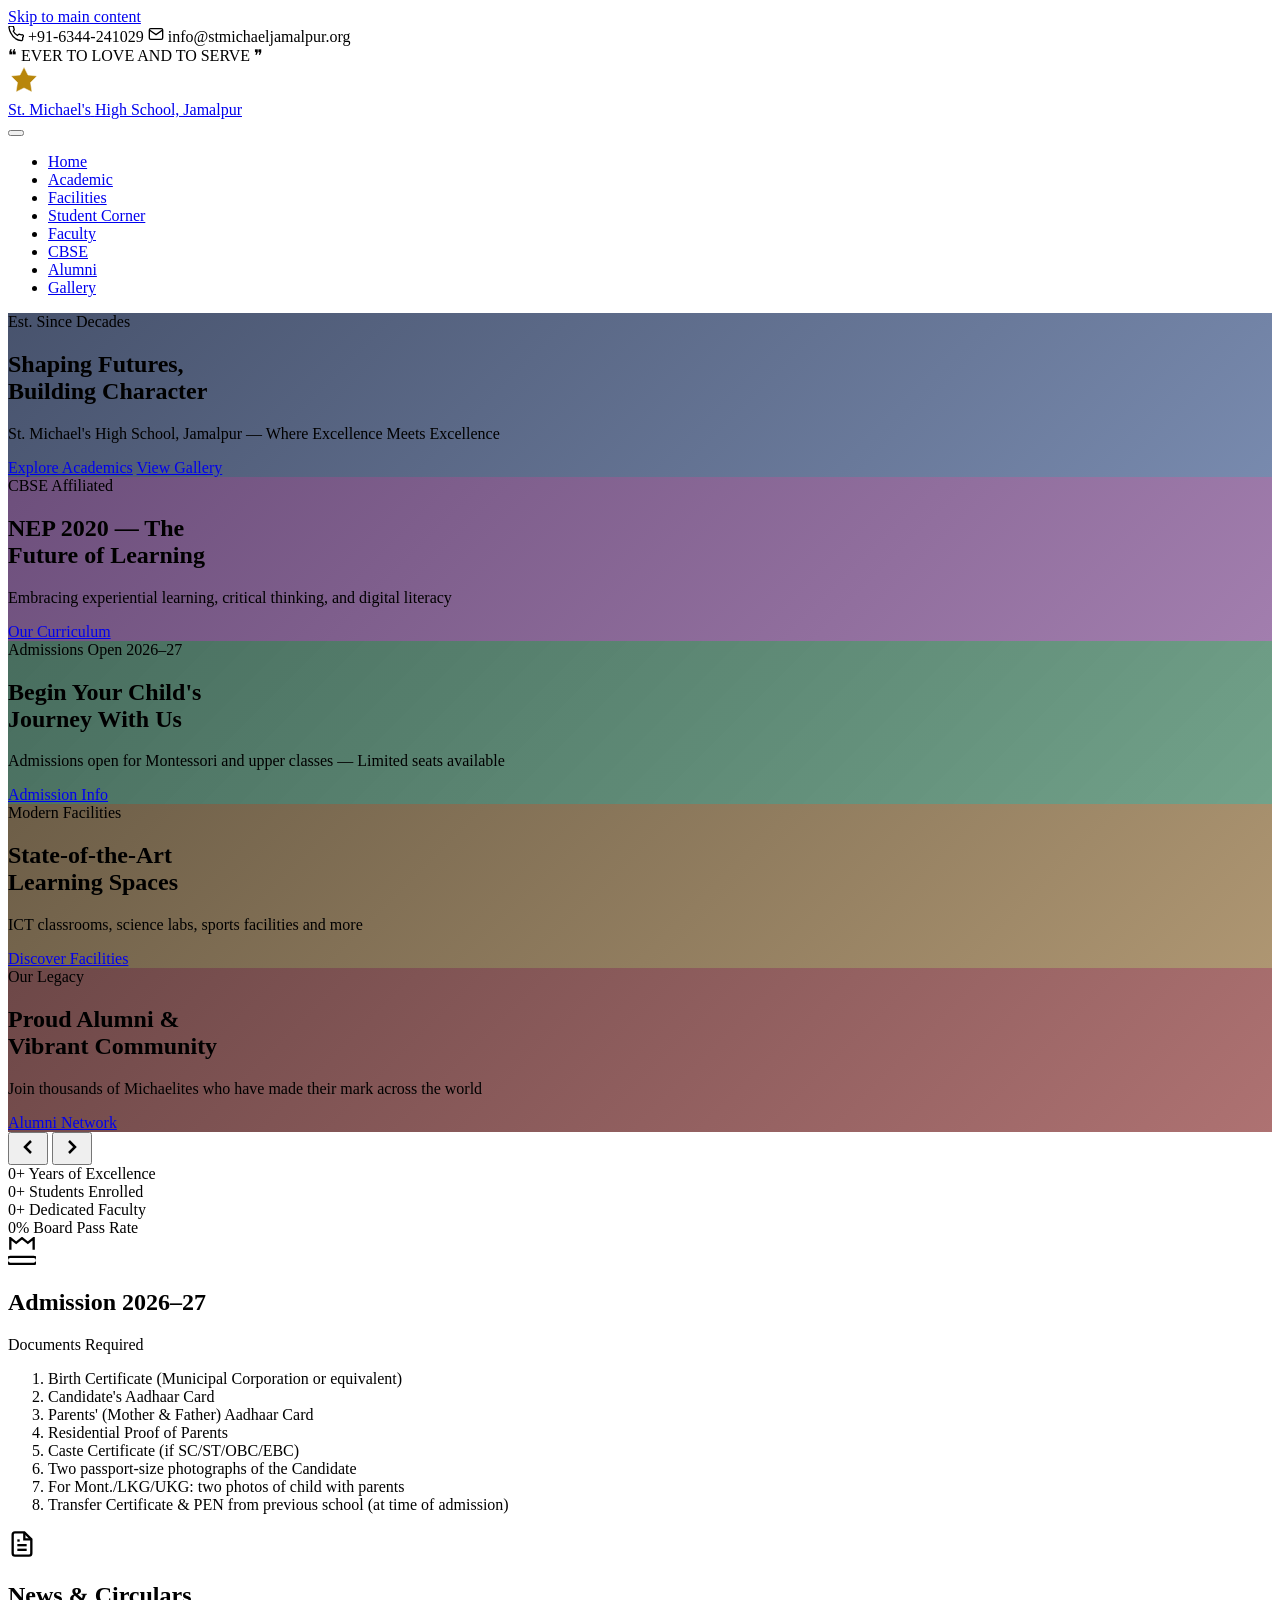
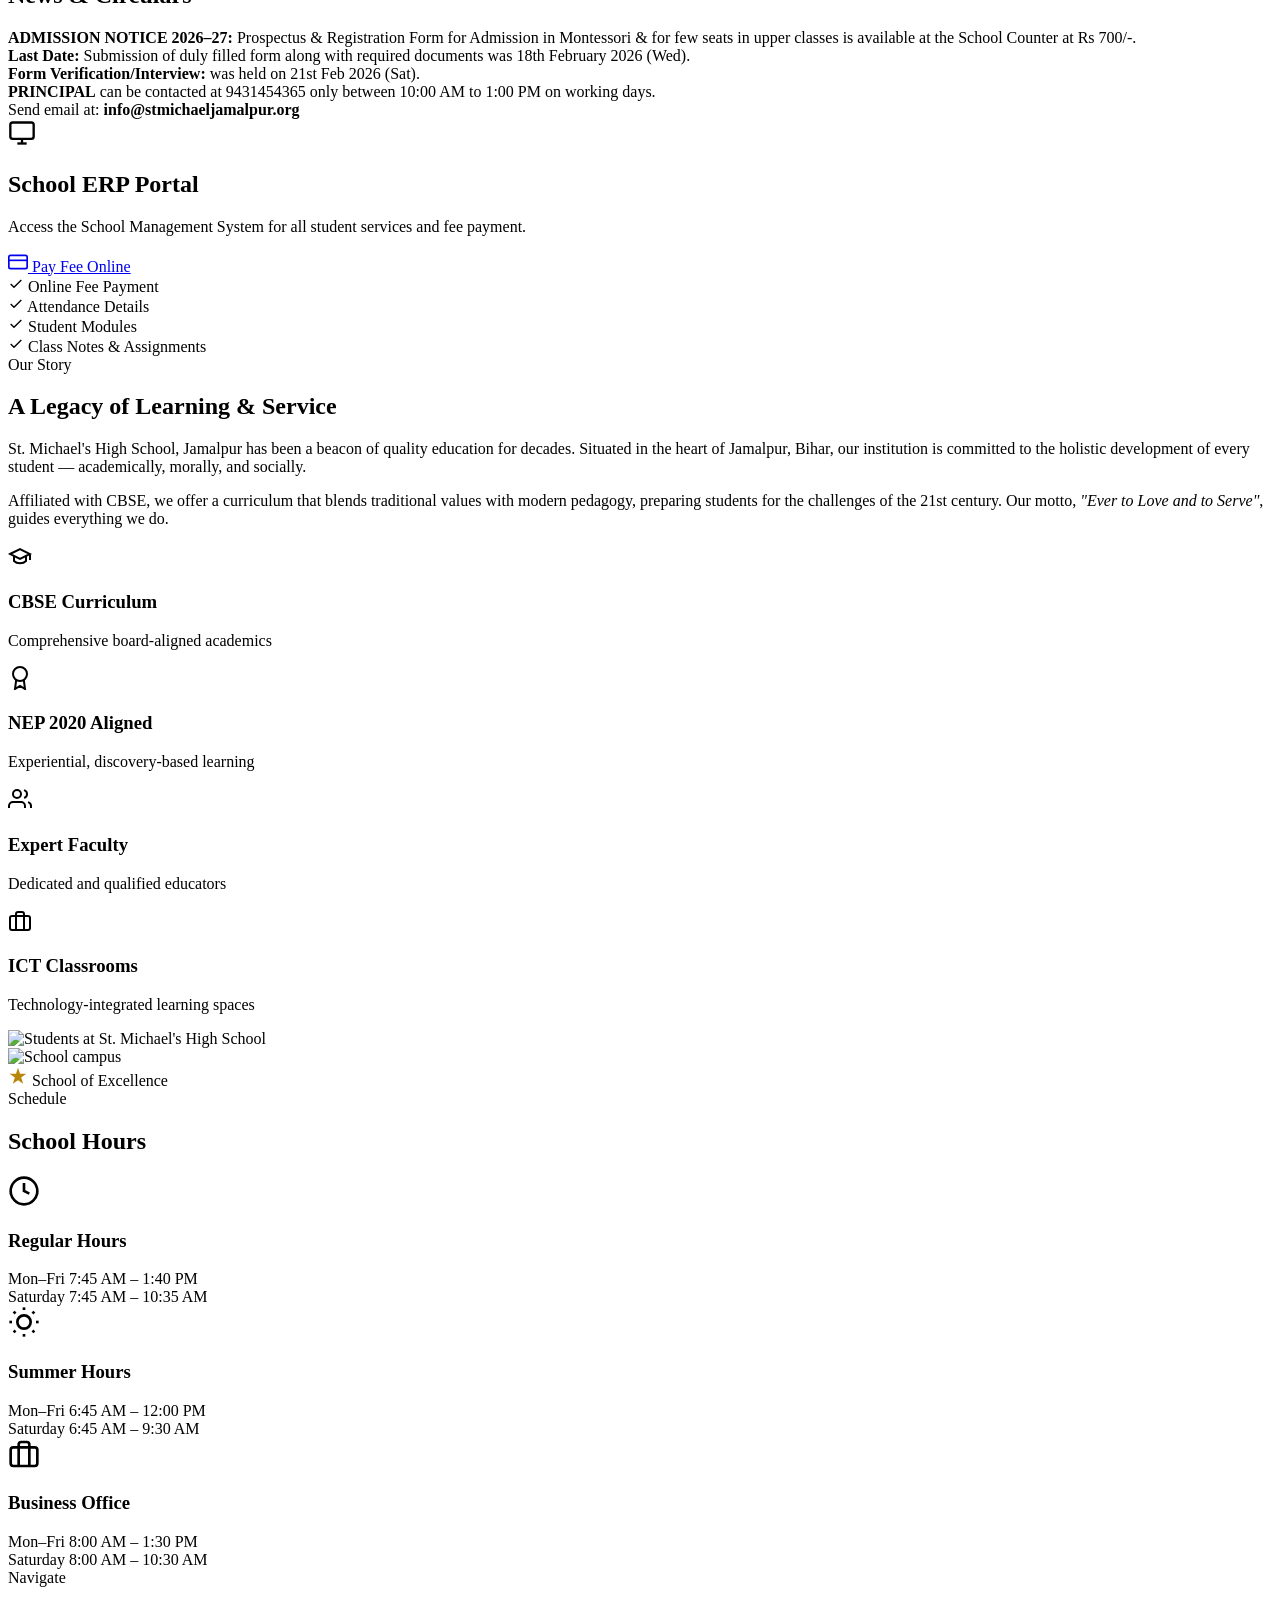
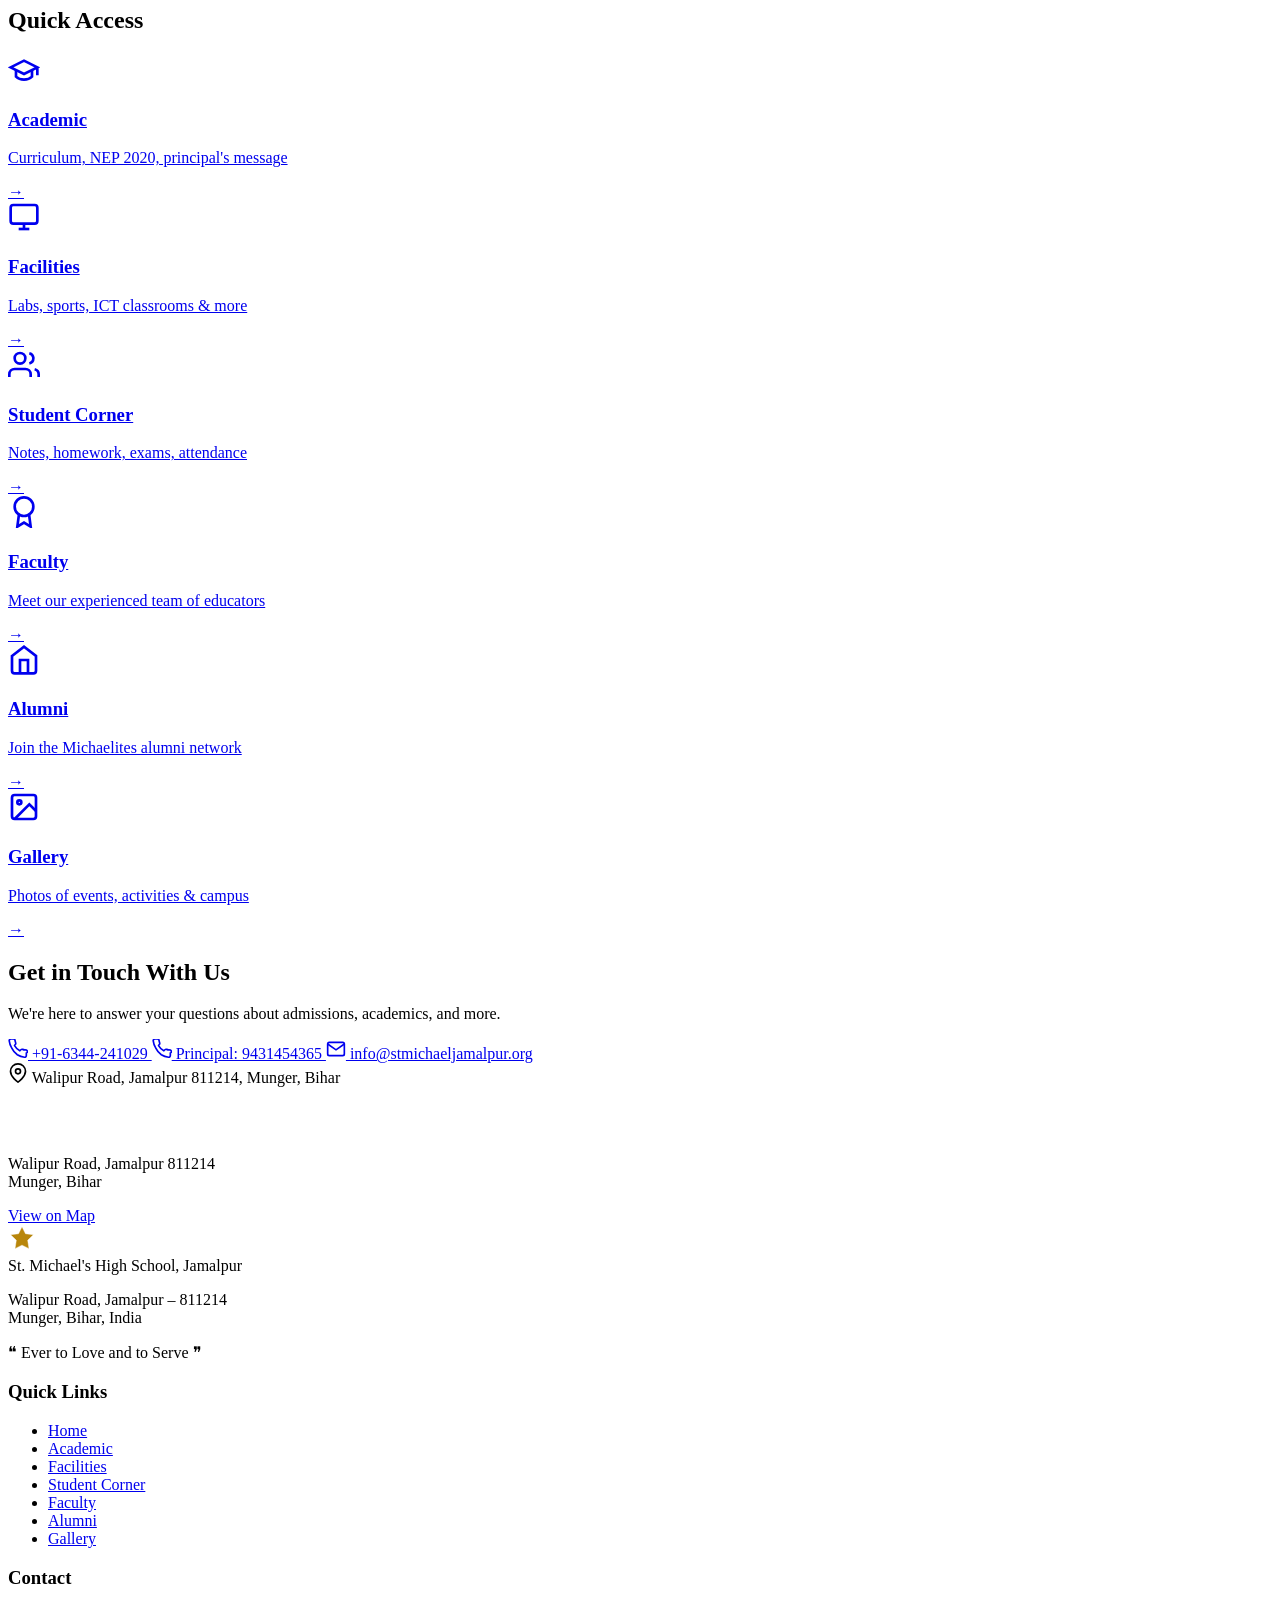
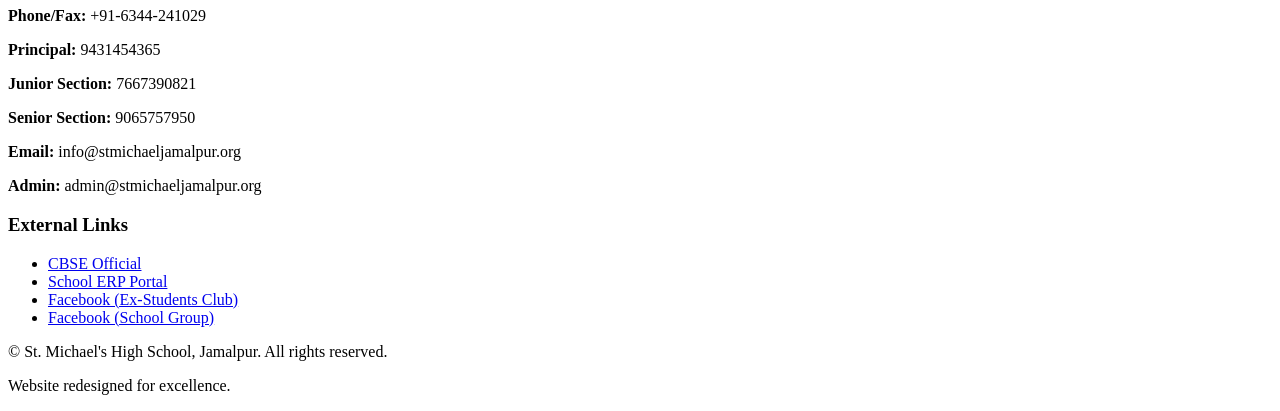
==== index.html @ cda29995 "Add files via upload" ====
<!DOCTYPE html>
<html lang="en">
<head>
  <meta charset="UTF-8">
  <meta name="viewport" content="width=device-width, initial-scale=1.0">
  <meta name="description" content="St. Michael's High School, Jamalpur - Walipur Road, Jamalpur 811214, Munger Bihar. CBSE affiliated school with motto 'Ever to Love and to Serve'.">
  <title>St. Michael's High School, Jamalpur</title>
  <link rel="preconnect" href="https://fonts.googleapis.com">
  <link rel="preconnect" href="https://fonts.gstatic.com" crossorigin>
  <link href="https://fonts.googleapis.com/css2?family=Inter:wght@300;400;500;600;700;800;900&family=Playfair+Display:wght@600;700;800&display=swap" rel="stylesheet">
  <link rel="stylesheet" href="css/style.css">
</head>
<body>
  <!-- Skip to content -->
  <a href="#main-content" class="skip-link">Skip to main content</a>

  <!-- Top Bar -->
  <div class="topbar">
    <div class="container">
      <div class="topbar-inner">
        <div class="topbar-contacts">
          <span class="topbar-item">
            <svg width="16" height="16" viewBox="0 0 24 24" fill="none" stroke="currentColor" stroke-width="2"><path d="M22 16.92v3a2 2 0 01-2.18 2 19.79 19.79 0 01-8.63-3.07A19.5 19.5 0 014.55 11a19.79 19.79 0 01-3.07-8.67A2 2 0 013.46 0h3a2 2 0 012 1.72c.127.96.361 1.903.7 2.81a2 2 0 01-.45 2.11L7.91 7.91a16 16 0 006.29 6.29l1.28-1.27a2 2 0 012.11-.45c.907.339 1.85.573 2.81.7A2 2 0 0122 16.92z"/></svg>
            +91-6344-241029
          </span>
          <span class="topbar-item">
            <svg width="16" height="16" viewBox="0 0 24 24" fill="none" stroke="currentColor" stroke-width="2"><path d="M4 4h16c1.1 0 2 .9 2 2v12c0 1.1-.9 2-2 2H4c-1.1 0-2-.9-2-2V6c0-1.1.9-2 2-2z"/><polyline points="22,6 12,13 2,6"/></svg>
            info@stmichaeljamalpur.org
          </span>
        </div>
        <div class="topbar-motto">
          <span class="motto-badge">❝ EVER TO LOVE AND TO SERVE ❞</span>
        </div>
      </div>
    </div>
  </div>

  <!-- Navigation -->
  <header class="navbar" id="navbar">
    <div class="container">
      <div class="nav-inner">
        <a href="index.html" class="nav-brand" aria-label="St. Michael's High School Home">
          <div class="logo-circle">
            <svg width="32" height="32" viewBox="0 0 32 32" fill="none">
              <path d="M16 2L20 10L29 11L22.5 17.5L24 27L16 23L8 27L9.5 17.5L3 11L12 10L16 2Z" fill="#B8860B" stroke="#fff" stroke-width="0.5"/>
            </svg>
          </div>
          <div class="logo-text">
            <span class="logo-title">St. Michael's</span>
            <span class="logo-subtitle">High School, Jamalpur</span>
          </div>
        </a>
        <button class="menu-toggle" id="menuToggle" aria-label="Toggle navigation" aria-expanded="false">
          <span></span><span></span><span></span>
        </button>
        <nav class="nav-menu" id="navMenu" role="navigation" aria-label="Main navigation">
          <ul class="nav-list">
            <li><a href="index.html" class="nav-link active">Home</a></li>
            <li><a href="academic.html" class="nav-link">Academic</a></li>
            <li><a href="facilities.html" class="nav-link">Facilities</a></li>
            <li><a href="student-corner.html" class="nav-link">Student Corner</a></li>
            <li><a href="faculty.html" class="nav-link">Faculty</a></li>
            <li><a href="https://cbseacademic.nic.in/" target="_blank" rel="noopener noreferrer" class="nav-link">CBSE</a></li>
            <li><a href="alumni.html" class="nav-link">Alumni</a></li>
            <li><a href="gallery.html" class="nav-link">Gallery</a></li>
          </ul>
        </nav>
      </div>
    </div>
  </header>

  <main id="main-content">
    <!-- Hero Slider -->
    <section class="hero" aria-label="Hero slideshow">
      <div class="hero-slider" id="heroSlider">
        <div class="hero-slide active" style="background-image: linear-gradient(135deg, rgba(10,25,60,0.75) 0%, rgba(30,60,120,0.6) 100%), url('https://stmichaeljamalpur.org/images/bg_1.jpg')">
          <div class="hero-content">
            <div class="hero-badge">Est. Since Decades</div>
            <h1 class="hero-title">Shaping Futures,<br><span class="hero-highlight">Building Character</span></h1>
            <p class="hero-subtitle">St. Michael's High School, Jamalpur — Where Excellence Meets Excellence</p>
            <div class="hero-cta">
              <a href="academic.html" class="btn btn-primary btn-lg" id="hero-explore-btn">Explore Academics</a>
              <a href="gallery.html" class="btn btn-outline btn-lg" id="hero-gallery-btn">View Gallery</a>
            </div>
          </div>
        </div>
        <div class="hero-slide" style="background-image: linear-gradient(135deg, rgba(60,20,80,0.75) 0%, rgba(100,40,120,0.6) 100%), url('https://stmichaeljamalpur.org/images/bg_2.jpg')">
          <div class="hero-content">
            <div class="hero-badge">CBSE Affiliated</div>
            <h1 class="hero-title">NEP 2020 — The<br><span class="hero-highlight">Future of Learning</span></h1>
            <p class="hero-subtitle">Embracing experiential learning, critical thinking, and digital literacy</p>
            <div class="hero-cta">
              <a href="academic.html" class="btn btn-primary btn-lg" id="hero-academic-btn">Our Curriculum</a>
            </div>
          </div>
        </div>
        <div class="hero-slide" style="background-image: linear-gradient(135deg, rgba(10,60,40,0.75) 0%, rgba(20,100,60,0.6) 100%), url('https://stmichaeljamalpur.org/images/bg_3.jpg')">
          <div class="hero-content">
            <div class="hero-badge">Admissions Open 2026–27</div>
            <h1 class="hero-title">Begin Your Child's<br><span class="hero-highlight">Journey With Us</span></h1>
            <p class="hero-subtitle">Admissions open for Montessori and upper classes — Limited seats available</p>
            <div class="hero-cta">
              <a href="student-corner.html" class="btn btn-primary btn-lg" id="hero-admission-btn">Admission Info</a>
            </div>
          </div>
        </div>
        <div class="hero-slide" style="background-image: linear-gradient(135deg, rgba(60,40,10,0.75) 0%, rgba(120,80,20,0.6) 100%), url('https://stmichaeljamalpur.org/images/bg_4.jpg')">
          <div class="hero-content">
            <div class="hero-badge">Modern Facilities</div>
            <h1 class="hero-title">State-of-the-Art<br><span class="hero-highlight">Learning Spaces</span></h1>
            <p class="hero-subtitle">ICT classrooms, science labs, sports facilities and more</p>
            <div class="hero-cta">
              <a href="facilities.html" class="btn btn-primary btn-lg" id="hero-facilities-btn">Discover Facilities</a>
            </div>
          </div>
        </div>
        <div class="hero-slide" style="background-image: linear-gradient(135deg, rgba(60,10,10,0.75) 0%, rgba(120,20,20,0.6) 100%), url('https://stmichaeljamalpur.org/images/bg_5.jpg')">
          <div class="hero-content">
            <div class="hero-badge">Our Legacy</div>
            <h1 class="hero-title">Proud Alumni &<br><span class="hero-highlight">Vibrant Community</span></h1>
            <p class="hero-subtitle">Join thousands of Michaelites who have made their mark across the world</p>
            <div class="hero-cta">
              <a href="alumni.html" class="btn btn-primary btn-lg" id="hero-alumni-btn">Alumni Network</a>
            </div>
          </div>
        </div>
      </div>
      <!-- Slider Controls -->
      <div class="slider-dots" id="sliderDots" aria-label="Slideshow navigation"></div>
      <button class="slider-btn slider-prev" id="sliderPrev" aria-label="Previous slide">
        <svg width="24" height="24" viewBox="0 0 24 24" fill="none" stroke="currentColor" stroke-width="2.5"><polyline points="15 18 9 12 15 6"/></svg>
      </button>
      <button class="slider-btn slider-next" id="sliderNext" aria-label="Next slide">
        <svg width="24" height="24" viewBox="0 0 24 24" fill="none" stroke="currentColor" stroke-width="2.5"><polyline points="9 18 15 12 9 6"/></svg>
      </button>
    </section>

    <!-- Stats Bar -->
    <section class="stats-bar" aria-label="School statistics">
      <div class="container">
        <div class="stats-grid">
          <div class="stat-item">
            <span class="stat-num" data-target="60">0</span><span class="stat-suffix">+</span>
            <span class="stat-label">Years of Excellence</span>
          </div>
          <div class="stat-item">
            <span class="stat-num" data-target="2500">0</span><span class="stat-suffix">+</span>
            <span class="stat-label">Students Enrolled</span>
          </div>
          <div class="stat-item">
            <span class="stat-num" data-target="100">0</span><span class="stat-suffix">+</span>
            <span class="stat-label">Dedicated Faculty</span>
          </div>
          <div class="stat-item">
            <span class="stat-num" data-target="95">0</span><span class="stat-suffix">%</span>
            <span class="stat-label">Board Pass Rate</span>
          </div>
        </div>
      </div>
    </section>

    <!-- Info Cards: Announcements / News / ERP -->
    <section class="info-cards" aria-label="Announcements and news">
      <div class="container">
        <div class="cards-grid-3">
          <!-- Announcements -->
          <div class="info-card card-blue" data-aos="fadeUp">
            <div class="info-card-header">
              <div class="info-card-icon">
                <svg width="28" height="28" viewBox="0 0 24 24" fill="none" stroke="currentColor" stroke-width="2"><path d="M22 17H2a3 3 0 000 6h20a3 3 0 000-6zM22 11V1l-5 4-5-4-5 4-5-4v10"/></svg>
              </div>
              <h2 class="info-card-title">Admission 2026–27</h2>
            </div>
            <div class="info-card-body">
              <p class="admission-label">Documents Required</p>
              <ol class="doc-list">
                <li>Birth Certificate (Municipal Corporation or equivalent)</li>
                <li>Candidate's Aadhaar Card</li>
                <li>Parents' (Mother &amp; Father) Aadhaar Card</li>
                <li>Residential Proof of Parents</li>
                <li>Caste Certificate (if SC/ST/OBC/EBC)</li>
                <li>Two passport-size photographs of the Candidate</li>
                <li>For Mont./LKG/UKG: two photos of child with parents</li>
                <li>Transfer Certificate &amp; PEN from previous school (at time of admission)</li>
              </ol>
            </div>
          </div>

          <!-- News & Circulars -->
          <div class="info-card card-purple" data-aos="fadeUp" data-aos-delay="100">
            <div class="info-card-header">
              <div class="info-card-icon">
                <svg width="28" height="28" viewBox="0 0 24 24" fill="none" stroke="currentColor" stroke-width="2"><path d="M14 2H6a2 2 0 00-2 2v16a2 2 0 002 2h12a2 2 0 002-2V8z"/><polyline points="14 2 14 8 20 8"/><line x1="16" y1="13" x2="8" y2="13"/><line x1="16" y1="17" x2="8" y2="17"/><polyline points="10 9 9 9 8 9"/></svg>
              </div>
              <h2 class="info-card-title">News &amp; Circulars</h2>
            </div>
            <div class="info-card-body">
              <div class="news-ticker" id="newsTicker">
                <div class="news-item active">
                  <span class="news-dot"></span>
                  <span><strong>ADMISSION NOTICE 2026–27:</strong> Prospectus &amp; Registration Form for Admission in Montessori &amp; for few seats in upper classes is available at the School Counter at Rs 700/-.</span>
                </div>
                <div class="news-item">
                  <span class="news-dot"></span>
                  <span><strong>Last Date:</strong> Submission of duly filled form along with required documents was 18th February 2026 (Wed).</span>
                </div>
                <div class="news-item">
                  <span class="news-dot"></span>
                  <span><strong>Form Verification/Interview:</strong> was held on 21st Feb 2026 (Sat).</span>
                </div>
                <div class="news-item">
                  <span class="news-dot"></span>
                  <span><strong>PRINCIPAL</strong> can be contacted at 9431454365 only between 10:00 AM to 1:00 PM on working days.</span>
                </div>
                <div class="news-item">
                  <span class="news-dot"></span>
                  <span>Send email at: <strong>info@stmichaeljamalpur.org</strong></span>
                </div>
              </div>
            </div>
          </div>

          <!-- School ERP -->
          <div class="info-card card-gold" data-aos="fadeUp" data-aos-delay="200">
            <div class="info-card-header">
              <div class="info-card-icon">
                <svg width="28" height="28" viewBox="0 0 24 24" fill="none" stroke="currentColor" stroke-width="2"><rect x="2" y="3" width="20" height="14" rx="2" ry="2"/><line x1="8" y1="21" x2="16" y2="21"/><line x1="12" y1="17" x2="12" y2="21"/></svg>
              </div>
              <h2 class="info-card-title">School ERP Portal</h2>
            </div>
            <div class="info-card-body erp-body">
              <p>Access the School Management System for all student services and fee payment.</p>
              <a href="https://stmichael.nexterp.in/nlp/nlp/v1/fee/collect-fee?urlgroup=Fee#/" 
                 target="_blank" rel="noopener noreferrer" 
                 class="btn btn-erp" id="erp-link">
                <svg width="20" height="20" viewBox="0 0 24 24" fill="none" stroke="currentColor" stroke-width="2"><rect x="1" y="4" width="22" height="16" rx="2" ry="2"/><line x1="1" y1="10" x2="23" y2="10"/></svg>
                Pay Fee Online
              </a>
              <div class="erp-features">
                <div class="erp-feature">
                  <svg width="16" height="16" viewBox="0 0 24 24" fill="none" stroke="currentColor" stroke-width="2"><polyline points="20 6 9 17 4 12"/></svg>
                  Online Fee Payment
                </div>
                <div class="erp-feature">
                  <svg width="16" height="16" viewBox="0 0 24 24" fill="none" stroke="currentColor" stroke-width="2"><polyline points="20 6 9 17 4 12"/></svg>
                  Attendance Details
                </div>
                <div class="erp-feature">
                  <svg width="16" height="16" viewBox="0 0 24 24" fill="none" stroke="currentColor" stroke-width="2"><polyline points="20 6 9 17 4 12"/></svg>
                  Student Modules
                </div>
                <div class="erp-feature">
                  <svg width="16" height="16" viewBox="0 0 24 24" fill="none" stroke="currentColor" stroke-width="2"><polyline points="20 6 9 17 4 12"/></svg>
                  Class Notes &amp; Assignments
                </div>
              </div>
            </div>
          </div>
        </div>
      </div>
    </section>

    <!-- About Section -->
    <section class="about-section" aria-labelledby="about-heading">
      <div class="container">
        <div class="about-grid">
          <div class="about-content" data-aos="fadeRight">
            <span class="section-badge">Our Story</span>
            <h2 id="about-heading" class="section-title">A Legacy of Learning &amp; Service</h2>
            <p class="about-text">St. Michael's High School, Jamalpur has been a beacon of quality education for decades. Situated in the heart of Jamalpur, Bihar, our institution is committed to the holistic development of every student — academically, morally, and socially.</p>
            <p class="about-text">Affiliated with CBSE, we offer a curriculum that blends traditional values with modern pedagogy, preparing students for the challenges of the 21st century. Our motto, <em>"Ever to Love and to Serve"</em>, guides everything we do.</p>
            <div class="about-features">
              <div class="about-feature">
                <div class="feature-icon">
                  <svg width="24" height="24" viewBox="0 0 24 24" fill="none" stroke="currentColor" stroke-width="2"><path d="M22 10v6M2 10l10-5 10 5-10 5z"/><path d="M6 12v5c3 3 9 3 12 0v-5"/></svg>
                </div>
                <div>
                  <h3>CBSE Curriculum</h3>
                  <p>Comprehensive board-aligned academics</p>
                </div>
              </div>
              <div class="about-feature">
                <div class="feature-icon">
                  <svg width="24" height="24" viewBox="0 0 24 24" fill="none" stroke="currentColor" stroke-width="2"><circle cx="12" cy="8" r="7"/><polyline points="8.21 13.89 7 23 12 20 17 23 15.79 13.88"/></svg>
                </div>
                <div>
                  <h3>NEP 2020 Aligned</h3>
                  <p>Experiential, discovery-based learning</p>
                </div>
              </div>
              <div class="about-feature">
                <div class="feature-icon">
                  <svg width="24" height="24" viewBox="0 0 24 24" fill="none" stroke="currentColor" stroke-width="2"><path d="M17 21v-2a4 4 0 00-4-4H5a4 4 0 00-4 4v2"/><circle cx="9" cy="7" r="4"/><path d="M23 21v-2a4 4 0 00-3-3.87"/><path d="M16 3.13a4 4 0 010 7.75"/></svg>
                </div>
                <div>
                  <h3>Expert Faculty</h3>
                  <p>Dedicated and qualified educators</p>
                </div>
              </div>
              <div class="about-feature">
                <div class="feature-icon">
                  <svg width="24" height="24" viewBox="0 0 24 24" fill="none" stroke="currentColor" stroke-width="2"><rect x="2" y="7" width="20" height="14" rx="2" ry="2"/><path d="M16 21V5a2 2 0 00-2-2h-4a2 2 0 00-2 2v16"/></svg>
                </div>
                <div>
                  <h3>ICT Classrooms</h3>
                  <p>Technology-integrated learning spaces</p>
                </div>
              </div>
            </div>
          </div>
          <div class="about-visual" data-aos="fadeLeft">
            <div class="visual-card-stack">
              <div class="visual-card vc-1">
                <img src="https://stmichaeljamalpur.org/images/bg_2.jpg" alt="Students at St. Michael's High School" loading="lazy">
              </div>
              <div class="visual-card vc-2">
                <img src="https://stmichaeljamalpur.org/images/bg_3.jpg" alt="School campus" loading="lazy">
              </div>
              <div class="visual-badge">
                <svg width="20" height="20" viewBox="0 0 24 24" fill="#B8860B"><path d="M12 2l2.4 7.4H22l-6.2 4.5 2.4 7.4L12 17l-6.2 4.3 2.4-7.4L2 9.4h7.6z"/></svg>
                <span>School of Excellence</span>
              </div>
            </div>
          </div>
        </div>
      </div>
    </section>

    <!-- School Hours -->
    <section class="hours-section" aria-labelledby="hours-heading">
      <div class="container">
        <div class="section-header center">
          <span class="section-badge">Schedule</span>
          <h2 id="hours-heading" class="section-title">School Hours</h2>
        </div>
        <div class="hours-grid">
          <div class="hours-card" data-aos="fadeUp">
            <div class="hours-icon">
              <svg width="32" height="32" viewBox="0 0 24 24" fill="none" stroke="currentColor" stroke-width="2"><circle cx="12" cy="12" r="10"/><polyline points="12 6 12 12 16 14"/></svg>
            </div>
            <h3>Regular Hours</h3>
            <div class="hours-list">
              <div class="hours-row">
                <span>Mon–Fri</span>
                <span>7:45 AM – 1:40 PM</span>
              </div>
              <div class="hours-row">
                <span>Saturday</span>
                <span>7:45 AM – 10:35 AM</span>
              </div>
            </div>
          </div>
          <div class="hours-card" data-aos="fadeUp" data-aos-delay="100">
            <div class="hours-icon hours-summer">
              <svg width="32" height="32" viewBox="0 0 24 24" fill="none" stroke="currentColor" stroke-width="2"><circle cx="12" cy="12" r="5"/><line x1="12" y1="1" x2="12" y2="3"/><line x1="12" y1="21" x2="12" y2="23"/><line x1="4.22" y1="4.22" x2="5.64" y2="5.64"/><line x1="18.36" y1="18.36" x2="19.78" y2="19.78"/><line x1="1" y1="12" x2="3" y2="12"/><line x1="21" y1="12" x2="23" y2="12"/><line x1="4.22" y1="19.78" x2="5.64" y2="18.36"/><line x1="18.36" y1="5.64" x2="19.78" y2="4.22"/></svg>
            </div>
            <h3>Summer Hours</h3>
            <div class="hours-list">
              <div class="hours-row">
                <span>Mon–Fri</span>
                <span>6:45 AM – 12:00 PM</span>
              </div>
              <div class="hours-row">
                <span>Saturday</span>
                <span>6:45 AM – 9:30 AM</span>
              </div>
            </div>
          </div>
          <div class="hours-card" data-aos="fadeUp" data-aos-delay="200">
            <div class="hours-icon hours-office">
              <svg width="32" height="32" viewBox="0 0 24 24" fill="none" stroke="currentColor" stroke-width="2"><rect x="2" y="7" width="20" height="14" rx="2" ry="2"/><path d="M16 21V5a2 2 0 00-2-2h-4a2 2 0 00-2 2v16"/></svg>
            </div>
            <h3>Business Office</h3>
            <div class="hours-list">
              <div class="hours-row">
                <span>Mon–Fri</span>
                <span>8:00 AM – 1:30 PM</span>
              </div>
              <div class="hours-row">
                <span>Saturday</span>
                <span>8:00 AM – 10:30 AM</span>
              </div>
            </div>
          </div>
        </div>
      </div>
    </section>

    <!-- Quick Links -->
    <section class="quick-links" aria-labelledby="quicklinks-heading">
      <div class="container">
        <div class="section-header center">
          <span class="section-badge">Navigate</span>
          <h2 id="quicklinks-heading" class="section-title">Quick Access</h2>
        </div>
        <div class="quick-grid">
          <a href="academic.html" class="quick-card" id="qlink-academic">
            <div class="quick-icon">
              <svg width="32" height="32" viewBox="0 0 24 24" fill="none" stroke="currentColor" stroke-width="2"><path d="M22 10v6M2 10l10-5 10 5-10 5z"/><path d="M6 12v5c3 3 9 3 12 0v-5"/></svg>
            </div>
            <h3>Academic</h3>
            <p>Curriculum, NEP 2020, principal's message</p>
            <span class="quick-arrow">→</span>
          </a>
          <a href="facilities.html" class="quick-card" id="qlink-facilities">
            <div class="quick-icon">
              <svg width="32" height="32" viewBox="0 0 24 24" fill="none" stroke="currentColor" stroke-width="2"><rect x="2" y="3" width="20" height="14" rx="2" ry="2"/><line x1="8" y1="21" x2="16" y2="21"/><line x1="12" y1="17" x2="12" y2="21"/></svg>
            </div>
            <h3>Facilities</h3>
            <p>Labs, sports, ICT classrooms &amp; more</p>
            <span class="quick-arrow">→</span>
          </a>
          <a href="student-corner.html" class="quick-card" id="qlink-student">
            <div class="quick-icon">
              <svg width="32" height="32" viewBox="0 0 24 24" fill="none" stroke="currentColor" stroke-width="2"><path d="M17 21v-2a4 4 0 00-4-4H5a4 4 0 00-4 4v2"/><circle cx="9" cy="7" r="4"/><path d="M23 21v-2a4 4 0 00-3-3.87"/><path d="M16 3.13a4 4 0 010 7.75"/></svg>
            </div>
            <h3>Student Corner</h3>
            <p>Notes, homework, exams, attendance</p>
            <span class="quick-arrow">→</span>
          </a>
          <a href="faculty.html" class="quick-card" id="qlink-faculty">
            <div class="quick-icon">
              <svg width="32" height="32" viewBox="0 0 24 24" fill="none" stroke="currentColor" stroke-width="2"><circle cx="12" cy="8" r="7"/><polyline points="8.21 13.89 7 23 12 20 17 23 15.79 13.88"/></svg>
            </div>
            <h3>Faculty</h3>
            <p>Meet our experienced team of educators</p>
            <span class="quick-arrow">→</span>
          </a>
          <a href="alumni.html" class="quick-card" id="qlink-alumni">
            <div class="quick-icon">
              <svg width="32" height="32" viewBox="0 0 24 24" fill="none" stroke="currentColor" stroke-width="2"><path d="M3 9l9-7 9 7v11a2 2 0 01-2 2H5a2 2 0 01-2-2z"/><polyline points="9 22 9 12 15 12 15 22"/></svg>
            </div>
            <h3>Alumni</h3>
            <p>Join the Michaelites alumni network</p>
            <span class="quick-arrow">→</span>
          </a>
          <a href="gallery.html" class="quick-card" id="qlink-gallery">
            <div class="quick-icon">
              <svg width="32" height="32" viewBox="0 0 24 24" fill="none" stroke="currentColor" stroke-width="2"><rect x="3" y="3" width="18" height="18" rx="2" ry="2"/><circle cx="8.5" cy="8.5" r="1.5"/><polyline points="21 15 16 10 5 21"/></svg>
            </div>
            <h3>Gallery</h3>
            <p>Photos of events, activities &amp; campus</p>
            <span class="quick-arrow">→</span>
          </a>
        </div>
      </div>
    </section>

    <!-- Contact CTA -->
    <section class="contact-cta" aria-labelledby="contact-heading">
      <div class="container">
        <div class="cta-card">
          <div class="cta-content">
            <h2 id="contact-heading">Get in Touch With Us</h2>
            <p>We're here to answer your questions about admissions, academics, and more.</p>
            <div class="cta-contacts">
              <a href="tel:+916344241029" class="cta-contact-item" id="contact-phone">
                <svg width="20" height="20" viewBox="0 0 24 24" fill="none" stroke="currentColor" stroke-width="2"><path d="M22 16.92v3a2 2 0 01-2.18 2 19.79 19.79 0 01-8.63-3.07A19.5 19.5 0 014.55 11a19.79 19.79 0 01-3.07-8.67A2 2 0 013.46 0h3a2 2 0 012 1.72c.127.96.361 1.903.7 2.81a2 2 0 01-.45 2.11L7.91 7.91a16 16 0 006.29 6.29l1.28-1.27a2 2 0 012.11-.45c.907.339 1.85.573 2.81.7A2 2 0 0122 16.92z"/></svg>
                +91-6344-241029
              </a>
              <a href="tel:9431454365" class="cta-contact-item" id="contact-principal">
                <svg width="20" height="20" viewBox="0 0 24 24" fill="none" stroke="currentColor" stroke-width="2"><path d="M22 16.92v3a2 2 0 01-2.18 2 19.79 19.79 0 01-8.63-3.07A19.5 19.5 0 014.55 11a19.79 19.79 0 01-3.07-8.67A2 2 0 013.46 0h3a2 2 0 012 1.72c.127.96.361 1.903.7 2.81a2 2 0 01-.45 2.11L7.91 7.91a16 16 0 006.29 6.29l1.28-1.27a2 2 0 012.11-.45c.907.339 1.85.573 2.81.7A2 2 0 0122 16.92z"/></svg>
                Principal: 9431454365
              </a>
              <a href="mailto:info@stmichaeljamalpur.org" class="cta-contact-item" id="contact-email">
                <svg width="20" height="20" viewBox="0 0 24 24" fill="none" stroke="currentColor" stroke-width="2"><path d="M4 4h16c1.1 0 2 .9 2 2v12c0 1.1-.9 2-2 2H4c-1.1 0-2-.9-2-2V6c0-1.1.9-2 2-2z"/><polyline points="22,6 12,13 2,6"/></svg>
                info@stmichaeljamalpur.org
              </a>
              <div class="cta-contact-item">
                <svg width="20" height="20" viewBox="0 0 24 24" fill="none" stroke="currentColor" stroke-width="2"><path d="M21 10c0 7-9 13-9 13s-9-6-9-13a9 9 0 0118 0z"/><circle cx="12" cy="10" r="3"/></svg>
                Walipur Road, Jamalpur 811214, Munger, Bihar
              </div>
            </div>
          </div>
          <div class="cta-visual">
            <div class="cta-map-placeholder">
              <svg width="48" height="48" viewBox="0 0 24 24" fill="none" stroke="white" stroke-width="1.5"><path d="M21 10c0 7-9 13-9 13s-9-6-9-13a9 9 0 0118 0z"/><circle cx="12" cy="10" r="3"/></svg>
              <p>Walipur Road, Jamalpur 811214<br>Munger, Bihar</p>
              <a href="https://maps.google.com/?q=Jamalpur+Bihar" target="_blank" rel="noopener noreferrer" class="btn btn-outline-white" id="map-link">View on Map</a>
            </div>
          </div>
        </div>
      </div>
    </section>
  </main>

  <!-- Footer -->
  <footer class="footer" role="contentinfo">
    <div class="container">
      <div class="footer-grid">
        <div class="footer-col">
          <div class="footer-brand">
            <div class="logo-circle">
              <svg width="28" height="28" viewBox="0 0 32 32" fill="none">
                <path d="M16 2L20 10L29 11L22.5 17.5L24 27L16 23L8 27L9.5 17.5L3 11L12 10L16 2Z" fill="#B8860B" stroke="#fff" stroke-width="0.5"/>
              </svg>
            </div>
            <div class="logo-text">
              <span class="logo-title">St. Michael's</span>
              <span class="logo-subtitle">High School, Jamalpur</span>
            </div>
          </div>
          <p class="footer-desc">Walipur Road, Jamalpur – 811214<br>Munger, Bihar, India</p>
          <p class="footer-motto">❝ Ever to Love and to Serve ❞</p>
        </div>
        <div class="footer-col">
          <h3 class="footer-heading">Quick Links</h3>
          <ul class="footer-links">
            <li><a href="index.html">Home</a></li>
            <li><a href="academic.html">Academic</a></li>
            <li><a href="facilities.html">Facilities</a></li>
            <li><a href="student-corner.html">Student Corner</a></li>
            <li><a href="faculty.html">Faculty</a></li>
            <li><a href="alumni.html">Alumni</a></li>
            <li><a href="gallery.html">Gallery</a></li>
          </ul>
        </div>
        <div class="footer-col">
          <h3 class="footer-heading">Contact</h3>
          <div class="footer-contact">
            <p><strong>Phone/Fax:</strong> +91-6344-241029</p>
            <p><strong>Principal:</strong> 9431454365</p>
            <p><strong>Junior Section:</strong> 7667390821</p>
            <p><strong>Senior Section:</strong> 9065757950</p>
            <p><strong>Email:</strong> info@stmichaeljamalpur.org</p>
            <p><strong>Admin:</strong> admin@stmichaeljamalpur.org</p>
          </div>
        </div>
        <div class="footer-col">
          <h3 class="footer-heading">External Links</h3>
          <ul class="footer-links">
            <li><a href="https://cbseacademic.nic.in/" target="_blank" rel="noopener noreferrer">CBSE Official</a></li>
            <li><a href="https://stmichael.nexterp.in/nlp/nlp/v1/fee/collect-fee?urlgroup=Fee#/" target="_blank" rel="noopener noreferrer">School ERP Portal</a></li>
            <li><a href="https://www.facebook.com/groups/188422531208414" target="_blank" rel="noopener noreferrer">Facebook (Ex-Students Club)</a></li>
            <li><a href="https://www.facebook.com/groups/315313955250865" target="_blank" rel="noopener noreferrer">Facebook (School Group)</a></li>
          </ul>
        </div>
      </div>
      <div class="footer-bottom">
        <p>&copy; <span id="currentYear"></span> St. Michael's High School, Jamalpur. All rights reserved.</p>
        <p class="footer-credit">Website redesigned for excellence.</p>
      </div>
    </div>
  </footer>

  <script src="js/main.js"></script>
</body>
</html>
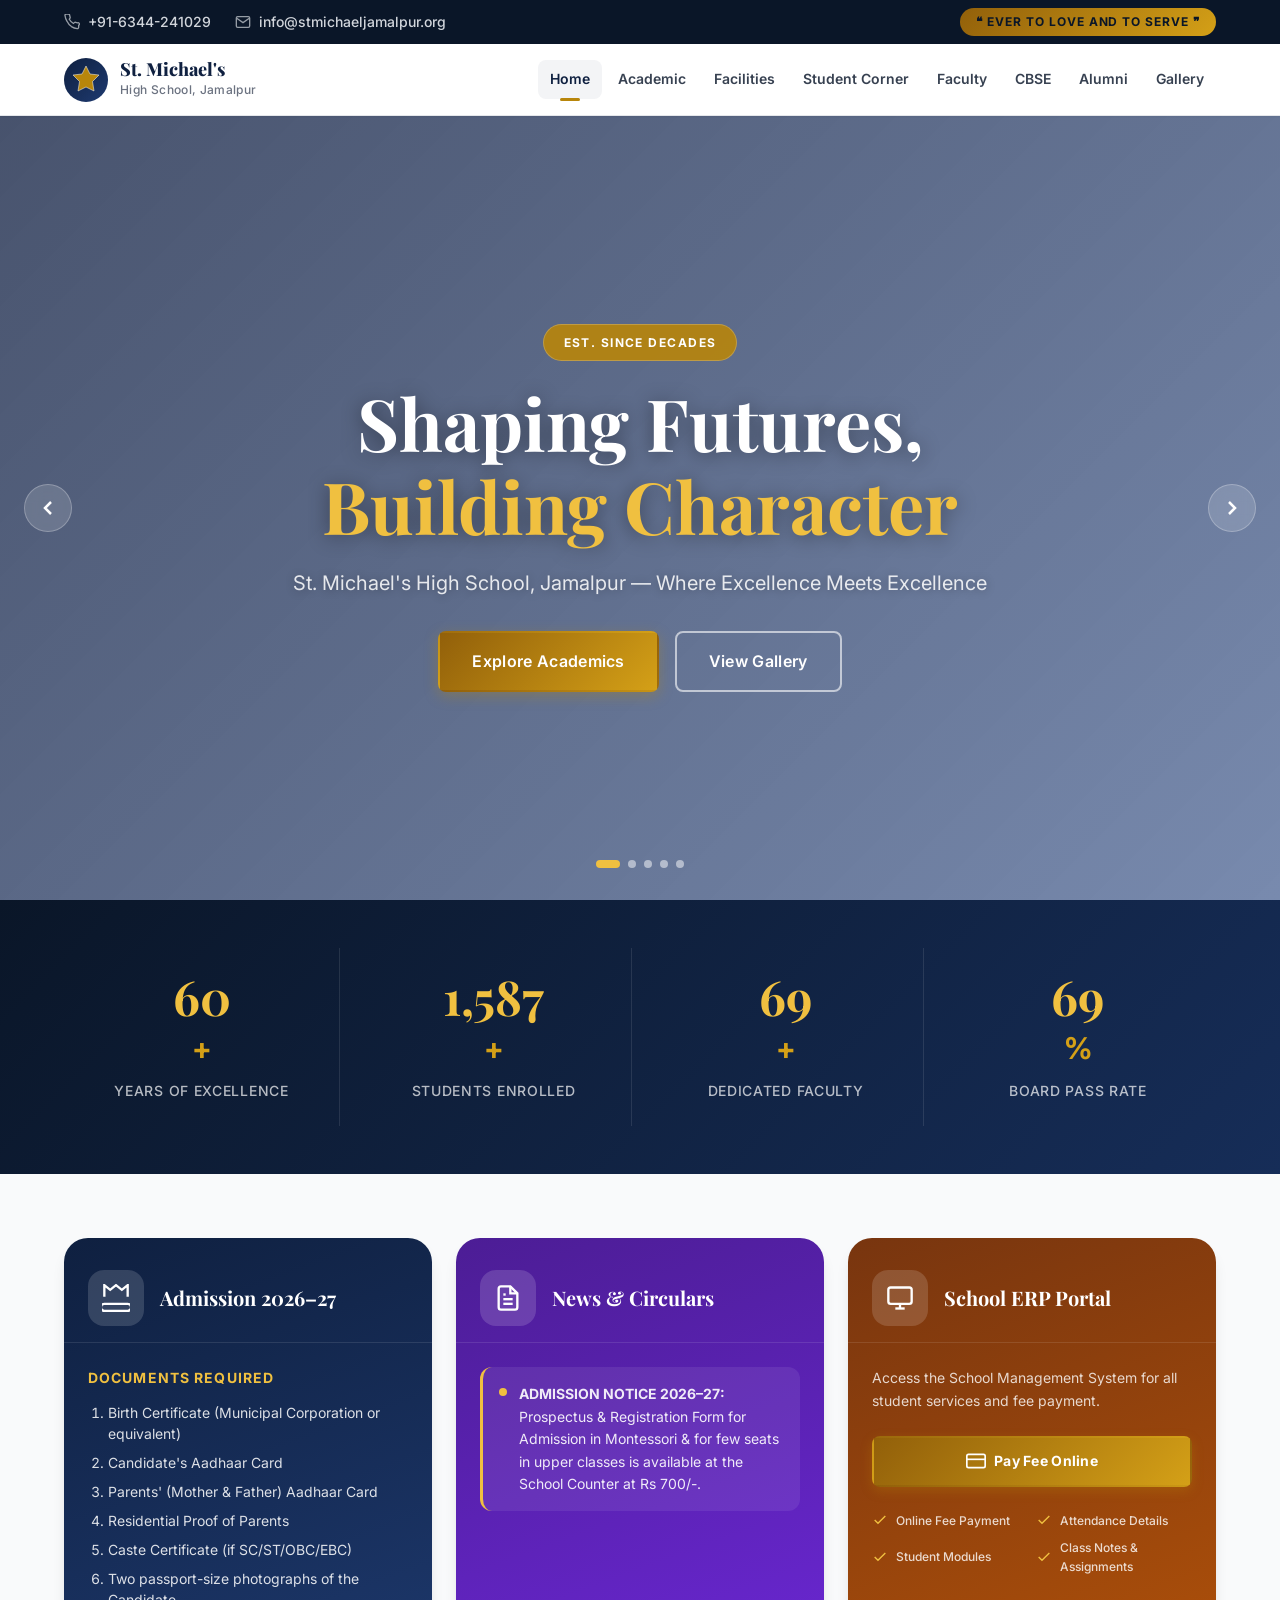
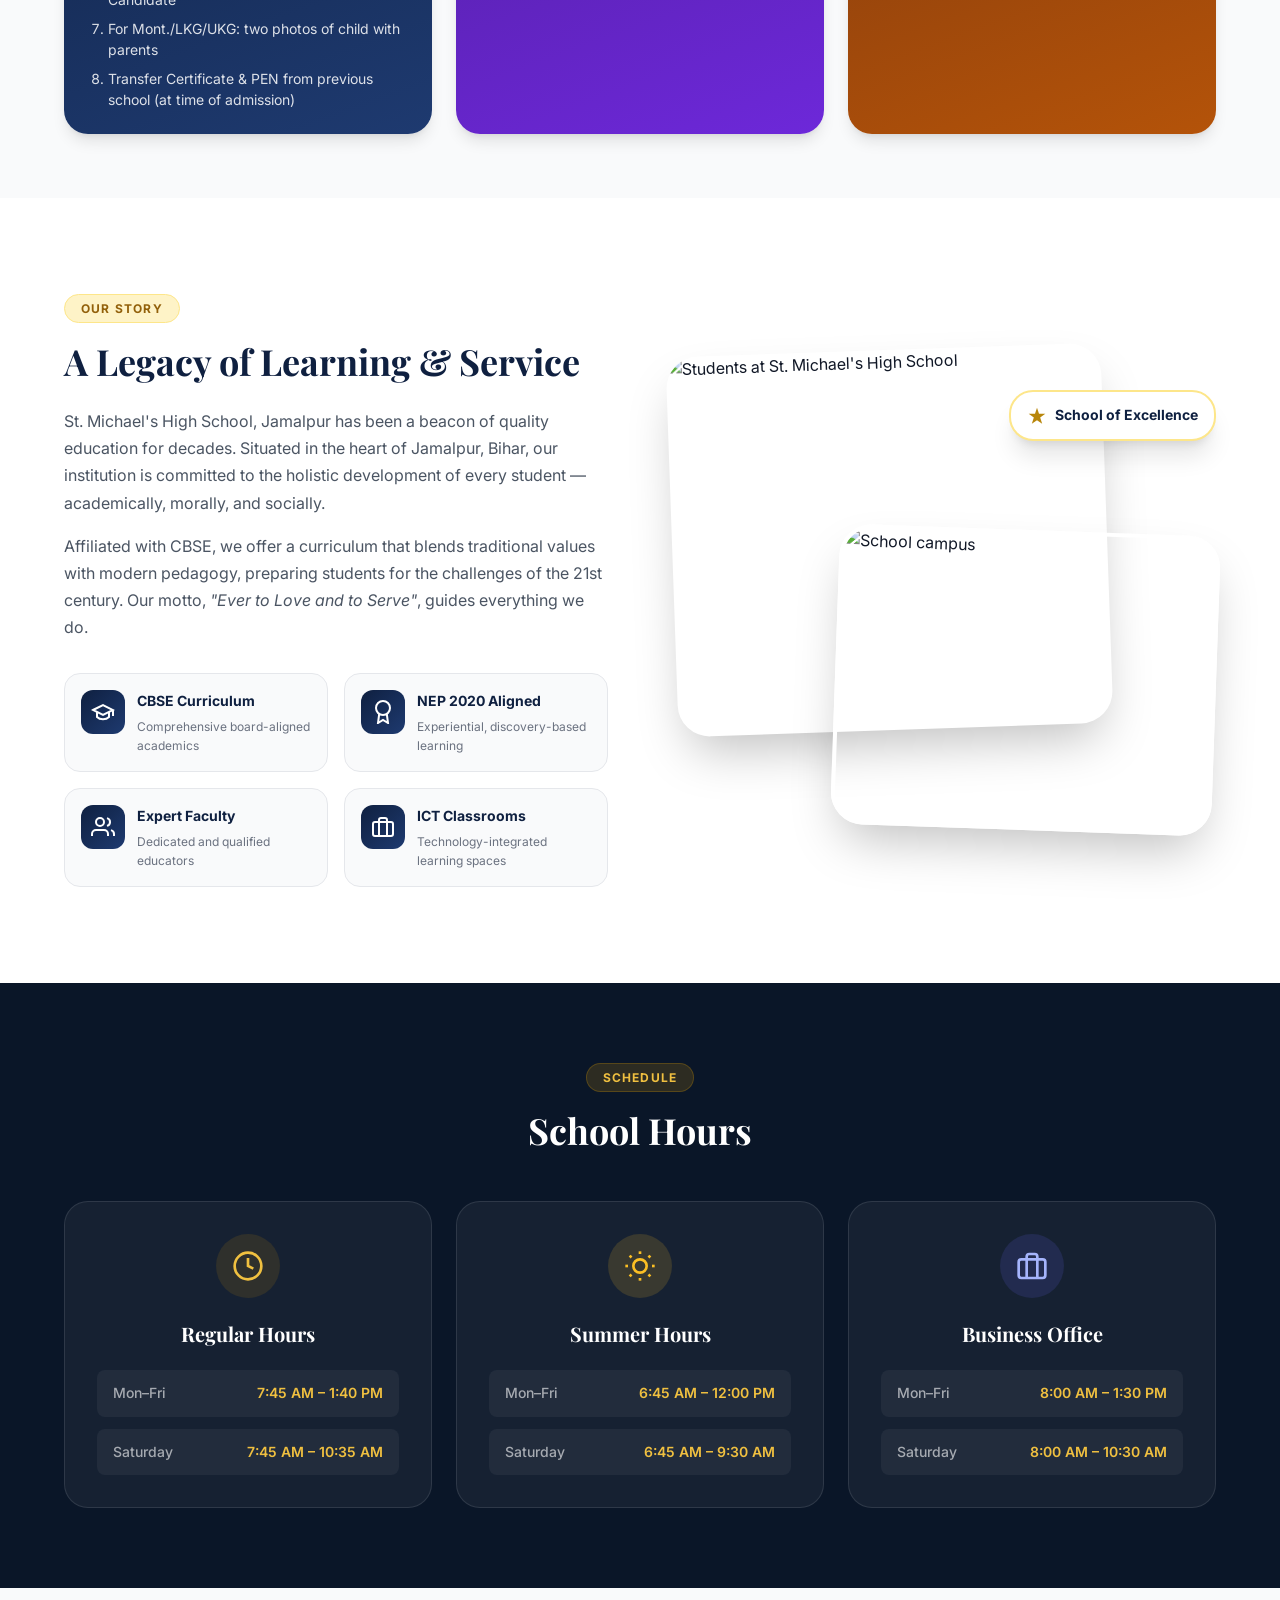
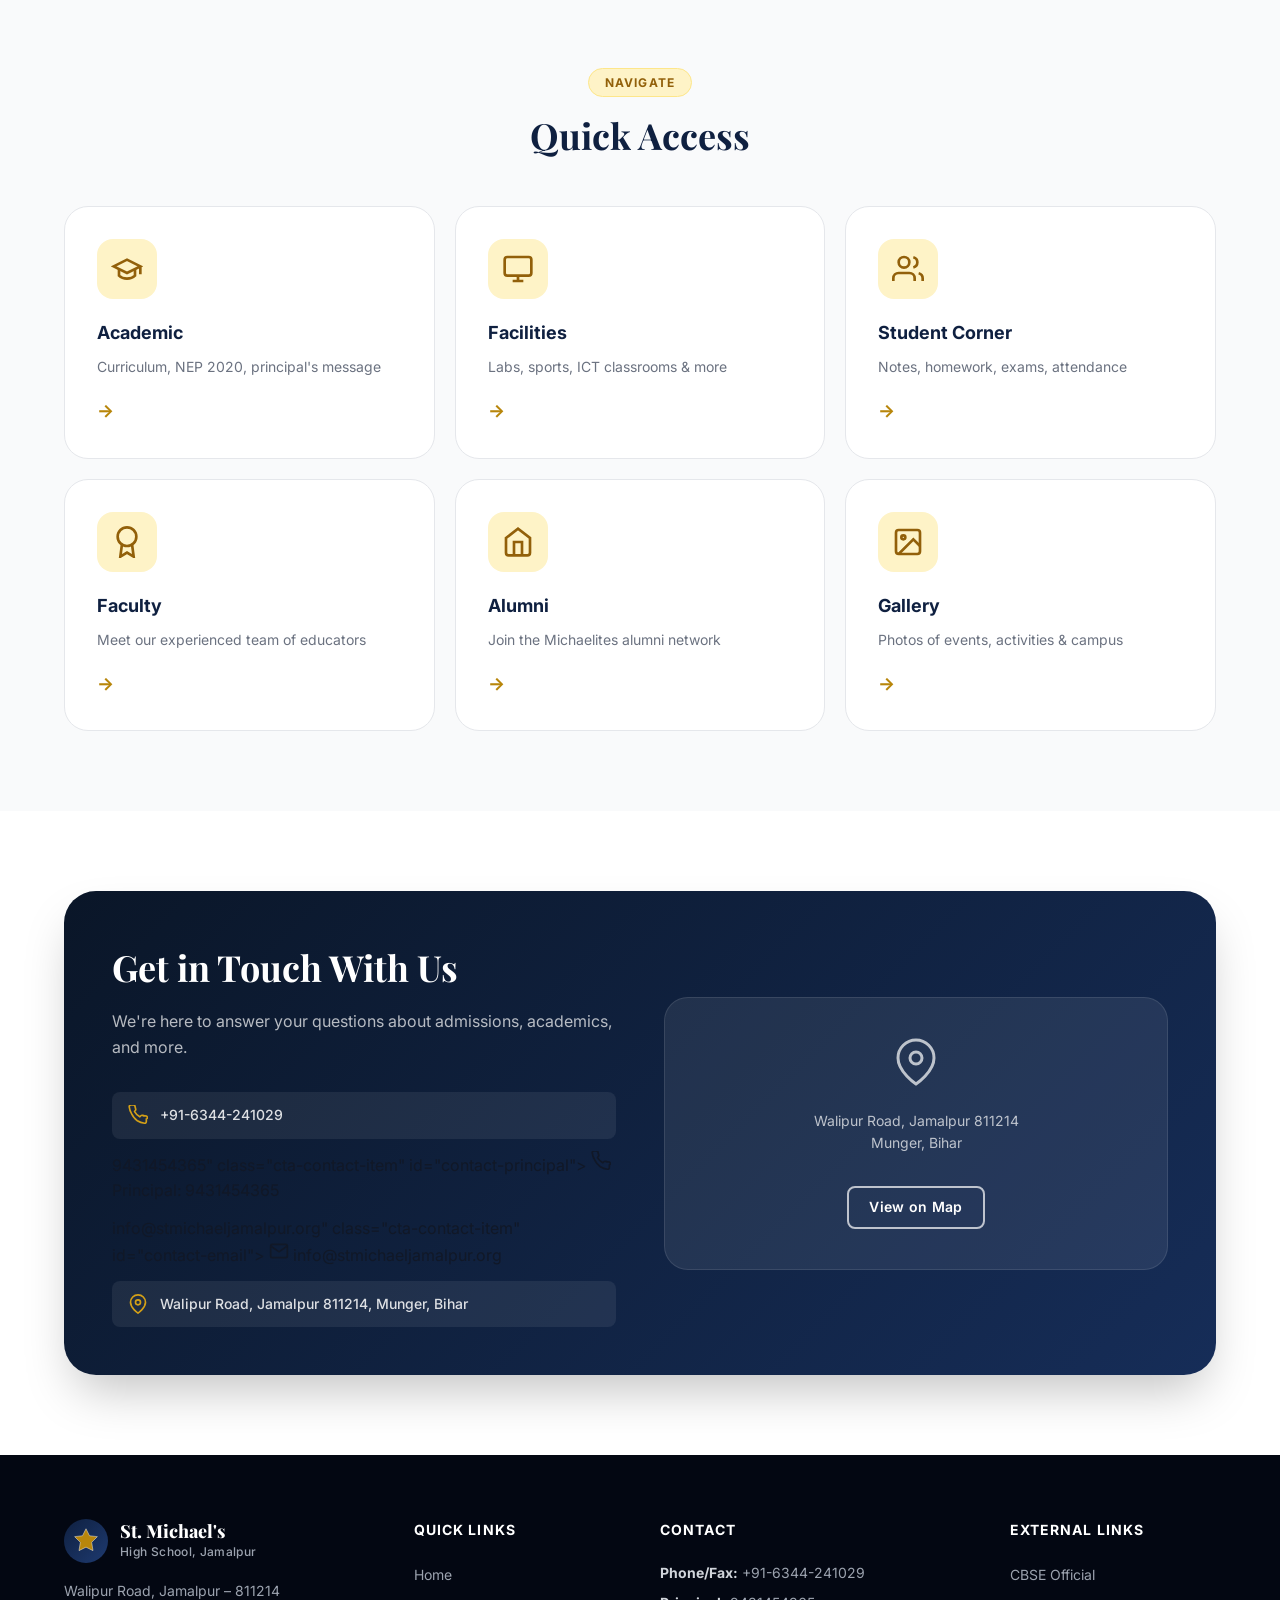
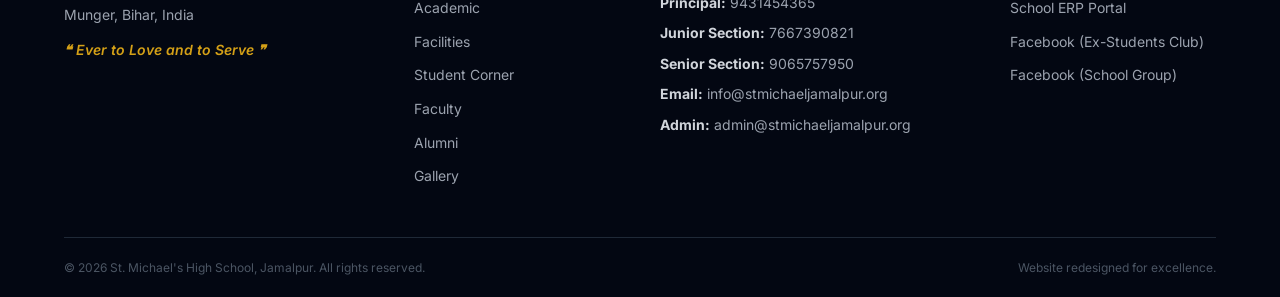
==== commit e3bc709f: "Add files via upload" ====
--- a/index.html
+++ b/index.html
@@ -1,4 +1,4 @@
-<!DOCTYPE html>
+﻿<!DOCTYPE html>
 <html lang="en">
 <head>
   <meta charset="UTF-8">
@@ -21,11 +21,11 @@
         <div class="topbar-contacts">
           <span class="topbar-item">
             <svg width="16" height="16" viewBox="0 0 24 24" fill="none" stroke="currentColor" stroke-width="2"><path d="M22 16.92v3a2 2 0 01-2.18 2 19.79 19.79 0 01-8.63-3.07A19.5 19.5 0 014.55 11a19.79 19.79 0 01-3.07-8.67A2 2 0 013.46 0h3a2 2 0 012 1.72c.127.96.361 1.903.7 2.81a2 2 0 01-.45 2.11L7.91 7.91a16 16 0 006.29 6.29l1.28-1.27a2 2 0 012.11-.45c.907.339 1.85.573 2.81.7A2 2 0 0122 16.92z"/></svg>
-            +91-6344-241029
+            <span data-contact="phone">+91-6344-241029</span>
           </span>
           <span class="topbar-item">
             <svg width="16" height="16" viewBox="0 0 24 24" fill="none" stroke="currentColor" stroke-width="2"><path d="M4 4h16c1.1 0 2 .9 2 2v12c0 1.1-.9 2-2 2H4c-1.1 0-2-.9-2-2V6c0-1.1.9-2 2-2z"/><polyline points="22,6 12,13 2,6"/></svg>
-            info@stmichaeljamalpur.org
+            <span data-contact="email">info@stmichaeljamalpur.org</span>
           </span>
         </div>
         <div class="topbar-motto">
@@ -169,9 +169,9 @@
               <div class="info-card-icon">
                 <svg width="28" height="28" viewBox="0 0 24 24" fill="none" stroke="currentColor" stroke-width="2"><path d="M22 17H2a3 3 0 000 6h20a3 3 0 000-6zM22 11V1l-5 4-5-4-5 4-5-4v10"/></svg>
               </div>
-              <h2 class="info-card-title">Admission 2026–27</h2>
-            </div>
-            <div class="info-card-body">
+              <h2 class="info-card-title" id="admissionCard-title">Admission 2026–27</h2>
+            </div>
+            <div class="info-card-body" id="admissionCard">
               <p class="admission-label">Documents Required</p>
               <ol class="doc-list">
                 <li>Birth Certificate (Municipal Corporation or equivalent)</li>
@@ -186,6 +186,7 @@
             </div>
           </div>
 
+
           <!-- News & Circulars -->
           <div class="info-card card-purple" data-aos="fadeUp" data-aos-delay="100">
             <div class="info-card-header">
@@ -210,11 +211,11 @@
                 </div>
                 <div class="news-item">
                   <span class="news-dot"></span>
-                  <span><strong>PRINCIPAL</strong> can be contacted at 9431454365 only between 10:00 AM to 1:00 PM on working days.</span>
+                  <span><strong>PRINCIPAL</strong> can be contacted at <span data-contact="principal">9431454365</span> only between 10:00 AM to 1:00 PM on working days.</span>
                 </div>
                 <div class="news-item">
                   <span class="news-dot"></span>
-                  <span>Send email at: <strong>info@stmichaeljamalpur.org</strong></span>
+                  <span>Send email at: <strong><span data-contact="email">info@stmichaeljamalpur.org</span></strong></span>
                 </div>
               </div>
             </div>
@@ -342,11 +343,11 @@
             <div class="hours-list">
               <div class="hours-row">
                 <span>Mon–Fri</span>
-                <span>7:45 AM – 1:40 PM</span>
+                <span data-hours="regularWeekday">7:45 AM – 1:40 PM</span>
               </div>
               <div class="hours-row">
                 <span>Saturday</span>
-                <span>7:45 AM – 10:35 AM</span>
+                <span data-hours="regularSaturday">7:45 AM – 10:35 AM</span>
               </div>
             </div>
           </div>
@@ -358,11 +359,11 @@
             <div class="hours-list">
               <div class="hours-row">
                 <span>Mon–Fri</span>
-                <span>6:45 AM – 12:00 PM</span>
+                <span data-hours="summerWeekday">6:45 AM – 12:00 PM</span>
               </div>
               <div class="hours-row">
                 <span>Saturday</span>
-                <span>6:45 AM – 9:30 AM</span>
+                <span data-hours="summerSaturday">6:45 AM – 9:30 AM</span>
               </div>
             </div>
           </div>
@@ -374,11 +375,11 @@
             <div class="hours-list">
               <div class="hours-row">
                 <span>Mon–Fri</span>
-                <span>8:00 AM – 1:30 PM</span>
+                <span data-hours="officeWeekday">8:00 AM – 1:30 PM</span>
               </div>
               <div class="hours-row">
                 <span>Saturday</span>
-                <span>8:00 AM – 10:30 AM</span>
+                <span data-hours="officeSaturday">8:00 AM – 10:30 AM</span>
               </div>
             </div>
           </div>
@@ -456,15 +457,15 @@
             <div class="cta-contacts">
               <a href="tel:+916344241029" class="cta-contact-item" id="contact-phone">
                 <svg width="20" height="20" viewBox="0 0 24 24" fill="none" stroke="currentColor" stroke-width="2"><path d="M22 16.92v3a2 2 0 01-2.18 2 19.79 19.79 0 01-8.63-3.07A19.5 19.5 0 014.55 11a19.79 19.79 0 01-3.07-8.67A2 2 0 013.46 0h3a2 2 0 012 1.72c.127.96.361 1.903.7 2.81a2 2 0 01-.45 2.11L7.91 7.91a16 16 0 006.29 6.29l1.28-1.27a2 2 0 012.11-.45c.907.339 1.85.573 2.81.7A2 2 0 0122 16.92z"/></svg>
-                +91-6344-241029
+                <span data-contact="phone">+91-6344-241029</span>
               </a>
-              <a href="tel:9431454365" class="cta-contact-item" id="contact-principal">
+              <a href="tel:<span data-contact="principal">9431454365</span>" class="cta-contact-item" id="contact-principal">
                 <svg width="20" height="20" viewBox="0 0 24 24" fill="none" stroke="currentColor" stroke-width="2"><path d="M22 16.92v3a2 2 0 01-2.18 2 19.79 19.79 0 01-8.63-3.07A19.5 19.5 0 014.55 11a19.79 19.79 0 01-3.07-8.67A2 2 0 013.46 0h3a2 2 0 012 1.72c.127.96.361 1.903.7 2.81a2 2 0 01-.45 2.11L7.91 7.91a16 16 0 006.29 6.29l1.28-1.27a2 2 0 012.11-.45c.907.339 1.85.573 2.81.7A2 2 0 0122 16.92z"/></svg>
-                Principal: 9431454365
+                Principal: <span data-contact="principal">9431454365</span>
               </a>
-              <a href="mailto:info@stmichaeljamalpur.org" class="cta-contact-item" id="contact-email">
+              <a href="mailto:<span data-contact="email">info@stmichaeljamalpur.org</span>" class="cta-contact-item" id="contact-email">
                 <svg width="20" height="20" viewBox="0 0 24 24" fill="none" stroke="currentColor" stroke-width="2"><path d="M4 4h16c1.1 0 2 .9 2 2v12c0 1.1-.9 2-2 2H4c-1.1 0-2-.9-2-2V6c0-1.1.9-2 2-2z"/><polyline points="22,6 12,13 2,6"/></svg>
-                info@stmichaeljamalpur.org
+                <span data-contact="email">info@stmichaeljamalpur.org</span>
               </a>
               <div class="cta-contact-item">
                 <svg width="20" height="20" viewBox="0 0 24 24" fill="none" stroke="currentColor" stroke-width="2"><path d="M21 10c0 7-9 13-9 13s-9-6-9-13a9 9 0 0118 0z"/><circle cx="12" cy="10" r="3"/></svg>
@@ -518,12 +519,12 @@
         <div class="footer-col">
           <h3 class="footer-heading">Contact</h3>
           <div class="footer-contact">
-            <p><strong>Phone/Fax:</strong> +91-6344-241029</p>
-            <p><strong>Principal:</strong> 9431454365</p>
-            <p><strong>Junior Section:</strong> 7667390821</p>
-            <p><strong>Senior Section:</strong> 9065757950</p>
-            <p><strong>Email:</strong> info@stmichaeljamalpur.org</p>
-            <p><strong>Admin:</strong> admin@stmichaeljamalpur.org</p>
+            <p><strong>Phone/Fax:</strong> <span data-contact="phone">+91-6344-241029</span></p>
+            <p><strong>Principal:</strong> <span data-contact="principal">9431454365</span></p>
+            <p><strong>Junior Section:</strong> <span data-contact="juniorSection">7667390821</span></p>
+            <p><strong>Senior Section:</strong> <span data-contact="seniorSection">9065757950</span></p>
+            <p><strong>Email:</strong> <span data-contact="email">info@stmichaeljamalpur.org</span></p>
+            <p><strong>Admin:</strong> <span data-contact="adminEmail">admin@stmichaeljamalpur.org</span></p>
           </div>
         </div>
         <div class="footer-col">
@@ -543,6 +544,9 @@
     </div>
   </footer>
 
-  <script src="js/main.js"></script>
+  <script src="https://www.gstatic.com/firebasejs/10.8.0/firebase-app-compat.js"></script>
+<script src="https://www.gstatic.com/firebasejs/10.8.0/firebase-firestore-compat.js"></script>
+<script src="js/firebase-config.js"></script>
+<script src="js/main.js"></script>
 </body>
 </html>
--- a/css/style.css
+++ b/css/style.css
@@ -0,0 +1,1707 @@
+/* ============================================================
+   ST. MICHAEL'S HIGH SCHOOL — DESIGN SYSTEM
+   Premium Navy & Gold Theme — UI/UX Pro Max
+   ============================================================ */
+
+/* ── CSS Variables ─────────────────────────────────────────── */
+:root {
+  /* Primary Palette */
+  --navy-900: #0a1628;
+  --navy-800: #0f2040;
+  --navy-700: #162d58;
+  --navy-600: #1e3a70;
+  --navy-500: #1d4ed8;
+
+  /* Gold Palette */
+  --gold-600: #92600a;
+  --gold-500: #b8860b;
+  --gold-400: #d4a017;
+  --gold-300: #f0c040;
+  --gold-200: #fde68a;
+  --gold-100: #fef3c7;
+
+  /* Accent */
+  --purple-600: #7c3aed;
+  --purple-500: #8b5cf6;
+  --teal-600: #0d9488;
+  --teal-500: #14b8a6;
+  --rose-600: #e11d48;
+
+  /* Neutral */
+  --gray-950: #030712;
+  --gray-900: #111827;
+  --gray-800: #1f2937;
+  --gray-700: #374151;
+  --gray-600: #4b5563;
+  --gray-500: #6b7280;
+  --gray-400: #9ca3af;
+  --gray-300: #d1d5db;
+  --gray-200: #e5e7eb;
+  --gray-100: #f3f4f6;
+  --gray-50:  #f9fafb;
+  --white:    #ffffff;
+
+  /* Semantic */
+  --color-primary: var(--navy-800);
+  --color-accent: var(--gold-500);
+  --color-bg: var(--white);
+  --color-surface: var(--gray-50);
+  --color-border: var(--gray-200);
+  --color-text: var(--gray-900);
+  --color-muted: var(--gray-500);
+
+  /* Spacing */
+  --space-1: 0.25rem;
+  --space-2: 0.5rem;
+  --space-3: 0.75rem;
+  --space-4: 1rem;
+  --space-5: 1.25rem;
+  --space-6: 1.5rem;
+  --space-8: 2rem;
+  --space-10: 2.5rem;
+  --space-12: 3rem;
+  --space-16: 4rem;
+  --space-20: 5rem;
+  --space-24: 6rem;
+
+  /* Typography */
+  --font-sans: 'Inter', -apple-system, BlinkMacSystemFont, 'Segoe UI', sans-serif;
+  --font-display: 'Playfair Display', Georgia, serif;
+  --text-xs: 0.75rem;
+  --text-sm: 0.875rem;
+  --text-base: 1rem;
+  --text-lg: 1.125rem;
+  --text-xl: 1.25rem;
+  --text-2xl: 1.5rem;
+  --text-3xl: 1.875rem;
+  --text-4xl: 2.25rem;
+  --text-5xl: 3rem;
+  --text-6xl: 3.75rem;
+
+  /* Radius */
+  --radius-sm: 0.375rem;
+  --radius: 0.5rem;
+  --radius-md: 0.75rem;
+  --radius-lg: 1rem;
+  --radius-xl: 1.5rem;
+  --radius-2xl: 2rem;
+  --radius-full: 9999px;
+
+  /* Shadows */
+  --shadow-sm: 0 1px 2px 0 rgb(0 0 0 / 0.05);
+  --shadow: 0 1px 3px 0 rgb(0 0 0 / 0.1), 0 1px 2px -1px rgb(0 0 0 / 0.1);
+  --shadow-md: 0 4px 6px -1px rgb(0 0 0 / 0.1), 0 2px 4px -2px rgb(0 0 0 / 0.1);
+  --shadow-lg: 0 10px 15px -3px rgb(0 0 0 / 0.1), 0 4px 6px -4px rgb(0 0 0 / 0.1);
+  --shadow-xl: 0 20px 25px -5px rgb(0 0 0 / 0.1), 0 8px 10px -6px rgb(0 0 0 / 0.1);
+  --shadow-2xl: 0 25px 50px -12px rgb(0 0 0 / 0.25);
+
+  /* Transitions */
+  --transition-fast: 150ms ease;
+  --transition: 250ms ease;
+  --transition-slow: 400ms ease;
+
+  /* Nav height */
+  --topbar-h: 44px;
+  --navbar-h: 72px;
+}
+
+/* ── Reset & Base ───────────────────────────────────────────── */
+*, *::before, *::after { box-sizing: border-box; margin: 0; padding: 0; }
+
+html {
+  scroll-behavior: smooth;
+  font-size: 16px;
+  -webkit-text-size-adjust: 100%;
+}
+
+body {
+  font-family: var(--font-sans);
+  font-size: var(--text-base);
+  color: var(--color-text);
+  background-color: var(--color-bg);
+  line-height: 1.6;
+  -webkit-font-smoothing: antialiased;
+  overflow-x: hidden;
+}
+
+img { max-width: 100%; height: auto; display: block; }
+a { text-decoration: none; color: inherit; }
+ul, ol { list-style: none; }
+button { cursor: pointer; border: none; background: none; font-family: inherit; }
+input, textarea, select { font-family: inherit; }
+
+/* ── Skip Link ──────────────────────────────────────────────── */
+.skip-link {
+  position: absolute;
+  top: -100%;
+  left: var(--space-4);
+  z-index: 10000;
+  padding: var(--space-3) var(--space-6);
+  background: var(--navy-800);
+  color: var(--white);
+  border-radius: var(--radius);
+  font-weight: 600;
+  transition: top var(--transition-fast);
+}
+.skip-link:focus { top: var(--space-4); }
+
+/* ── Container ──────────────────────────────────────────────── */
+.container {
+  width: 100%;
+  max-width: 1200px;
+  margin: 0 auto;
+  padding: 0 var(--space-6);
+}
+
+/* ── Top Bar ────────────────────────────────────────────────── */
+.topbar {
+  background: var(--navy-900);
+  height: var(--topbar-h);
+  display: flex;
+  align-items: center;
+  position: relative;
+  z-index: 100;
+}
+.topbar-inner {
+  display: flex;
+  align-items: center;
+  justify-content: space-between;
+  width: 100%;
+}
+.topbar-contacts {
+  display: flex;
+  gap: var(--space-6);
+  align-items: center;
+}
+.topbar-item {
+  display: flex;
+  align-items: center;
+  gap: var(--space-2);
+  color: var(--gray-300);
+  font-size: var(--text-sm);
+  font-weight: 500;
+  transition: color var(--transition-fast);
+}
+.topbar-item:hover { color: var(--gold-300); }
+.topbar-item svg { flex-shrink: 0; opacity: 0.7; }
+.topbar-motto { }
+.motto-badge {
+  display: inline-block;
+  background: linear-gradient(135deg, var(--gold-600), var(--gold-400));
+  color: var(--navy-900);
+  font-size: var(--text-xs);
+  font-weight: 700;
+  letter-spacing: 0.08em;
+  padding: var(--space-1) var(--space-4);
+  border-radius: var(--radius-full);
+}
+
+/* ── Navigation ─────────────────────────────────────────────── */
+.navbar {
+  position: sticky;
+  top: 0;
+  z-index: 99;
+  background: var(--white);
+  border-bottom: 1px solid var(--color-border);
+  box-shadow: var(--shadow-sm);
+  height: var(--navbar-h);
+  display: flex;
+  align-items: center;
+  transition: box-shadow var(--transition);
+}
+.navbar.scrolled {
+  box-shadow: var(--shadow-md);
+}
+.nav-inner {
+  display: flex;
+  align-items: center;
+  justify-content: space-between;
+  width: 100%;
+}
+.nav-brand {
+  display: flex;
+  align-items: center;
+  gap: var(--space-3);
+  flex-shrink: 0;
+}
+.logo-circle {
+  width: 44px;
+  height: 44px;
+  background: linear-gradient(135deg, var(--navy-800), var(--navy-600));
+  border-radius: var(--radius-full);
+  display: flex;
+  align-items: center;
+  justify-content: center;
+  flex-shrink: 0;
+}
+.logo-text { display: flex; flex-direction: column; }
+.logo-title {
+  font-size: var(--text-lg);
+  font-weight: 800;
+  color: var(--navy-800);
+  line-height: 1.1;
+  font-family: var(--font-display);
+}
+.logo-subtitle {
+  font-size: var(--text-xs);
+  color: var(--gray-500);
+  font-weight: 500;
+  letter-spacing: 0.03em;
+}
+.nav-menu { }
+.nav-list {
+  display: flex;
+  align-items: center;
+  gap: var(--space-1);
+}
+.nav-link {
+  display: block;
+  padding: var(--space-2) var(--space-3);
+  font-size: var(--text-sm);
+  font-weight: 600;
+  color: var(--gray-700);
+  border-radius: var(--radius);
+  transition: color var(--transition-fast), background var(--transition-fast);
+  position: relative;
+  white-space: nowrap;
+}
+.nav-link:hover,
+.nav-link.active {
+  color: var(--navy-800);
+  background: var(--gray-100);
+}
+.nav-link.active::after {
+  content: '';
+  position: absolute;
+  bottom: -2px;
+  left: 50%;
+  transform: translateX(-50%);
+  width: 20px;
+  height: 3px;
+  background: var(--gold-500);
+  border-radius: var(--radius-full);
+}
+.menu-toggle {
+  display: none;
+  flex-direction: column;
+  gap: 5px;
+  padding: var(--space-2);
+  border-radius: var(--radius);
+  transition: background var(--transition-fast);
+}
+.menu-toggle:hover { background: var(--gray-100); }
+.menu-toggle span {
+  display: block;
+  width: 22px;
+  height: 2px;
+  background: var(--gray-700);
+  border-radius: var(--radius-full);
+  transition: transform var(--transition), opacity var(--transition);
+}
+.menu-toggle.open span:nth-child(1) { transform: translateY(7px) rotate(45deg); }
+.menu-toggle.open span:nth-child(2) { opacity: 0; }
+.menu-toggle.open span:nth-child(3) { transform: translateY(-7px) rotate(-45deg); }
+
+/* ── Hero Slider ─────────────────────────────────────────────── */
+.hero {
+  position: relative;
+  height: calc(100vh - var(--topbar-h) - var(--navbar-h));
+  min-height: 560px;
+  max-height: 800px;
+  overflow: hidden;
+}
+.hero-slider { width: 100%; height: 100%; position: relative; }
+.hero-slide {
+  position: absolute;
+  inset: 0;
+  background-size: cover;
+  background-position: center;
+  display: flex;
+  align-items: center;
+  justify-content: center;
+  opacity: 0;
+  transition: opacity 0.8s ease;
+}
+.hero-slide.active { opacity: 1; z-index: 1; }
+.hero-content {
+  text-align: center;
+  color: var(--white);
+  padding: var(--space-6);
+  max-width: 760px;
+  animation: heroIn 0.8s ease forwards;
+}
+@keyframes heroIn {
+  from { opacity: 0; transform: translateY(30px); }
+  to   { opacity: 1; transform: translateY(0); }
+}
+.hero-badge {
+  display: inline-block;
+  background: rgba(184, 134, 11, 0.9);
+  backdrop-filter: blur(10px);
+  color: var(--white);
+  font-size: var(--text-xs);
+  font-weight: 700;
+  letter-spacing: 0.12em;
+  text-transform: uppercase;
+  padding: var(--space-2) var(--space-5);
+  border-radius: var(--radius-full);
+  margin-bottom: var(--space-5);
+  border: 1px solid rgba(255,255,255,0.2);
+}
+.hero-title {
+  font-family: var(--font-display);
+  font-size: clamp(2.2rem, 6vw, 4.5rem);
+  font-weight: 700;
+  line-height: 1.15;
+  margin-bottom: var(--space-5);
+  text-shadow: 0 2px 20px rgba(0,0,0,0.4);
+}
+.hero-highlight { color: var(--gold-300); }
+.hero-subtitle {
+  font-size: clamp(1rem, 2.5vw, 1.25rem);
+  color: rgba(255,255,255,0.85);
+  margin-bottom: var(--space-8);
+  text-shadow: 0 1px 10px rgba(0,0,0,0.3);
+}
+.hero-cta { display: flex; gap: var(--space-4); justify-content: center; flex-wrap: wrap; }
+
+/* Slider Controls */
+.slider-btn {
+  position: absolute;
+  top: 50%;
+  transform: translateY(-50%);
+  z-index: 10;
+  width: 48px;
+  height: 48px;
+  background: rgba(255,255,255,0.15);
+  backdrop-filter: blur(8px);
+  border: 1px solid rgba(255,255,255,0.25);
+  border-radius: var(--radius-full);
+  display: flex;
+  align-items: center;
+  justify-content: center;
+  color: white;
+  transition: background var(--transition), transform var(--transition-fast);
+}
+.slider-btn:hover {
+  background: rgba(255,255,255,0.3);
+  transform: translateY(-50%) scale(1.05);
+}
+.slider-prev { left: var(--space-6); }
+.slider-next { right: var(--space-6); }
+.slider-dots {
+  position: absolute;
+  bottom: var(--space-8);
+  left: 50%;
+  transform: translateX(-50%);
+  z-index: 10;
+  display: flex;
+  gap: var(--space-2);
+}
+.slider-dot {
+  width: 8px;
+  height: 8px;
+  border-radius: var(--radius-full);
+  background: rgba(255,255,255,0.5);
+  cursor: pointer;
+  transition: background var(--transition), width var(--transition);
+  border: none;
+}
+.slider-dot.active {
+  background: var(--gold-300);
+  width: 24px;
+}
+
+/* ── Buttons ─────────────────────────────────────────────────── */
+.btn {
+  display: inline-flex;
+  align-items: center;
+  gap: var(--space-2);
+  padding: var(--space-3) var(--space-6);
+  border-radius: var(--radius);
+  font-size: var(--text-sm);
+  font-weight: 600;
+  font-family: var(--font-sans);
+  cursor: pointer;
+  transition: all var(--transition-fast);
+  border: 2px solid transparent;
+  white-space: nowrap;
+  letter-spacing: 0.02em;
+  text-decoration: none;
+}
+.btn:focus-visible {
+  outline: 3px solid var(--gold-300);
+  outline-offset: 2px;
+}
+.btn-primary {
+  background: linear-gradient(135deg, var(--gold-600), var(--gold-400));
+  color: var(--white);
+  box-shadow: 0 4px 14px rgba(184,134,11,0.35);
+}
+.btn-primary:hover {
+  background: linear-gradient(135deg, var(--gold-500), var(--gold-300));
+  box-shadow: 0 6px 20px rgba(184,134,11,0.45);
+  transform: translateY(-1px);
+  color: var(--white);
+}
+.btn-secondary {
+  background: var(--navy-800);
+  color: var(--white);
+  box-shadow: var(--shadow-md);
+}
+.btn-secondary:hover {
+  background: var(--navy-700);
+  transform: translateY(-1px);
+  color: var(--white);
+}
+.btn-outline {
+  background: transparent;
+  color: var(--white);
+  border-color: rgba(255,255,255,0.6);
+  backdrop-filter: blur(4px);
+}
+.btn-outline:hover {
+  background: rgba(255,255,255,0.15);
+  border-color: white;
+  color: white;
+}
+.btn-outline-white {
+  background: transparent;
+  color: var(--white);
+  border: 2px solid rgba(255,255,255,0.7);
+  padding: var(--space-2) var(--space-5);
+  border-radius: var(--radius);
+  font-weight: 600;
+  font-size: var(--text-sm);
+  cursor: pointer;
+  transition: all var(--transition-fast);
+  display: inline-block;
+  margin-top: var(--space-4);
+}
+.btn-outline-white:hover {
+  background: rgba(255,255,255,0.2);
+  color: white;
+}
+.btn-lg {
+  padding: var(--space-4) var(--space-8);
+  font-size: var(--text-base);
+}
+.btn-erp {
+  display: inline-flex;
+  align-items: center;
+  gap: var(--space-2);
+  background: linear-gradient(135deg, var(--gold-600), var(--gold-400));
+  color: var(--white);
+  padding: var(--space-3) var(--space-5);
+  border-radius: var(--radius);
+  font-weight: 700;
+  font-size: var(--text-sm);
+  transition: all var(--transition-fast);
+  box-shadow: 0 4px 12px rgba(184,134,11,0.3);
+  cursor: pointer;
+  width: 100%;
+  justify-content: center;
+  margin: var(--space-4) 0;
+}
+.btn-erp:hover {
+  transform: translateY(-2px);
+  box-shadow: 0 8px 20px rgba(184,134,11,0.4);
+  color: white;
+}
+
+/* ── Stats Bar ───────────────────────────────────────────────── */
+.stats-bar {
+  background: linear-gradient(135deg, var(--navy-900) 0%, var(--navy-700) 100%);
+  padding: var(--space-12) 0;
+}
+.stats-grid {
+  display: grid;
+  grid-template-columns: repeat(4, 1fr);
+  gap: var(--space-4);
+}
+.stat-item {
+  text-align: center;
+  padding: var(--space-6);
+  border-right: 1px solid rgba(255,255,255,0.1);
+  display: flex;
+  flex-direction: column;
+  align-items: center;
+}
+.stat-item:last-child { border-right: none; }
+.stat-num {
+  font-family: var(--font-display);
+  font-size: var(--text-5xl);
+  font-weight: 700;
+  color: var(--gold-300);
+  line-height: 1;
+}
+.stat-suffix {
+  font-size: var(--text-3xl);
+  font-weight: 700;
+  color: var(--gold-400);
+  vertical-align: top;
+  margin-top: 4px;
+}
+.stat-label {
+  margin-top: var(--space-2);
+  color: rgba(255,255,255,0.7);
+  font-size: var(--text-sm);
+  font-weight: 500;
+  text-transform: uppercase;
+  letter-spacing: 0.05em;
+}
+
+/* ── Info Cards ──────────────────────────────────────────────── */
+.info-cards {
+  padding: var(--space-16) 0;
+  background: var(--gray-50);
+}
+.cards-grid-3 {
+  display: grid;
+  grid-template-columns: repeat(3, 1fr);
+  gap: var(--space-6);
+}
+.info-card {
+  border-radius: var(--radius-xl);
+  overflow: hidden;
+  box-shadow: var(--shadow-lg);
+  transition: transform var(--transition), box-shadow var(--transition);
+  display: flex;
+  flex-direction: column;
+}
+.info-card:hover {
+  transform: translateY(-4px);
+  box-shadow: var(--shadow-2xl);
+}
+.card-blue { background: linear-gradient(160deg, var(--navy-800) 0%, #1e3a70 100%); color: white; }
+.card-purple { background: linear-gradient(160deg, #4c1d95 0%, #6d28d9 100%); color: white; }
+.card-gold { background: linear-gradient(160deg, #78350f 0%, #b45309 100%); color: white; }
+
+.info-card-header {
+  padding: var(--space-8) var(--space-6) var(--space-4);
+  display: flex;
+  align-items: center;
+  gap: var(--space-4);
+  border-bottom: 1px solid rgba(255,255,255,0.1);
+}
+.info-card-icon {
+  width: 56px;
+  height: 56px;
+  background: rgba(255,255,255,0.15);
+  border-radius: var(--radius-lg);
+  display: flex;
+  align-items: center;
+  justify-content: center;
+  flex-shrink: 0;
+}
+.info-card-title {
+  font-family: var(--font-display);
+  font-size: var(--text-xl);
+  font-weight: 700;
+  color: white;
+}
+.info-card-body {
+  padding: var(--space-6);
+  flex: 1;
+}
+
+/* Admission card */
+.admission-label {
+  font-size: var(--text-sm);
+  font-weight: 700;
+  text-transform: uppercase;
+  letter-spacing: 0.08em;
+  color: var(--gold-300);
+  margin-bottom: var(--space-3);
+}
+.doc-list {
+  list-style: decimal;
+  padding-left: var(--space-5);
+  display: flex;
+  flex-direction: column;
+  gap: var(--space-2);
+}
+.doc-list li {
+  font-size: var(--text-sm);
+  color: rgba(255,255,255,0.85);
+  line-height: 1.5;
+}
+
+/* News ticker */
+.news-ticker { position: relative; min-height: 200px; }
+.news-item {
+  display: none;
+  gap: var(--space-3);
+  align-items: flex-start;
+  padding: var(--space-4);
+  background: rgba(255,255,255,0.08);
+  border-radius: var(--radius-md);
+  margin-bottom: var(--space-3);
+  border-left: 3px solid var(--gold-300);
+  font-size: var(--text-sm);
+  color: rgba(255,255,255,0.9);
+  line-height: 1.6;
+  animation: tickerFade 0.5s ease;
+}
+.news-item.active { display: flex; }
+@keyframes tickerFade {
+  from { opacity: 0; transform: translateY(8px); }
+  to { opacity: 1; transform: translateY(0); }
+}
+.news-dot {
+  width: 8px;
+  height: 8px;
+  background: var(--gold-300);
+  border-radius: var(--radius-full);
+  flex-shrink: 0;
+  margin-top: 5px;
+}
+
+/* ERP body */
+.erp-body { display: flex; flex-direction: column; }
+.erp-body > p {
+  font-size: var(--text-sm);
+  color: rgba(255,255,255,0.8);
+  margin-bottom: var(--space-2);
+}
+.erp-features {
+  display: grid;
+  grid-template-columns: 1fr 1fr;
+  gap: var(--space-2);
+  margin-top: var(--space-2);
+}
+.erp-feature {
+  display: flex;
+  align-items: center;
+  gap: var(--space-2);
+  font-size: var(--text-xs);
+  color: rgba(255,255,255,0.8);
+  font-weight: 500;
+}
+.erp-feature svg { color: var(--gold-300); flex-shrink: 0; }
+
+/* ── About Section ──────────────────────────────────────────── */
+.about-section {
+  padding: var(--space-24) 0;
+  background: var(--white);
+}
+.about-grid {
+  display: grid;
+  grid-template-columns: 1fr 1fr;
+  gap: var(--space-16);
+  align-items: center;
+}
+.section-badge {
+  display: inline-block;
+  background: var(--gold-100);
+  color: var(--gold-600);
+  font-size: var(--text-xs);
+  font-weight: 700;
+  letter-spacing: 0.1em;
+  text-transform: uppercase;
+  padding: var(--space-1) var(--space-4);
+  border-radius: var(--radius-full);
+  margin-bottom: var(--space-4);
+  border: 1px solid var(--gold-200);
+}
+.section-title {
+  font-family: var(--font-display);
+  font-size: clamp(var(--text-2xl), 4vw, var(--text-4xl));
+  font-weight: 700;
+  color: var(--navy-800);
+  line-height: 1.25;
+  margin-bottom: var(--space-6);
+}
+.section-header.center {
+  text-align: center;
+  margin-bottom: var(--space-12);
+}
+.about-text {
+  color: var(--gray-600);
+  margin-bottom: var(--space-4);
+  line-height: 1.7;
+}
+.about-features {
+  display: grid;
+  grid-template-columns: 1fr 1fr;
+  gap: var(--space-4);
+  margin-top: var(--space-8);
+}
+.about-feature {
+  display: flex;
+  gap: var(--space-3);
+  align-items: flex-start;
+  padding: var(--space-4);
+  background: var(--gray-50);
+  border-radius: var(--radius-lg);
+  border: 1px solid var(--color-border);
+  transition: border-color var(--transition-fast), box-shadow var(--transition-fast);
+}
+.about-feature:hover {
+  border-color: var(--gold-400);
+  box-shadow: var(--shadow-md);
+}
+.feature-icon {
+  width: 44px;
+  height: 44px;
+  background: linear-gradient(135deg, var(--navy-800), var(--navy-600));
+  border-radius: var(--radius-md);
+  display: flex;
+  align-items: center;
+  justify-content: center;
+  flex-shrink: 0;
+  color: white;
+}
+.about-feature h3 {
+  font-size: var(--text-sm);
+  font-weight: 700;
+  color: var(--navy-800);
+  margin-bottom: var(--space-1);
+}
+.about-feature p {
+  font-size: var(--text-xs);
+  color: var(--gray-500);
+}
+
+/* Visual stack */
+.about-visual { position: relative; }
+.visual-card-stack {
+  position: relative;
+  height: 480px;
+}
+.visual-card {
+  position: absolute;
+  border-radius: var(--radius-2xl);
+  overflow: hidden;
+  box-shadow: var(--shadow-2xl);
+}
+.visual-card img {
+  width: 100%;
+  height: 100%;
+  object-fit: cover;
+}
+.vc-1 {
+  width: 80%;
+  height: 380px;
+  top: 0;
+  left: 0;
+  transform: rotate(-2deg);
+  z-index: 1;
+}
+.vc-2 {
+  width: 70%;
+  height: 300px;
+  bottom: 0;
+  right: 0;
+  transform: rotate(2deg);
+  z-index: 2;
+  border: 4px solid white;
+}
+.visual-badge {
+  position: absolute;
+  top: 40px;
+  right: 0;
+  background: var(--white);
+  border-radius: var(--radius-xl);
+  padding: var(--space-3) var(--space-4);
+  box-shadow: var(--shadow-xl);
+  display: flex;
+  align-items: center;
+  gap: var(--space-2);
+  z-index: 10;
+  font-size: var(--text-sm);
+  font-weight: 700;
+  color: var(--navy-800);
+  white-space: nowrap;
+  border: 2px solid var(--gold-200);
+}
+
+/* ── Hours Section ───────────────────────────────────────────── */
+.hours-section {
+  padding: var(--space-20) 0;
+  background: var(--navy-900);
+}
+.hours-section .section-badge {
+  background: rgba(184,134,11,0.2);
+  color: var(--gold-300);
+  border-color: rgba(184,134,11,0.3);
+}
+.hours-section .section-title { color: var(--white); }
+.hours-grid {
+  display: grid;
+  grid-template-columns: repeat(3, 1fr);
+  gap: var(--space-6);
+}
+.hours-card {
+  background: rgba(255,255,255,0.05);
+  border: 1px solid rgba(255,255,255,0.1);
+  border-radius: var(--radius-xl);
+  padding: var(--space-8);
+  text-align: center;
+  transition: background var(--transition), border-color var(--transition);
+}
+.hours-card:hover {
+  background: rgba(255,255,255,0.08);
+  border-color: rgba(184,134,11,0.4);
+}
+.hours-icon {
+  width: 64px;
+  height: 64px;
+  background: rgba(184,134,11,0.15);
+  border-radius: var(--radius-full);
+  display: flex;
+  align-items: center;
+  justify-content: center;
+  margin: 0 auto var(--space-5);
+  color: var(--gold-300);
+}
+.hours-summer { background: rgba(251,191,36,0.15); color: #fbbf24; }
+.hours-office { background: rgba(99,102,241,0.15); color: #a5b4fc; }
+.hours-card h3 {
+  font-family: var(--font-display);
+  font-size: var(--text-xl);
+  font-weight: 700;
+  color: var(--white);
+  margin-bottom: var(--space-5);
+}
+.hours-list { display: flex; flex-direction: column; gap: var(--space-3); }
+.hours-row {
+  display: flex;
+  justify-content: space-between;
+  align-items: center;
+  padding: var(--space-3) var(--space-4);
+  background: rgba(255,255,255,0.05);
+  border-radius: var(--radius);
+  font-size: var(--text-sm);
+}
+.hours-row span:first-child { color: rgba(255,255,255,0.6); font-weight: 500; }
+.hours-row span:last-child { color: var(--gold-300); font-weight: 600; }
+
+/* ── Quick Links ─────────────────────────────────────────────── */
+.quick-links {
+  padding: var(--space-20) 0;
+  background: var(--gray-50);
+}
+.quick-grid {
+  display: grid;
+  grid-template-columns: repeat(3, 1fr);
+  gap: var(--space-5);
+}
+.quick-card {
+  background: var(--white);
+  border: 1px solid var(--color-border);
+  border-radius: var(--radius-xl);
+  padding: var(--space-8);
+  display: flex;
+  flex-direction: column;
+  transition: all var(--transition);
+  cursor: pointer;
+  position: relative;
+  overflow: hidden;
+}
+.quick-card::before {
+  content: '';
+  position: absolute;
+  inset: 0;
+  background: linear-gradient(135deg, var(--navy-800), var(--navy-600));
+  opacity: 0;
+  transition: opacity var(--transition);
+  border-radius: inherit;
+}
+.quick-card:hover {
+  transform: translateY(-4px);
+  box-shadow: var(--shadow-xl);
+  border-color: transparent;
+}
+.quick-card:hover::before { opacity: 1; }
+.quick-card:hover .quick-icon,
+.quick-card:hover h3,
+.quick-card:hover p { position: relative; z-index: 1; }
+.quick-icon {
+  width: 60px;
+  height: 60px;
+  background: var(--gold-100);
+  border-radius: var(--radius-lg);
+  display: flex;
+  align-items: center;
+  justify-content: center;
+  color: var(--gold-600);
+  margin-bottom: var(--space-5);
+  transition: background var(--transition), color var(--transition);
+}
+.quick-card:hover .quick-icon {
+  background: rgba(255,255,255,0.15);
+  color: var(--gold-300);
+}
+.quick-card h3 {
+  font-size: var(--text-lg);
+  font-weight: 700;
+  color: var(--navy-800);
+  margin-bottom: var(--space-2);
+  transition: color var(--transition);
+}
+.quick-card:hover h3 { color: white; }
+.quick-card p {
+  font-size: var(--text-sm);
+  color: var(--gray-500);
+  flex: 1;
+  line-height: 1.5;
+  transition: color var(--transition);
+}
+.quick-card:hover p { color: rgba(255,255,255,0.7); }
+.quick-arrow {
+  margin-top: var(--space-5);
+  font-size: var(--text-lg);
+  color: var(--gold-500);
+  font-weight: 700;
+  transition: transform var(--transition), color var(--transition);
+  display: block;
+}
+.quick-card:hover .quick-arrow {
+  transform: translateX(4px);
+  color: var(--gold-300);
+}
+
+/* ── Contact CTA ─────────────────────────────────────────────── */
+.contact-cta {
+  padding: var(--space-20) 0;
+  background: var(--white);
+}
+.cta-card {
+  background: linear-gradient(135deg, var(--navy-900) 0%, var(--navy-700) 100%);
+  border-radius: var(--radius-2xl);
+  padding: var(--space-12);
+  display: grid;
+  grid-template-columns: 1fr 1fr;
+  gap: var(--space-12);
+  align-items: center;
+  box-shadow: var(--shadow-2xl);
+}
+.cta-content h2 {
+  font-family: var(--font-display);
+  font-size: clamp(var(--text-2xl), 3vw, var(--text-4xl));
+  font-weight: 700;
+  color: var(--white);
+  margin-bottom: var(--space-3);
+}
+.cta-content > p {
+  color: rgba(255,255,255,0.7);
+  margin-bottom: var(--space-8);
+}
+.cta-contacts {
+  display: flex;
+  flex-direction: column;
+  gap: var(--space-3);
+}
+.cta-contact-item {
+  display: flex;
+  align-items: center;
+  gap: var(--space-3);
+  color: rgba(255,255,255,0.85);
+  font-size: var(--text-sm);
+  font-weight: 500;
+  padding: var(--space-3) var(--space-4);
+  background: rgba(255,255,255,0.07);
+  border-radius: var(--radius);
+  transition: background var(--transition-fast), color var(--transition-fast);
+  cursor: pointer;
+}
+.cta-contact-item:hover {
+  background: rgba(255,255,255,0.12);
+  color: var(--gold-300);
+}
+.cta-contact-item svg { color: var(--gold-400); flex-shrink: 0; }
+
+.cta-visual { }
+.cta-map-placeholder {
+  background: rgba(255,255,255,0.08);
+  border: 1px solid rgba(255,255,255,0.1);
+  border-radius: var(--radius-xl);
+  padding: var(--space-10);
+  text-align: center;
+  color: white;
+}
+.cta-map-placeholder svg { margin: 0 auto var(--space-4); opacity: 0.7; }
+.cta-map-placeholder p {
+  font-size: var(--text-sm);
+  color: rgba(255,255,255,0.7);
+  line-height: 1.6;
+  margin-bottom: var(--space-4);
+}
+
+/* ── Footer ──────────────────────────────────────────────────── */
+.footer {
+  background: var(--gray-950);
+  padding: var(--space-16) 0 0;
+  color: var(--gray-400);
+}
+.footer-grid {
+  display: grid;
+  grid-template-columns: 1.5fr 1fr 1.5fr 1fr;
+  gap: var(--space-10);
+  padding-bottom: var(--space-12);
+  border-bottom: 1px solid var(--gray-800);
+}
+.footer-brand {
+  display: flex;
+  align-items: center;
+  gap: var(--space-3);
+  margin-bottom: var(--space-4);
+}
+.footer-brand .logo-title { color: var(--white); }
+.footer-brand .logo-subtitle { color: var(--gray-400); }
+.footer-desc {
+  font-size: var(--text-sm);
+  line-height: 1.7;
+  margin-bottom: var(--space-3);
+}
+.footer-motto {
+  font-size: var(--text-sm);
+  color: var(--gold-400);
+  font-style: italic;
+  font-weight: 600;
+}
+.footer-heading {
+  font-size: var(--text-sm);
+  font-weight: 700;
+  color: var(--white);
+  letter-spacing: 0.08em;
+  text-transform: uppercase;
+  margin-bottom: var(--space-5);
+}
+.footer-links {
+  display: flex;
+  flex-direction: column;
+  gap: var(--space-2);
+}
+.footer-links a {
+  font-size: var(--text-sm);
+  color: var(--gray-400);
+  transition: color var(--transition-fast);
+  padding: var(--space-1) 0;
+}
+.footer-links a:hover { color: var(--gold-300); }
+.footer-contact p {
+  font-size: var(--text-sm);
+  margin-bottom: var(--space-2);
+  color: var(--gray-400);
+}
+.footer-contact strong { color: var(--gray-300); }
+.footer-bottom {
+  padding: var(--space-5) 0;
+  display: flex;
+  justify-content: space-between;
+  align-items: center;
+  font-size: var(--text-xs);
+  color: var(--gray-600);
+}
+
+/* ── Page Hero (Inner Pages) ─────────────────────────────────── */
+.page-hero {
+  background: linear-gradient(135deg, var(--navy-900) 0%, var(--navy-700) 100%);
+  padding: var(--space-20) 0;
+  text-align: center;
+  color: white;
+  position: relative;
+  overflow: hidden;
+}
+.page-hero::before {
+  content: '';
+  position: absolute;
+  top: -50%;
+  left: -20%;
+  width: 60%;
+  height: 200%;
+  background: radial-gradient(ellipse, rgba(184,134,11,0.15) 0%, transparent 70%);
+  pointer-events: none;
+}
+.page-hero-content { position: relative; z-index: 1; }
+.page-hero .section-badge {
+  background: rgba(184,134,11,0.2);
+  color: var(--gold-300);
+  border-color: rgba(184,134,11,0.3);
+}
+.page-hero h1 {
+  font-family: var(--font-display);
+  font-size: clamp(var(--text-3xl), 5vw, var(--text-5xl));
+  font-weight: 700;
+  color: white;
+  margin-bottom: var(--space-4);
+}
+.page-hero p {
+  font-size: var(--text-lg);
+  color: rgba(255,255,255,0.75);
+  max-width: 600px;
+  margin: 0 auto;
+}
+
+/* ── Content Sections ────────────────────────────────────────── */
+.content-section {
+  padding: var(--space-20) 0;
+}
+.content-section.alt-bg { background: var(--gray-50); }
+.content-grid-2 {
+  display: grid;
+  grid-template-columns: 1fr 1fr;
+  gap: var(--space-12);
+  align-items: start;
+}
+.content-card {
+  background: var(--white);
+  border: 1px solid var(--color-border);
+  border-radius: var(--radius-xl);
+  padding: var(--space-8);
+  box-shadow: var(--shadow);
+  transition: box-shadow var(--transition);
+}
+.content-card:hover { box-shadow: var(--shadow-lg); }
+.content-card h3 {
+  font-family: var(--font-display);
+  font-size: var(--text-xl);
+  font-weight: 700;
+  color: var(--navy-800);
+  margin-bottom: var(--space-4);
+  display: flex;
+  align-items: center;
+  gap: var(--space-3);
+}
+.card-icon-sm {
+  width: 40px;
+  height: 40px;
+  background: linear-gradient(135deg, var(--navy-800), var(--navy-600));
+  border-radius: var(--radius-md);
+  display: flex;
+  align-items: center;
+  justify-content: center;
+  color: white;
+  flex-shrink: 0;
+}
+.content-card p, .content-card li {
+  font-size: var(--text-sm);
+  color: var(--gray-600);
+  line-height: 1.7;
+  margin-bottom: var(--space-2);
+}
+.content-card ul {
+  list-style: disc;
+  padding-left: var(--space-5);
+  display: flex;
+  flex-direction: column;
+  gap: var(--space-2);
+}
+
+/* ── Principal Message ───────────────────────────────────────── */
+.principal-section {
+  padding: var(--space-20) 0;
+  background: var(--gray-50);
+}
+.principal-grid {
+  display: grid;
+  grid-template-columns: 1fr 2fr;
+  gap: var(--space-12);
+  align-items: start;
+}
+.principal-card {
+  background: var(--white);
+  border-radius: var(--radius-2xl);
+  padding: var(--space-8);
+  text-align: center;
+  box-shadow: var(--shadow-xl);
+  border: 1px solid var(--color-border);
+  position: sticky;
+  top: 100px;
+}
+.principal-photo {
+  width: 140px;
+  height: 140px;
+  border-radius: var(--radius-full);
+  object-fit: cover;
+  margin: 0 auto var(--space-5);
+  border: 4px solid var(--gold-400);
+  box-shadow: 0 0 0 4px var(--gold-100);
+}
+.principal-name {
+  font-family: var(--font-display);
+  font-size: var(--text-xl);
+  font-weight: 700;
+  color: var(--navy-800);
+  margin-bottom: var(--space-1);
+}
+.principal-title {
+  font-size: var(--text-sm);
+  color: var(--gray-500);
+  font-weight: 500;
+}
+.principal-message {
+  background: var(--white);
+  border-radius: var(--radius-2xl);
+  padding: var(--space-10);
+  box-shadow: var(--shadow);
+  border: 1px solid var(--color-border);
+}
+.principal-message h2 {
+  font-family: var(--font-display);
+  font-size: var(--text-3xl);
+  font-weight: 700;
+  color: var(--navy-800);
+  margin-bottom: var(--space-3);
+}
+.message-subtitle {
+  color: var(--gold-600);
+  font-weight: 600;
+  margin-bottom: var(--space-6);
+  font-size: var(--text-lg);
+}
+.principal-message p {
+  color: var(--gray-600);
+  line-height: 1.8;
+  margin-bottom: var(--space-5);
+  font-size: var(--text-base);
+  text-align: justify;
+}
+.message-sign {
+  margin-top: var(--space-8);
+  padding-top: var(--space-6);
+  border-top: 1px solid var(--color-border);
+  color: var(--navy-800);
+  font-weight: 700;
+  font-style: italic;
+  font-size: var(--text-lg);
+}
+
+/* ── Facilities Grid ─────────────────────────────────────────── */
+.facilities-grid {
+  display: grid;
+  grid-template-columns: repeat(3, 1fr);
+  gap: var(--space-6);
+}
+.facility-card {
+  background: var(--white);
+  border-radius: var(--radius-xl);
+  padding: var(--space-8);
+  border: 1px solid var(--color-border);
+  box-shadow: var(--shadow);
+  transition: all var(--transition);
+  text-align: center;
+}
+.facility-card:hover {
+  transform: translateY(-4px);
+  box-shadow: var(--shadow-xl);
+  border-color: var(--gold-300);
+}
+.facility-icon {
+  width: 70px;
+  height: 70px;
+  background: linear-gradient(135deg, var(--navy-800), var(--navy-600));
+  border-radius: var(--radius-full);
+  display: flex;
+  align-items: center;
+  justify-content: center;
+  margin: 0 auto var(--space-5);
+  color: white;
+}
+.facility-card h3 {
+  font-size: var(--text-lg);
+  font-weight: 700;
+  color: var(--navy-800);
+  margin-bottom: var(--space-3);
+  font-family: var(--font-display);
+}
+.facility-card p {
+  font-size: var(--text-sm);
+  color: var(--gray-500);
+  line-height: 1.6;
+}
+
+/* ── Faculty Section ─────────────────────────────────────────── */
+.faculty-grid {
+  display: grid;
+  grid-template-columns: repeat(4, 1fr);
+  gap: var(--space-6);
+}
+.faculty-card {
+  background: var(--white);
+  border-radius: var(--radius-xl);
+  padding: var(--space-6);
+  border: 1px solid var(--color-border);
+  box-shadow: var(--shadow);
+  text-align: center;
+  transition: all var(--transition);
+}
+.faculty-card:hover {
+  transform: translateY(-4px);
+  box-shadow: var(--shadow-xl);
+}
+.faculty-photo {
+  width: 90px;
+  height: 90px;
+  border-radius: var(--radius-full);
+  background: linear-gradient(135deg, var(--navy-800), var(--navy-600));
+  display: flex;
+  align-items: center;
+  justify-content: center;
+  margin: 0 auto var(--space-4);
+  color: white;
+  font-size: var(--text-2xl);
+  font-weight: 700;
+  font-family: var(--font-display);
+}
+.faculty-card h3 {
+  font-size: var(--text-base);
+  font-weight: 700;
+  color: var(--navy-800);
+  margin-bottom: var(--space-1);
+}
+.faculty-dept {
+  font-size: var(--text-xs);
+  color: var(--gold-600);
+  font-weight: 600;
+  text-transform: uppercase;
+  letter-spacing: 0.05em;
+}
+
+/* ── Student Corner ──────────────────────────────────────────── */
+.student-features {
+  display: grid;
+  grid-template-columns: repeat(3, 1fr);
+  gap: var(--space-5);
+  margin-bottom: var(--space-12);
+}
+.student-feature-card {
+  background: var(--white);
+  border: 1px solid var(--color-border);
+  border-radius: var(--radius-xl);
+  padding: var(--space-8);
+  text-align: center;
+  transition: all var(--transition);
+  cursor: pointer;
+  text-decoration: none;
+}
+.student-feature-card:hover {
+  transform: translateY(-4px);
+  box-shadow: var(--shadow-xl);
+  border-color: var(--navy-600);
+}
+.student-feature-card .feature-icon {
+  margin: 0 auto var(--space-5);
+}
+.student-feature-card h3 {
+  font-size: var(--text-lg);
+  font-weight: 700;
+  color: var(--navy-800);
+  margin-bottom: var(--space-3);
+}
+.student-feature-card p {
+  font-size: var(--text-sm);
+  color: var(--gray-500);
+  line-height: 1.5;
+}
+
+/* Login Card */
+.login-card {
+  max-width: 480px;
+  margin: 0 auto;
+  background: var(--white);
+  border-radius: var(--radius-2xl);
+  padding: var(--space-10);
+  box-shadow: var(--shadow-2xl);
+  border: 1px solid var(--color-border);
+}
+.login-card h3 {
+  font-family: var(--font-display);
+  font-size: var(--text-2xl);
+  font-weight: 700;
+  color: var(--navy-800);
+  text-align: center;
+  margin-bottom: var(--space-8);
+}
+.form-group {
+  margin-bottom: var(--space-5);
+}
+.form-group label {
+  display: block;
+  font-size: var(--text-sm);
+  font-weight: 600;
+  color: var(--gray-700);
+  margin-bottom: var(--space-2);
+}
+.form-group input,
+.form-group select,
+.form-group textarea {
+  width: 100%;
+  padding: var(--space-3) var(--space-4);
+  border: 1.5px solid var(--color-border);
+  border-radius: var(--radius);
+  font-size: var(--text-sm);
+  color: var(--color-text);
+  background: var(--white);
+  transition: border-color var(--transition-fast), box-shadow var(--transition-fast);
+}
+.form-group input:focus,
+.form-group select:focus,
+.form-group textarea:focus {
+  outline: none;
+  border-color: var(--navy-600);
+  box-shadow: 0 0 0 3px rgba(30,58,112,0.1);
+}
+
+/* ── Alumni Section ──────────────────────────────────────────── */
+.alumni-grid {
+  display: grid;
+  grid-template-columns: 1fr 1fr;
+  gap: var(--space-12);
+  align-items: start;
+}
+.social-links {
+  display: flex;
+  flex-direction: column;
+  gap: var(--space-4);
+}
+.social-link {
+  display: flex;
+  align-items: center;
+  gap: var(--space-4);
+  padding: var(--space-5) var(--space-6);
+  background: var(--white);
+  border: 1px solid var(--color-border);
+  border-radius: var(--radius-xl);
+  transition: all var(--transition);
+  cursor: pointer;
+  text-decoration: none;
+  color: inherit;
+}
+.social-link:hover {
+  transform: translateX(4px);
+  border-color: var(--navy-600);
+  box-shadow: var(--shadow-md);
+  color: inherit;
+}
+.social-icon {
+  width: 50px;
+  height: 50px;
+  background: #1877F2;
+  border-radius: var(--radius-lg);
+  display: flex;
+  align-items: center;
+  justify-content: center;
+  color: white;
+  flex-shrink: 0;
+}
+.social-link-content h3 {
+  font-size: var(--text-base);
+  font-weight: 700;
+  color: var(--navy-800);
+}
+.social-link-content p {
+  font-size: var(--text-xs);
+  color: var(--gray-500);
+}
+
+/* Alumni form */
+.alumni-form {
+  background: var(--white);
+  border-radius: var(--radius-2xl);
+  padding: var(--space-10);
+  box-shadow: var(--shadow-xl);
+  border: 1px solid var(--color-border);
+}
+.alumni-form h2 {
+  font-family: var(--font-display);
+  font-size: var(--text-2xl);
+  font-weight: 700;
+  color: var(--navy-800);
+  margin-bottom: var(--space-2);
+}
+.alumni-form > p {
+  color: var(--gray-500);
+  font-size: var(--text-sm);
+  margin-bottom: var(--space-8);
+}
+
+/* ── Gallery ─────────────────────────────────────────────────── */
+.gallery-grid {
+  columns: 3;
+  column-gap: var(--space-4);
+}
+.gallery-item {
+  break-inside: avoid;
+  margin-bottom: var(--space-4);
+  border-radius: var(--radius-lg);
+  overflow: hidden;
+  cursor: pointer;
+  position: relative;
+}
+.gallery-item img {
+  width: 100%;
+  display: block;
+  transition: transform var(--transition-slow);
+}
+.gallery-item:hover img { transform: scale(1.03); }
+.gallery-overlay {
+  position: absolute;
+  inset: 0;
+  background: rgba(10,22,40,0.6);
+  display: flex;
+  align-items: center;
+  justify-content: center;
+  opacity: 0;
+  transition: opacity var(--transition);
+}
+.gallery-item:hover .gallery-overlay { opacity: 1; }
+.gallery-overlay svg { color: white; }
+
+/* ── Toppers ─────────────────────────────────────────────────── */
+.toppers-grid {
+  display: grid;
+  grid-template-columns: repeat(5, 1fr);
+  gap: var(--space-5);
+}
+.topper-card {
+  background: var(--white);
+  border: 1px solid var(--color-border);
+  border-radius: var(--radius-xl);
+  padding: var(--space-6);
+  text-align: center;
+  box-shadow: var(--shadow);
+  position: relative;
+  overflow: hidden;
+}
+.topper-card::before {
+  content: '';
+  position: absolute;
+  top: 0; left: 0; right: 0;
+  height: 4px;
+  background: linear-gradient(90deg, var(--gold-600), var(--gold-300));
+}
+.topper-rank {
+  font-size: var(--text-2xl);
+  font-weight: 800;
+  color: var(--gold-500);
+  font-family: var(--font-display);
+}
+.topper-name {
+  font-size: var(--text-sm);
+  font-weight: 700;
+  color: var(--navy-800);
+  margin: var(--space-2) 0 var(--space-1);
+}
+.topper-score {
+  font-size: var(--text-xs);
+  color: var(--gray-500);
+}
+
+/* ── Breadcrumb ──────────────────────────────────────────────── */
+.breadcrumb {
+  display: flex;
+  align-items: center;
+  gap: var(--space-2);
+  font-size: var(--text-sm);
+  color: rgba(255,255,255,0.6);
+  margin-bottom: var(--space-4);
+  justify-content: center;
+}
+.breadcrumb a { color: rgba(255,255,255,0.6); transition: color var(--transition-fast); }
+.breadcrumb a:hover { color: var(--gold-300); }
+.breadcrumb span { color: var(--gold-300); }
+
+/* ── Animations ──────────────────────────────────────────────── */
+[data-aos] {
+  opacity: 0;
+  transform: translateY(20px);
+  transition: opacity var(--transition-slow), transform var(--transition-slow);
+}
+[data-aos].aos-animate {
+  opacity: 1;
+  transform: translateY(0);
+}
+[data-aos-delay="100"] { transition-delay: 0.1s; }
+[data-aos-delay="200"] { transition-delay: 0.2s; }
+[data-aos-delay="300"] { transition-delay: 0.3s; }
+
+/* ── Responsive ──────────────────────────────────────────────── */
+@media (max-width: 1024px) {
+  .stats-grid { grid-template-columns: repeat(2, 1fr); }
+  .stats-grid .stat-item:nth-child(2) { border-right: none; }
+  .cards-grid-3 { grid-template-columns: 1fr; }
+  .about-grid { grid-template-columns: 1fr; }
+  .visual-card-stack { height: 320px; }
+  .about-visual { display: none; }
+  .hours-grid { grid-template-columns: 1fr; }
+  .quick-grid { grid-template-columns: repeat(2, 1fr); }
+  .cta-card { grid-template-columns: 1fr; }
+  .footer-grid { grid-template-columns: 1fr 1fr; gap: var(--space-8); }
+  .principal-grid { grid-template-columns: 1fr; }
+  .principal-card { position: relative; top: auto; max-width: 300px; }
+  .facilities-grid { grid-template-columns: repeat(2, 1fr); }
+  .faculty-grid { grid-template-columns: repeat(2, 1fr); }
+  .alumni-grid { grid-template-columns: 1fr; }
+  .gallery-grid { columns: 2; }
+  .toppers-grid { grid-template-columns: repeat(3, 1fr); }
+  .student-features { grid-template-columns: 1fr 1fr; }
+}
+
+@media (max-width: 768px) {
+  :root { --navbar-h: 64px; }
+  .topbar-contacts { display: none; }
+  .menu-toggle { display: flex; }
+  .nav-menu {
+    position: fixed;
+    top: calc(var(--topbar-h) + var(--navbar-h));
+    left: 0;
+    right: 0;
+    background: var(--white);
+    border-bottom: 1px solid var(--color-border);
+    box-shadow: var(--shadow-xl);
+    transform: translateY(-100%);
+    opacity: 0;
+    pointer-events: none;
+    transition: transform var(--transition), opacity var(--transition);
+    z-index: 98;
+  }
+  .nav-menu.open {
+    transform: translateY(0);
+    opacity: 1;
+    pointer-events: all;
+  }
+  .nav-list {
+    flex-direction: column;
+    padding: var(--space-4);
+    gap: var(--space-1);
+  }
+  .nav-link { display: block; width: 100%; padding: var(--space-3) var(--space-4); }
+  .nav-link.active::after { display: none; }
+  .stats-grid { grid-template-columns: repeat(2, 1fr); }
+  .quick-grid { grid-template-columns: 1fr; }
+  .footer-grid { grid-template-columns: 1fr; }
+  .footer-bottom { flex-direction: column; gap: var(--space-2); text-align: center; }
+  .hero { min-height: 480px; }
+  .slider-btn { display: none; }
+  .cta-card { padding: var(--space-8); }
+  .facilities-grid { grid-template-columns: 1fr; }
+  .faculty-grid { grid-template-columns: repeat(2, 1fr); }
+  .gallery-grid { columns: 2; }
+  .toppers-grid { grid-template-columns: repeat(2, 1fr); }
+  .student-features { grid-template-columns: 1fr; }
+  .content-grid-2 { grid-template-columns: 1fr; }
+}
+
+@media (max-width: 480px) {
+  .stats-grid { grid-template-columns: 1fr; }
+  .stat-item { border-right: none; border-bottom: 1px solid rgba(255,255,255,0.1); }
+  .gallery-grid { columns: 1; }
+  .toppers-grid { grid-template-columns: 1fr 1fr; }
+  .faculty-grid { grid-template-columns: 1fr; }
+}
+
+/* ── Reduced motion ──────────────────────────────────────────── */
+@media (prefers-reduced-motion: reduce) {
+  *, *::before, *::after { transition-duration: 0.01ms !important; animation-duration: 0.01ms !important; }
+  [data-aos] { opacity: 1; transform: none; }
+}
+
+/* ── Focus styles ────────────────────────────────────────────── */
+:focus-visible {
+  outline: 3px solid var(--gold-400);
+  outline-offset: 2px;
+  border-radius: var(--radius-sm);
+}
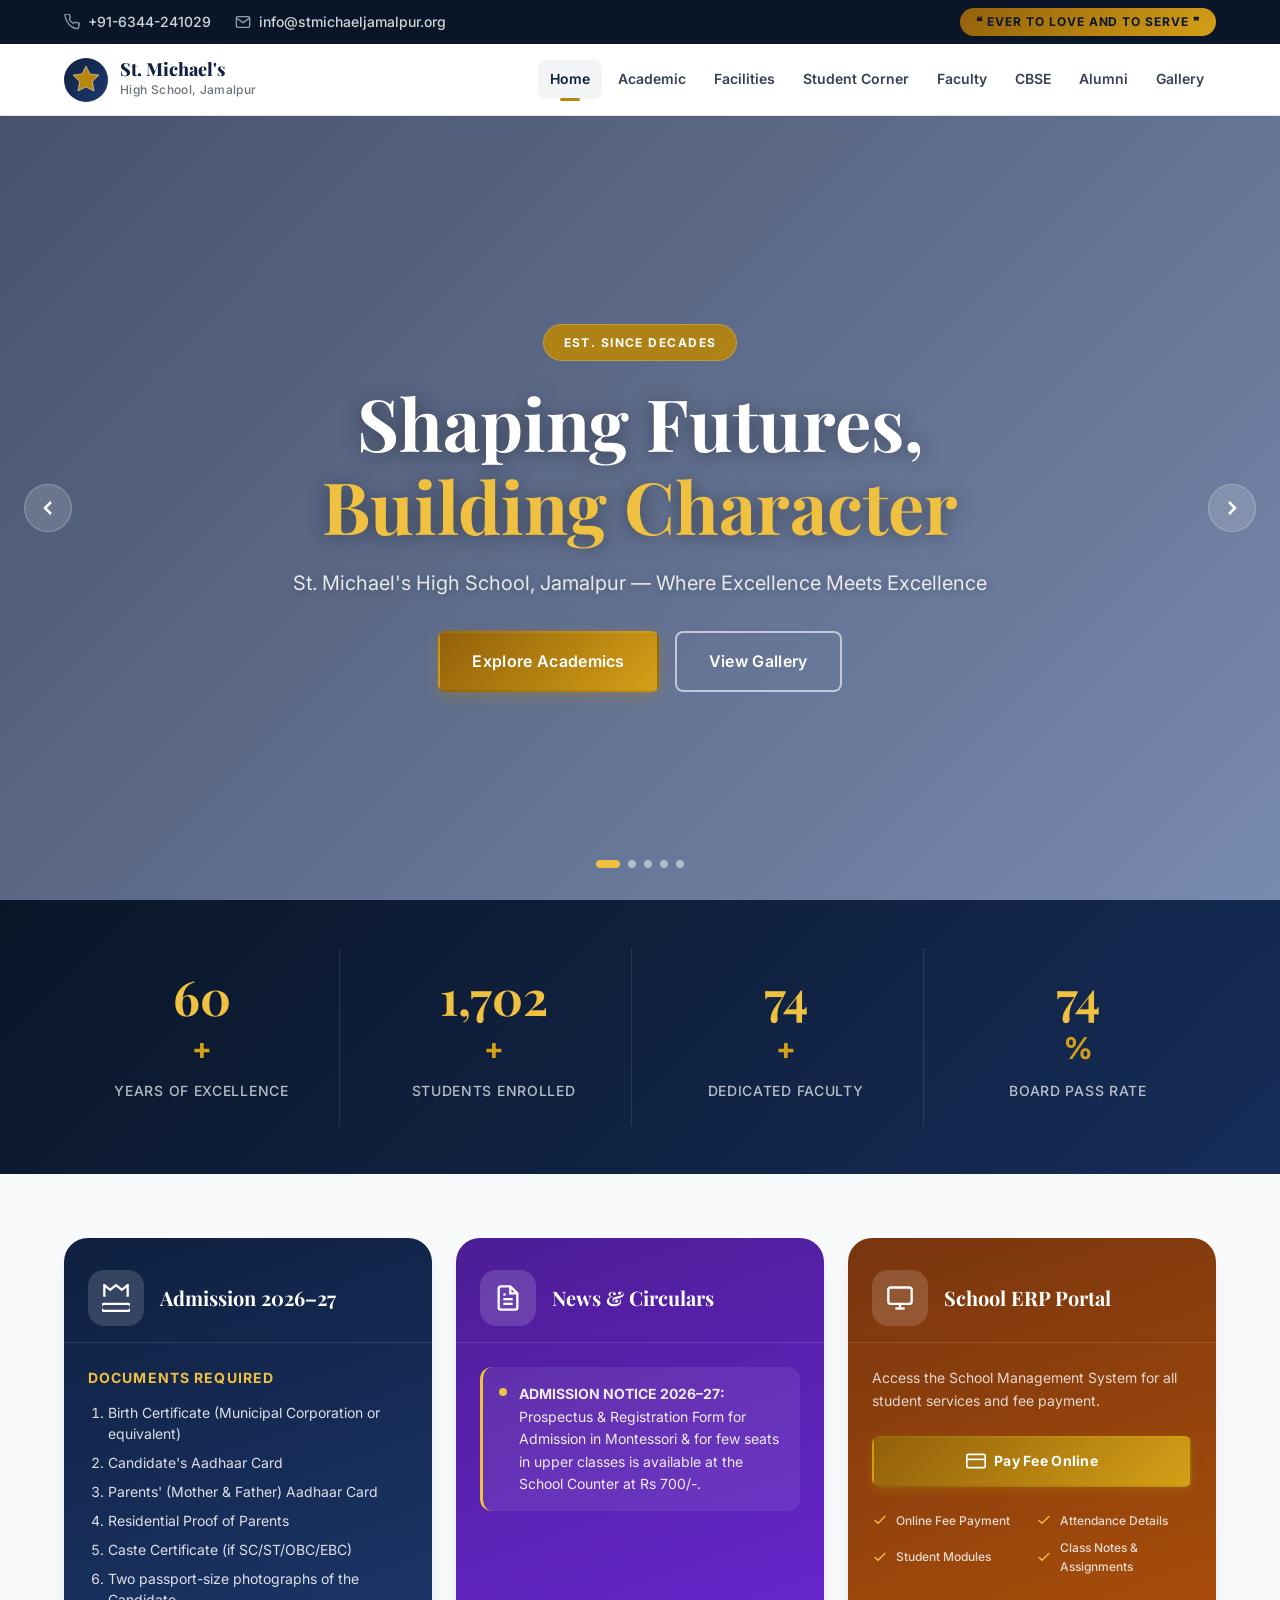
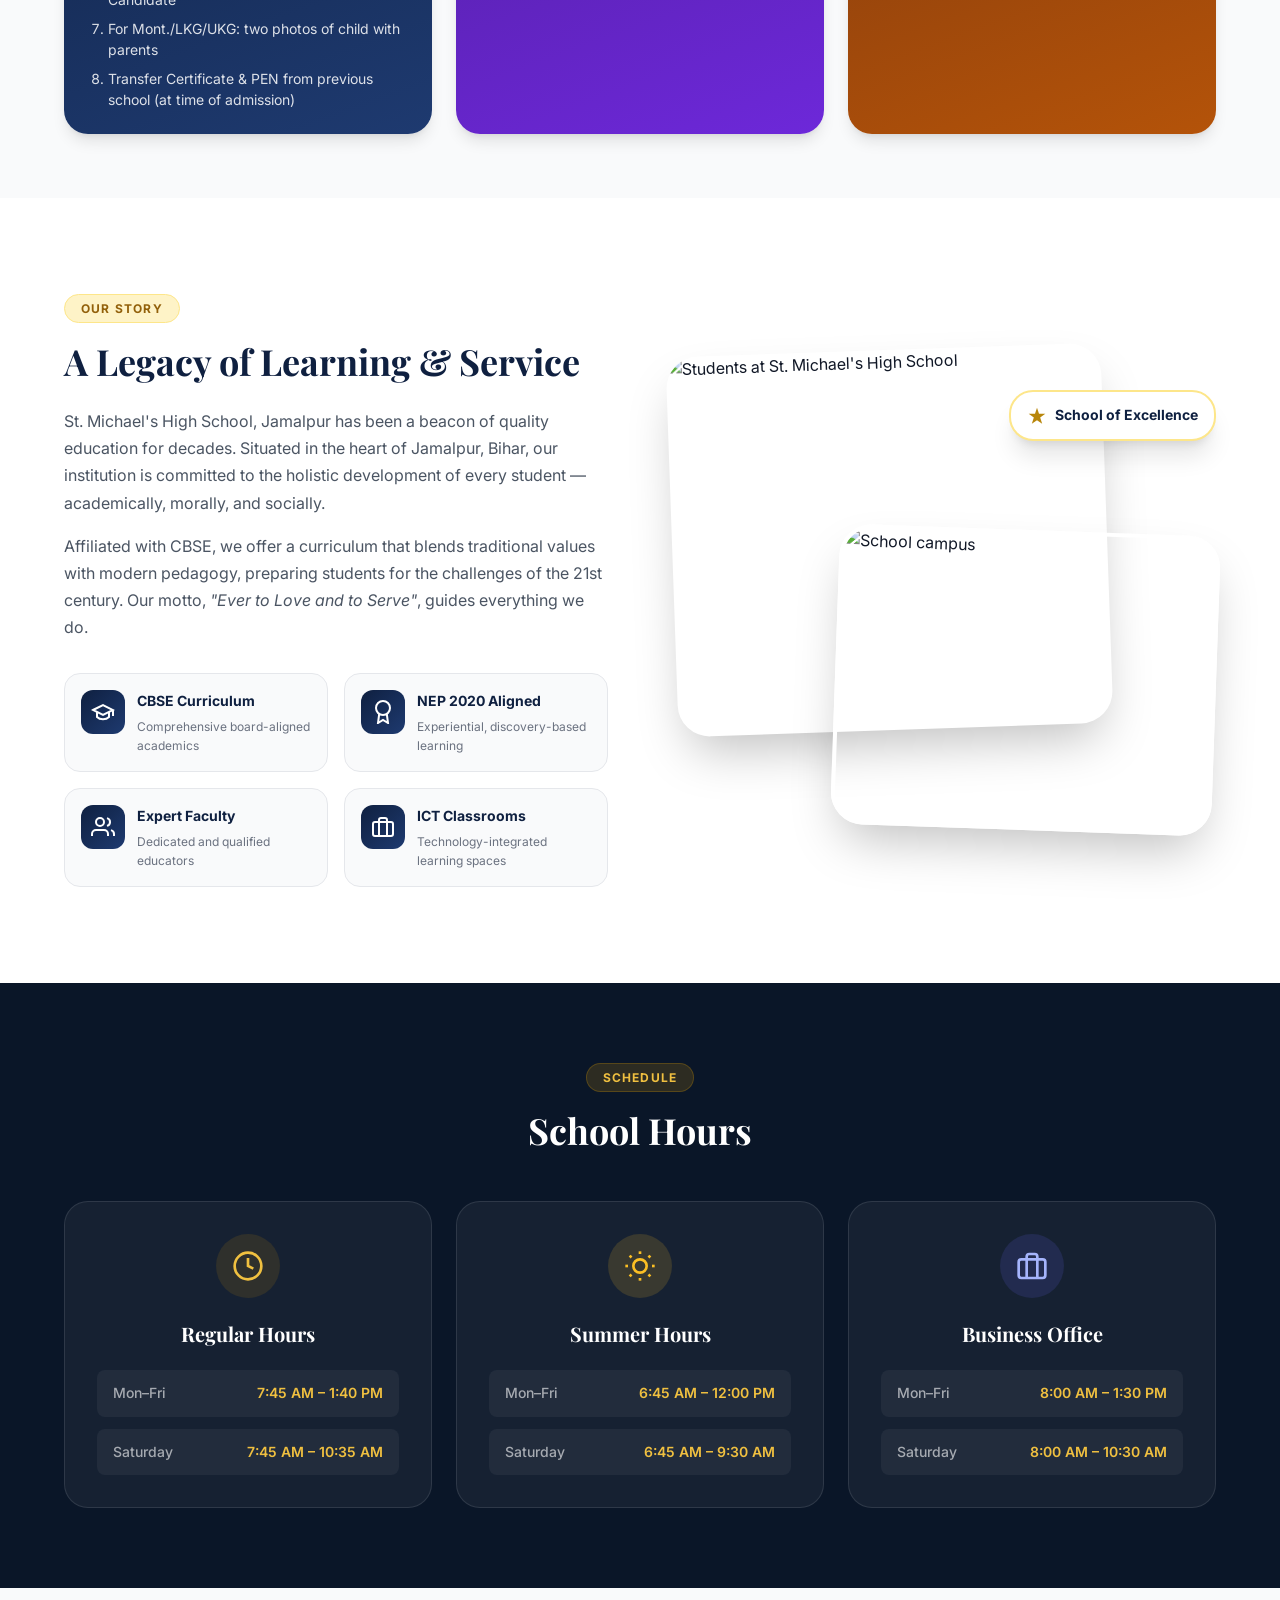
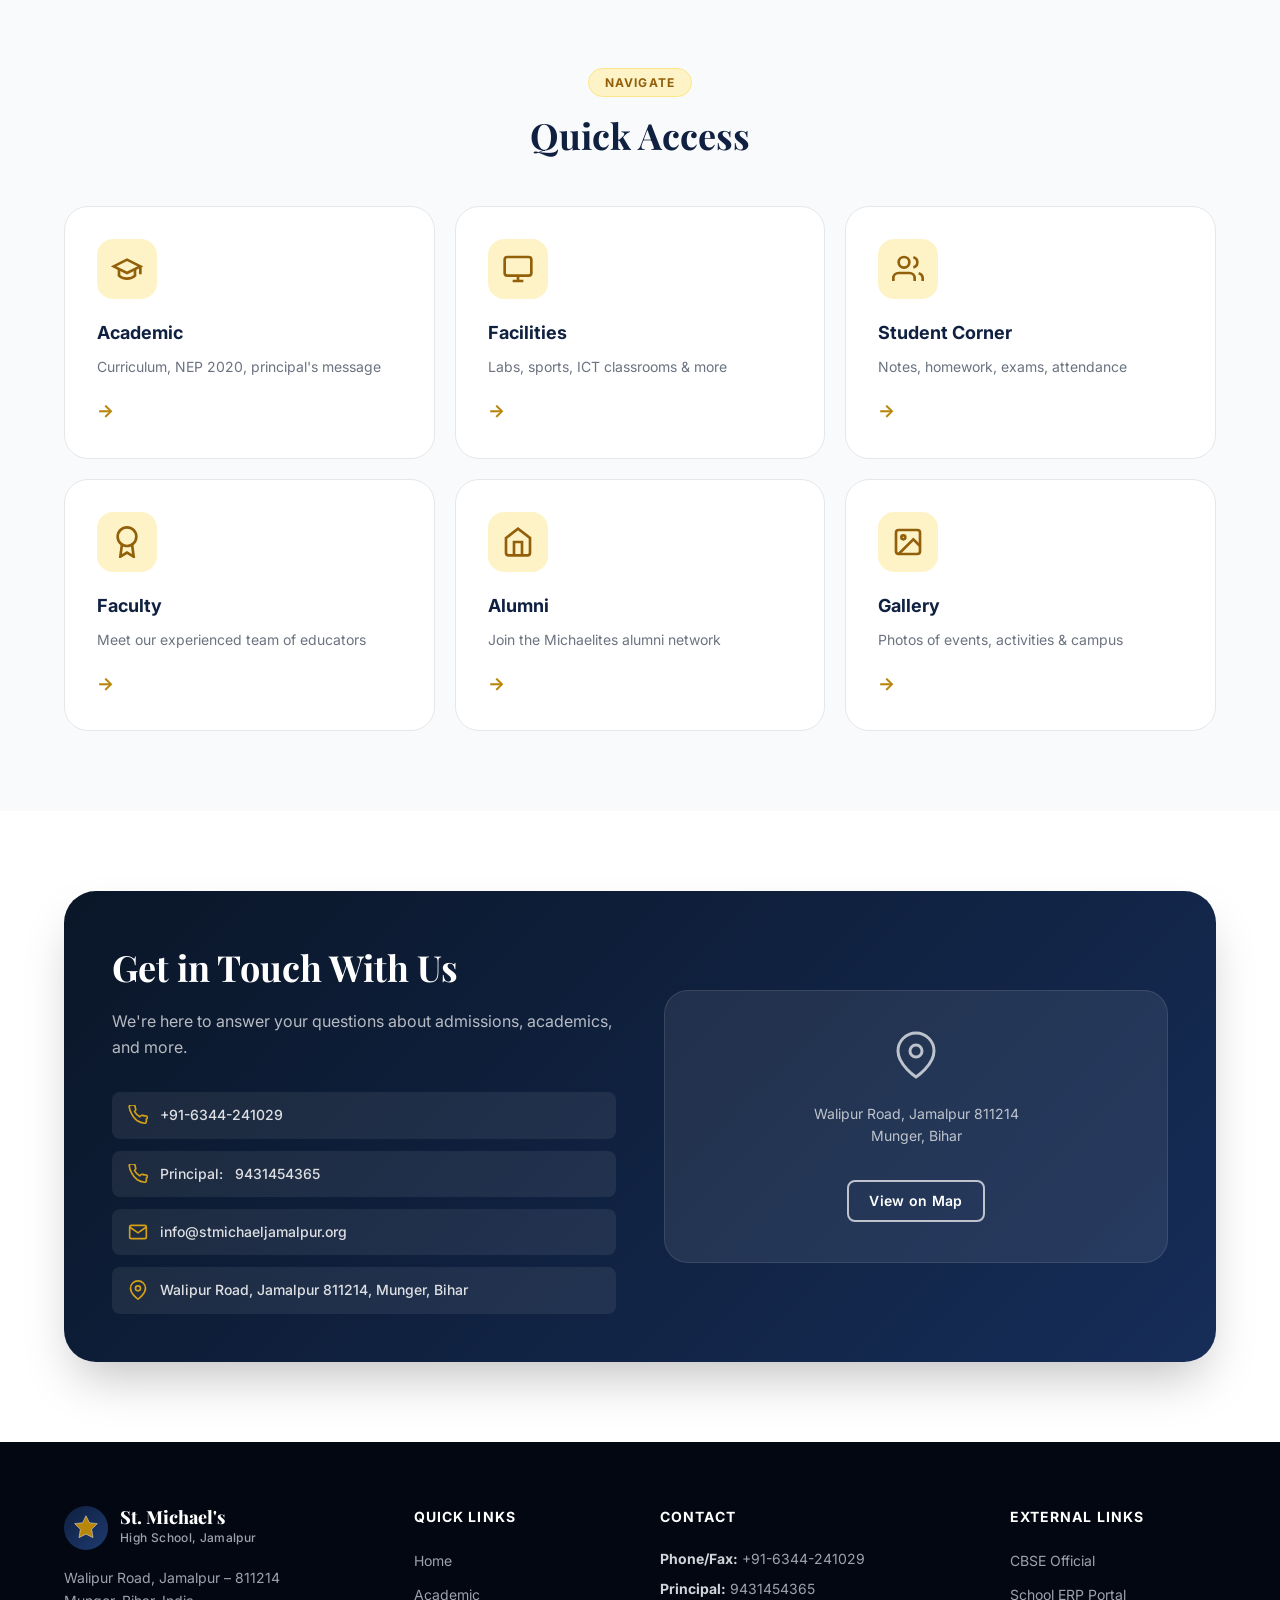
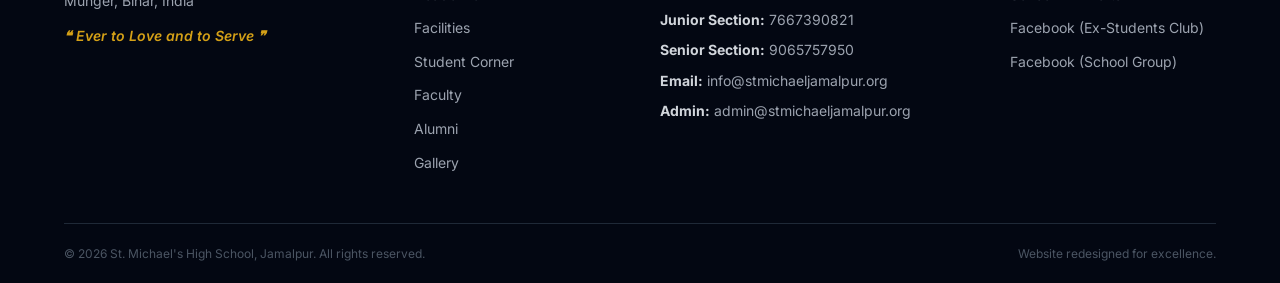
==== commit 44680c8c: "Add files via upload" ====
--- a/index.html
+++ b/index.html
@@ -1,4 +1,4 @@
-﻿<!DOCTYPE html>
+<!DOCTYPE html>
 <html lang="en">
 <head>
   <meta charset="UTF-8">
@@ -459,11 +459,11 @@
                 <svg width="20" height="20" viewBox="0 0 24 24" fill="none" stroke="currentColor" stroke-width="2"><path d="M22 16.92v3a2 2 0 01-2.18 2 19.79 19.79 0 01-8.63-3.07A19.5 19.5 0 014.55 11a19.79 19.79 0 01-3.07-8.67A2 2 0 013.46 0h3a2 2 0 012 1.72c.127.96.361 1.903.7 2.81a2 2 0 01-.45 2.11L7.91 7.91a16 16 0 006.29 6.29l1.28-1.27a2 2 0 012.11-.45c.907.339 1.85.573 2.81.7A2 2 0 0122 16.92z"/></svg>
                 <span data-contact="phone">+91-6344-241029</span>
               </a>
-              <a href="tel:<span data-contact="principal">9431454365</span>" class="cta-contact-item" id="contact-principal">
+              <a href="tel:9431454365" class="cta-contact-item" id="contact-principal">
                 <svg width="20" height="20" viewBox="0 0 24 24" fill="none" stroke="currentColor" stroke-width="2"><path d="M22 16.92v3a2 2 0 01-2.18 2 19.79 19.79 0 01-8.63-3.07A19.5 19.5 0 014.55 11a19.79 19.79 0 01-3.07-8.67A2 2 0 013.46 0h3a2 2 0 012 1.72c.127.96.361 1.903.7 2.81a2 2 0 01-.45 2.11L7.91 7.91a16 16 0 006.29 6.29l1.28-1.27a2 2 0 012.11-.45c.907.339 1.85.573 2.81.7A2 2 0 0122 16.92z"/></svg>
                 Principal: <span data-contact="principal">9431454365</span>
               </a>
-              <a href="mailto:<span data-contact="email">info@stmichaeljamalpur.org</span>" class="cta-contact-item" id="contact-email">
+              <a href="mailto:info@stmichaeljamalpur.org" class="cta-contact-item" id="contact-email">
                 <svg width="20" height="20" viewBox="0 0 24 24" fill="none" stroke="currentColor" stroke-width="2"><path d="M4 4h16c1.1 0 2 .9 2 2v12c0 1.1-.9 2-2 2H4c-1.1 0-2-.9-2-2V6c0-1.1.9-2 2-2z"/><polyline points="22,6 12,13 2,6"/></svg>
                 <span data-contact="email">info@stmichaeljamalpur.org</span>
               </a>
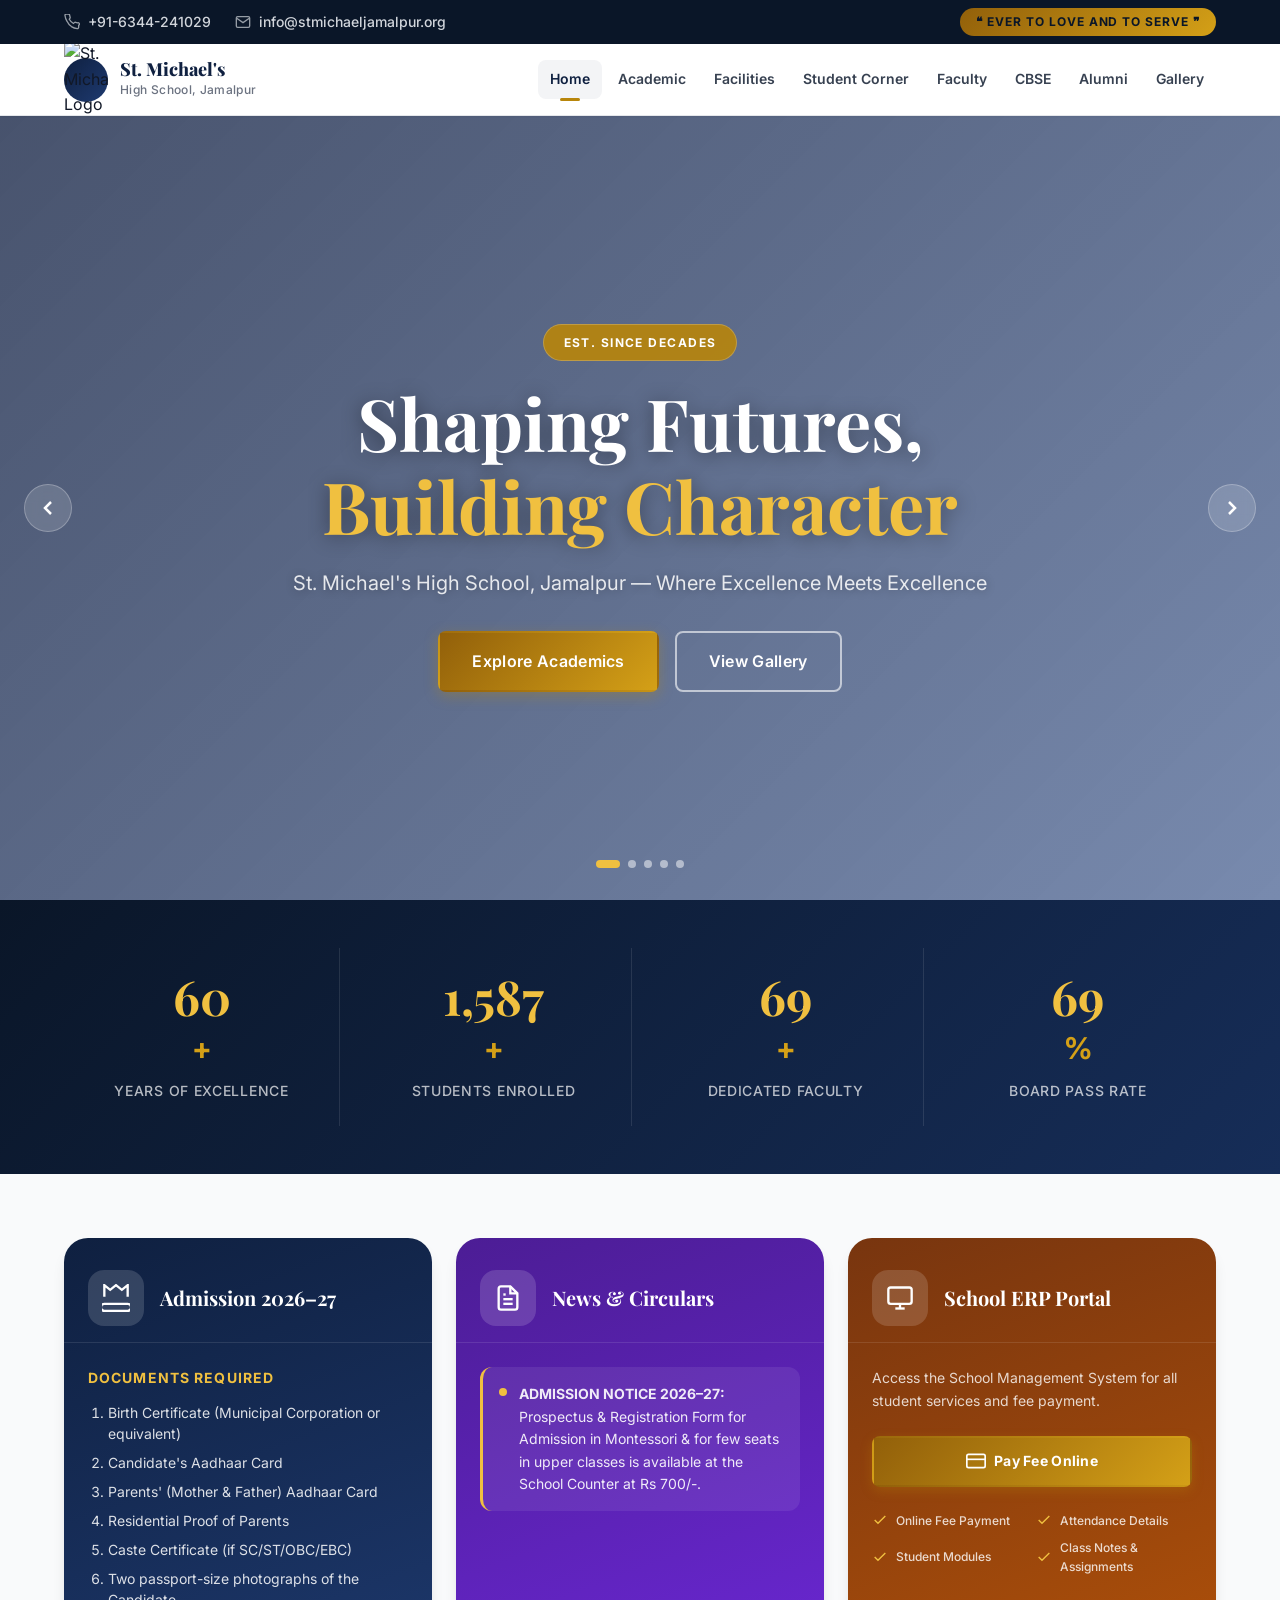
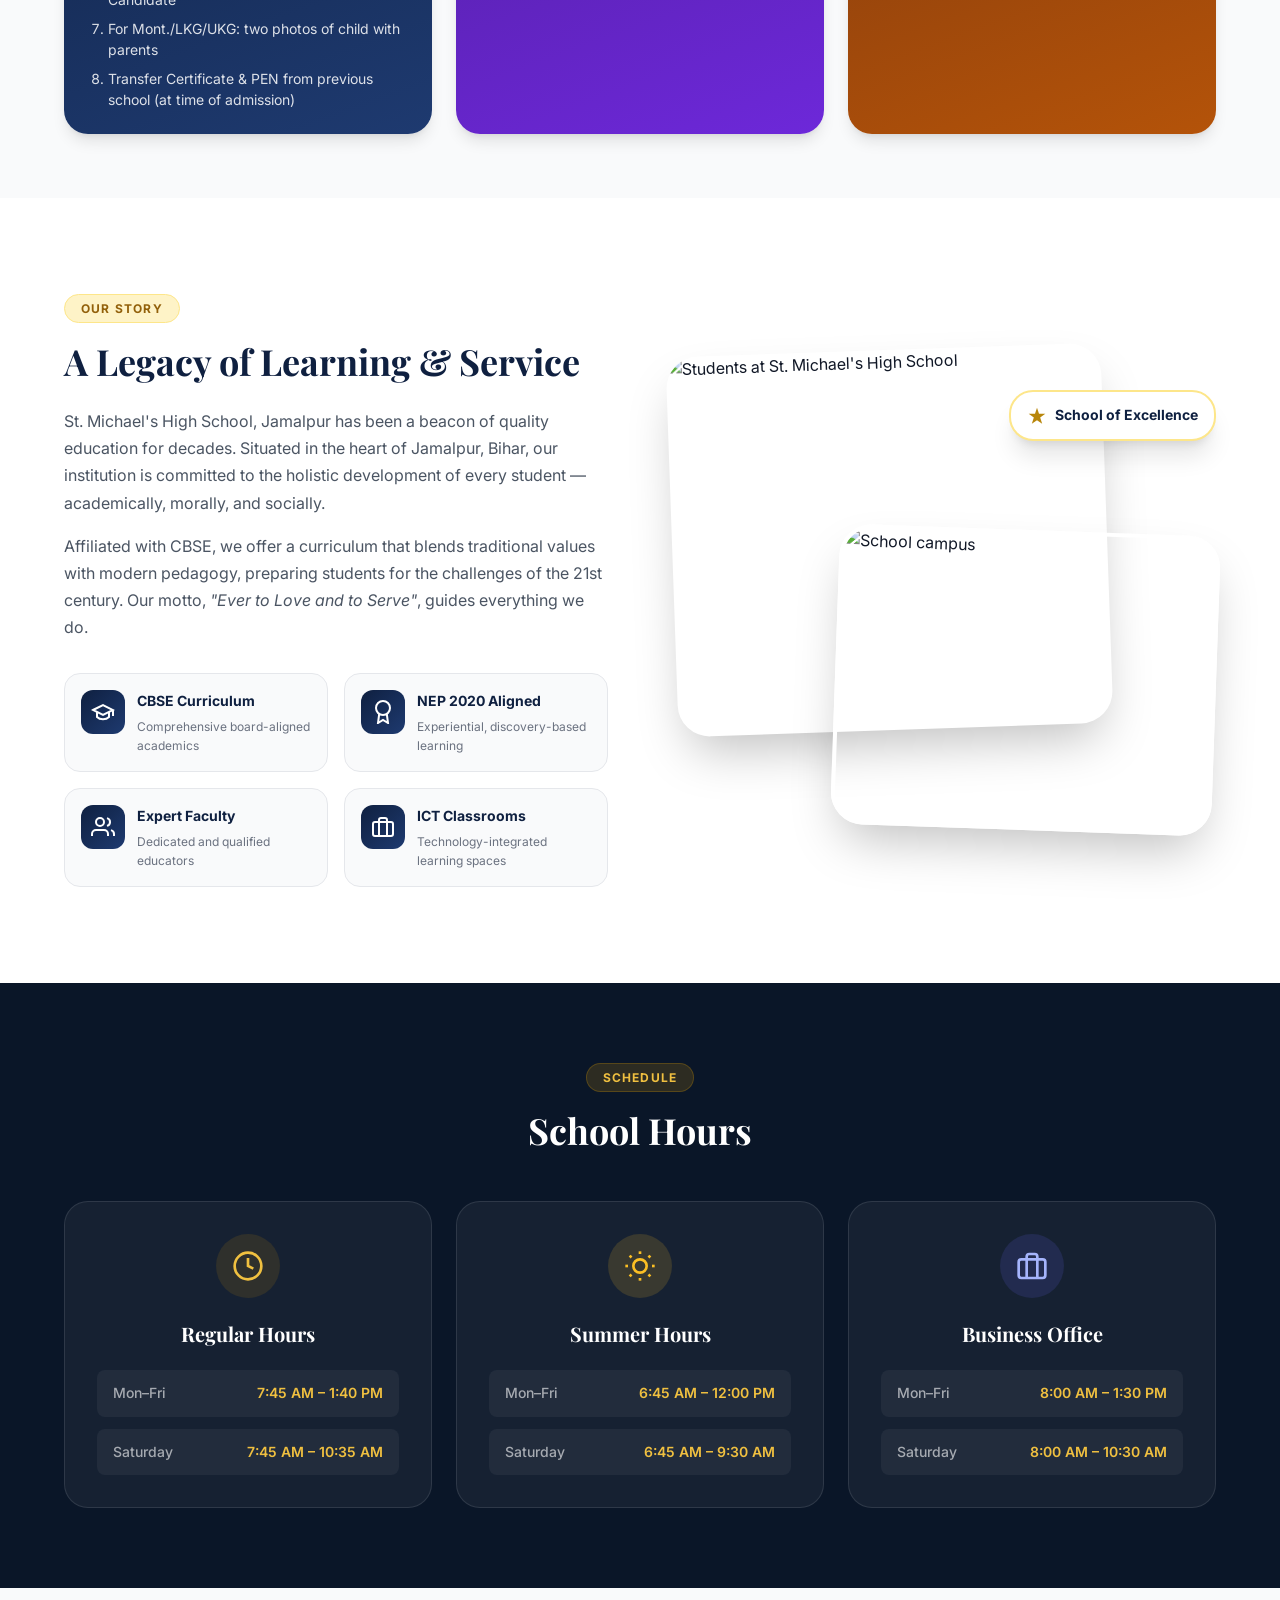
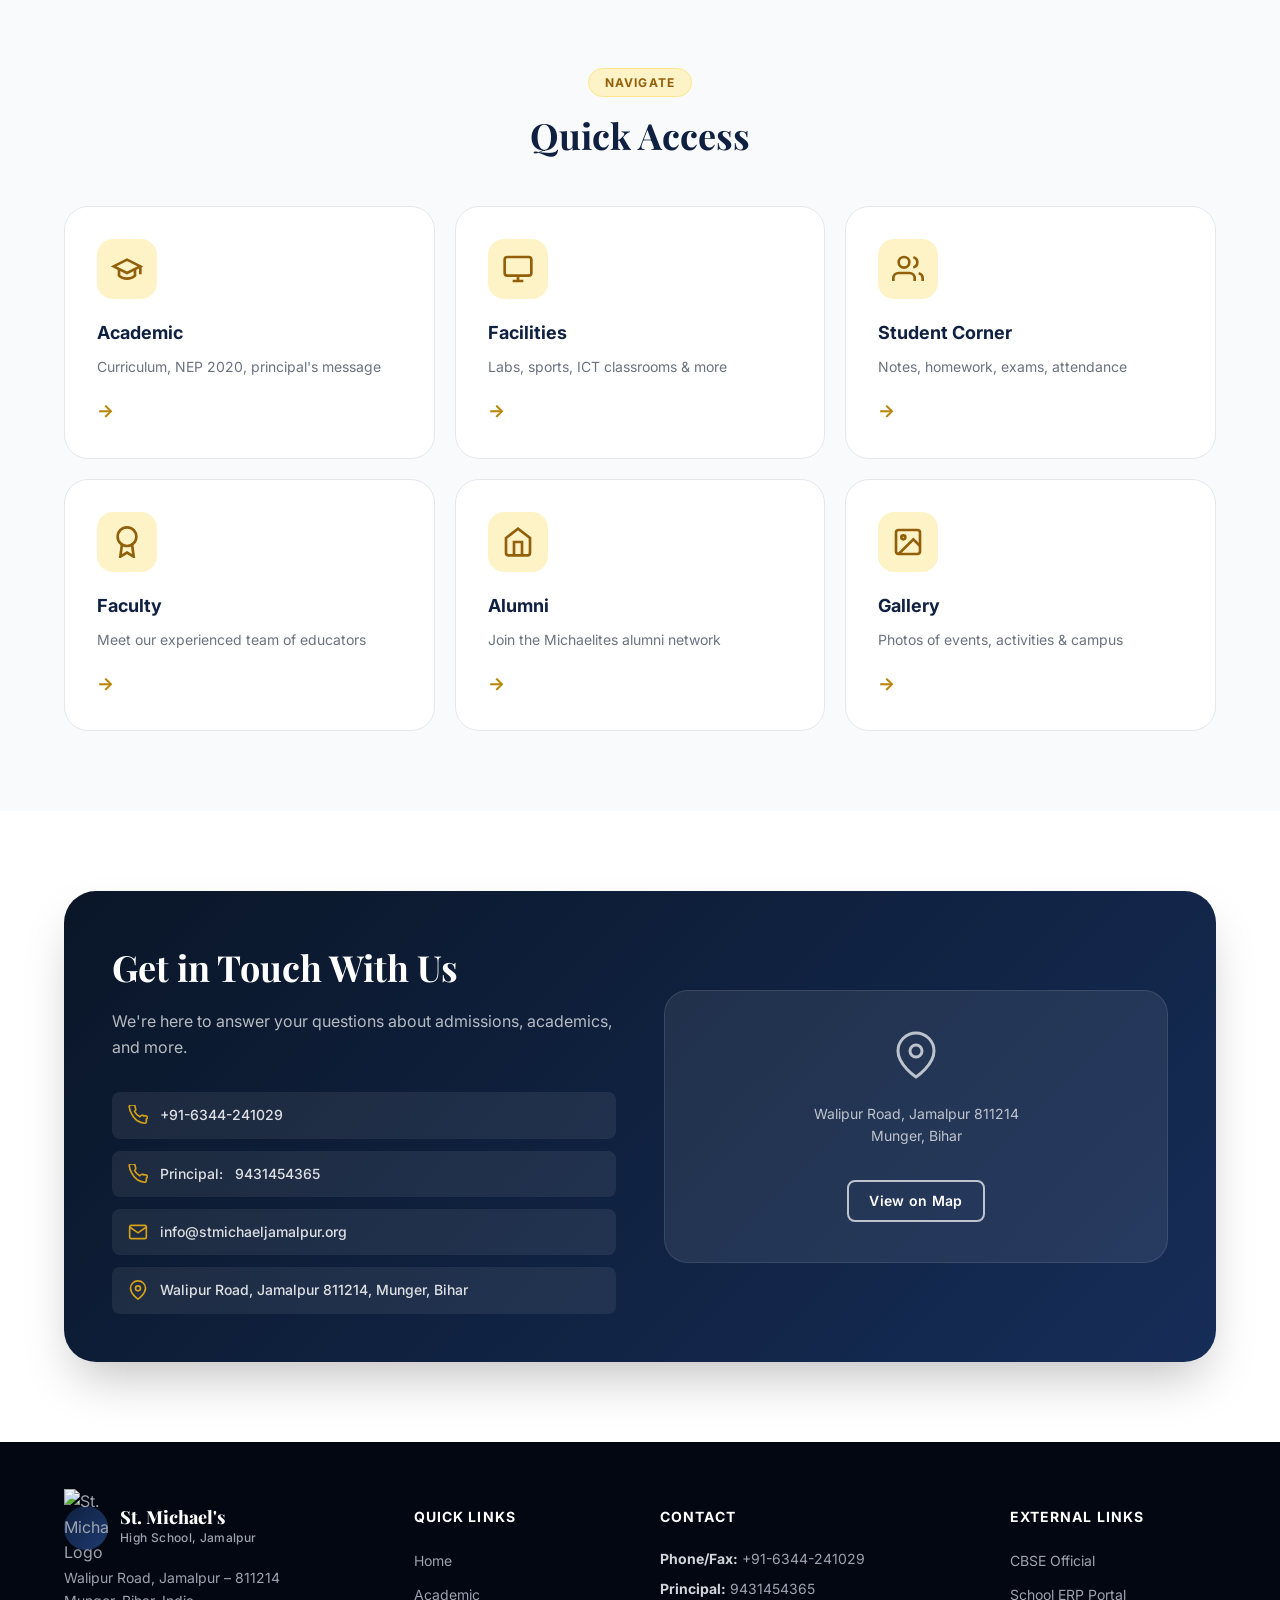
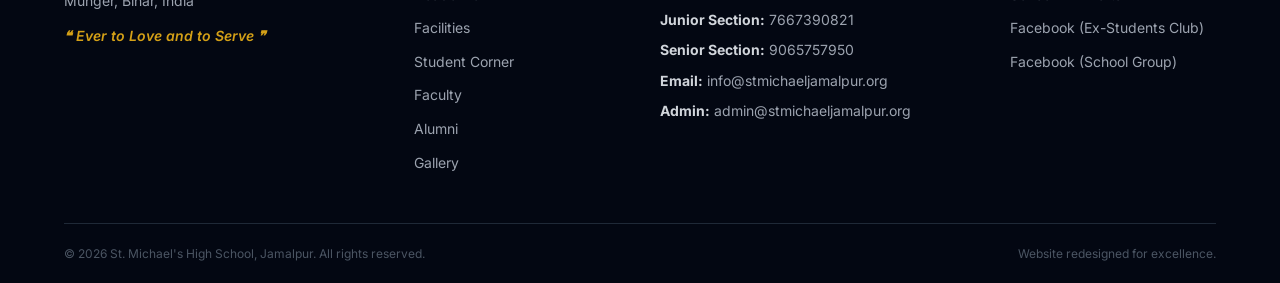
==== commit 35beaa6b: "Add files via upload" ====
--- a/index.html
+++ b/index.html
@@ -41,9 +41,7 @@
       <div class="nav-inner">
         <a href="index.html" class="nav-brand" aria-label="St. Michael's High School Home">
           <div class="logo-circle">
-            <svg width="32" height="32" viewBox="0 0 32 32" fill="none">
-              <path d="M16 2L20 10L29 11L22.5 17.5L24 27L16 23L8 27L9.5 17.5L3 11L12 10L16 2Z" fill="#B8860B" stroke="#fff" stroke-width="0.5"/>
-            </svg>
+            <img src="images/a0fca4f7-700c-4b5d-a41d-f9d0f08ff7d4.jpg" alt="St. Michael's Logo">
           </div>
           <div class="logo-text">
             <span class="logo-title">St. Michael's</span>
@@ -492,9 +490,7 @@
         <div class="footer-col">
           <div class="footer-brand">
             <div class="logo-circle">
-              <svg width="28" height="28" viewBox="0 0 32 32" fill="none">
-                <path d="M16 2L20 10L29 11L22.5 17.5L24 27L16 23L8 27L9.5 17.5L3 11L12 10L16 2Z" fill="#B8860B" stroke="#fff" stroke-width="0.5"/>
-              </svg>
+              <img src="images/a0fca4f7-700c-4b5d-a41d-f9d0f08ff7d4.jpg" alt="St. Michael's Logo">
             </div>
             <div class="logo-text">
               <span class="logo-title">St. Michael's</span>
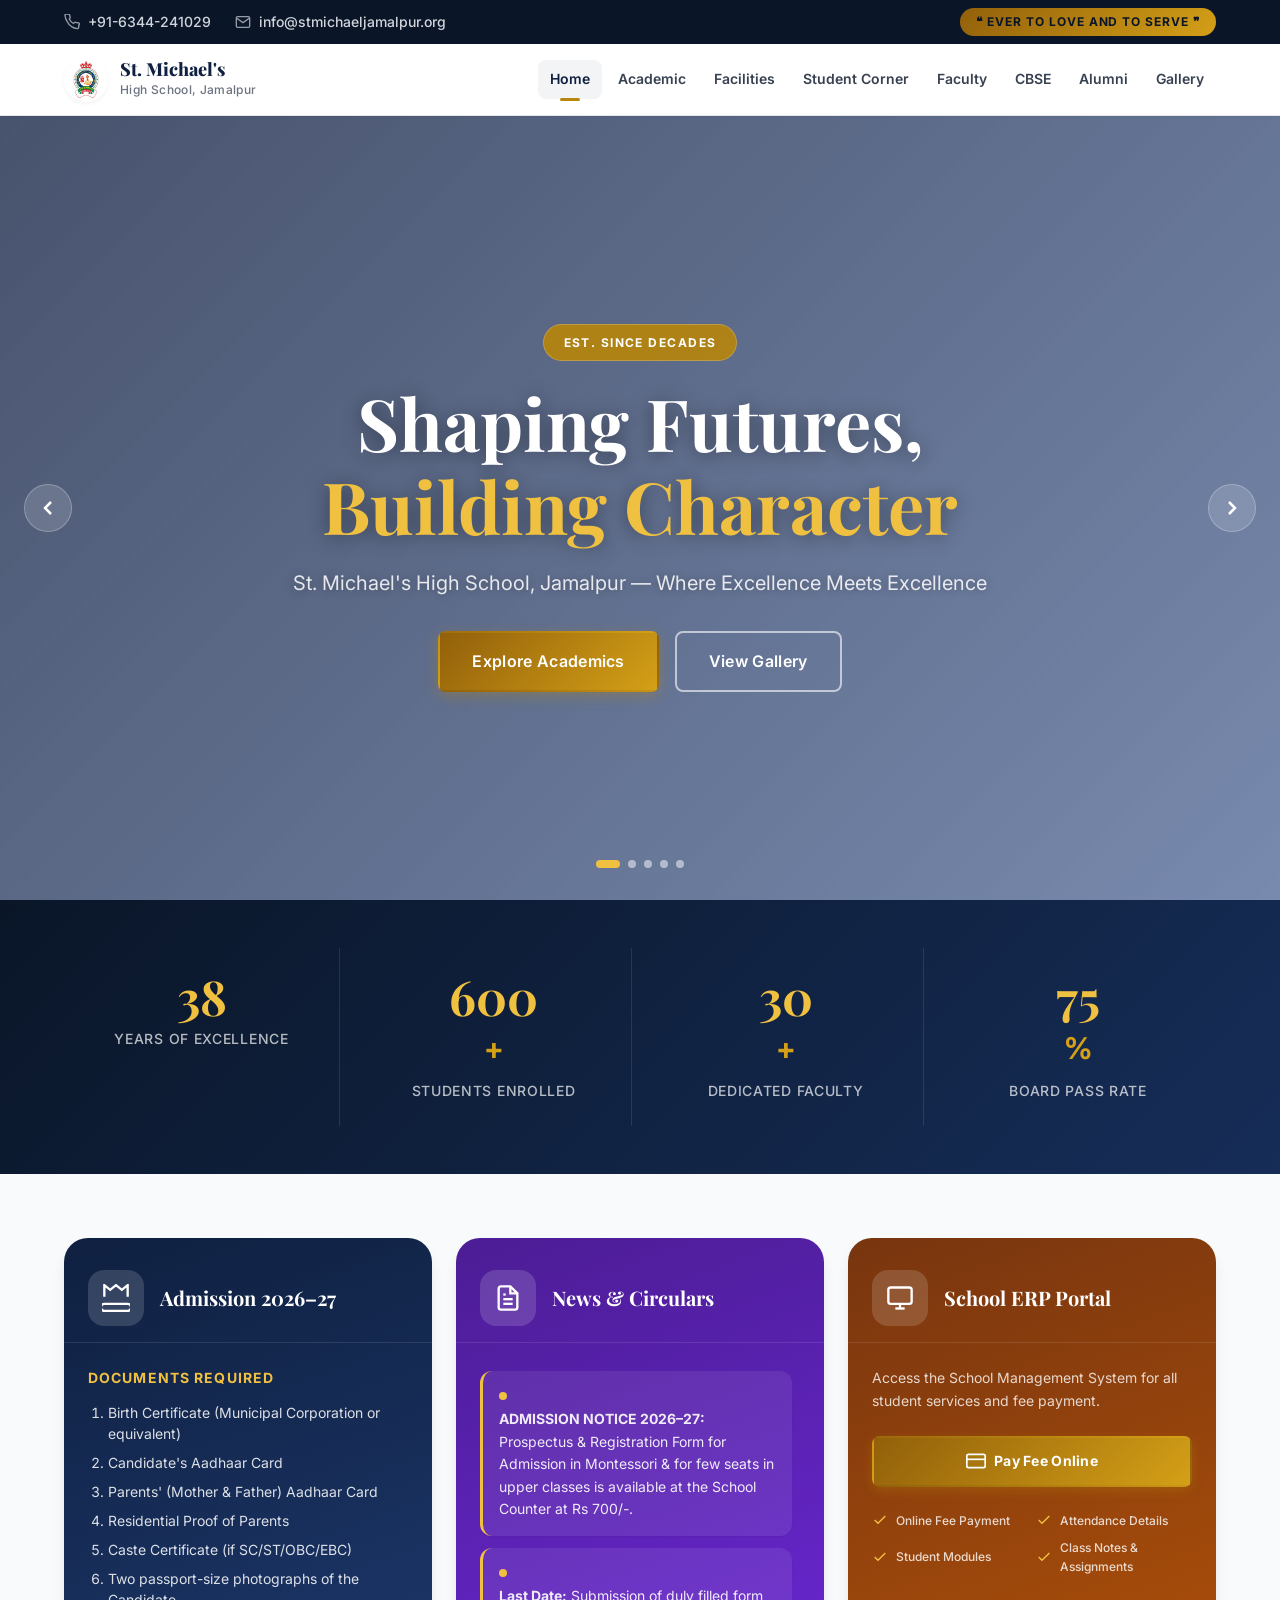
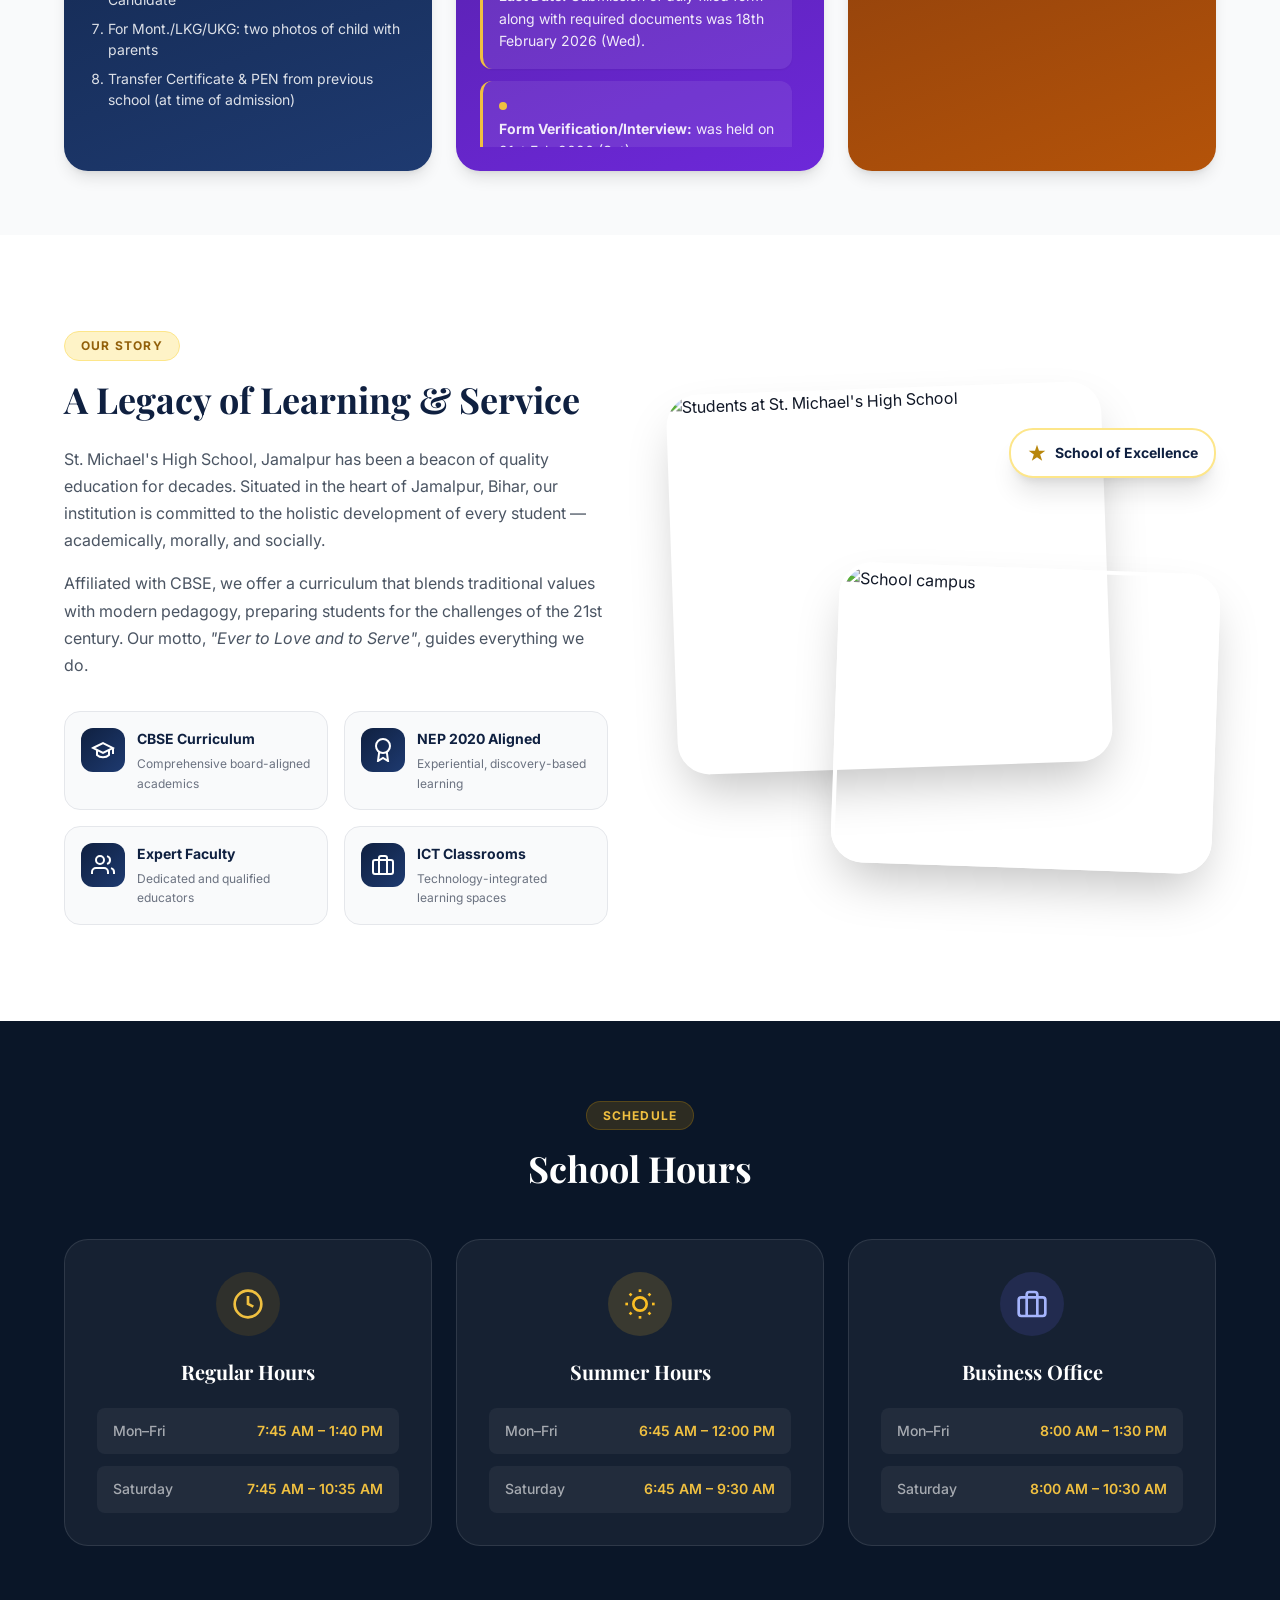
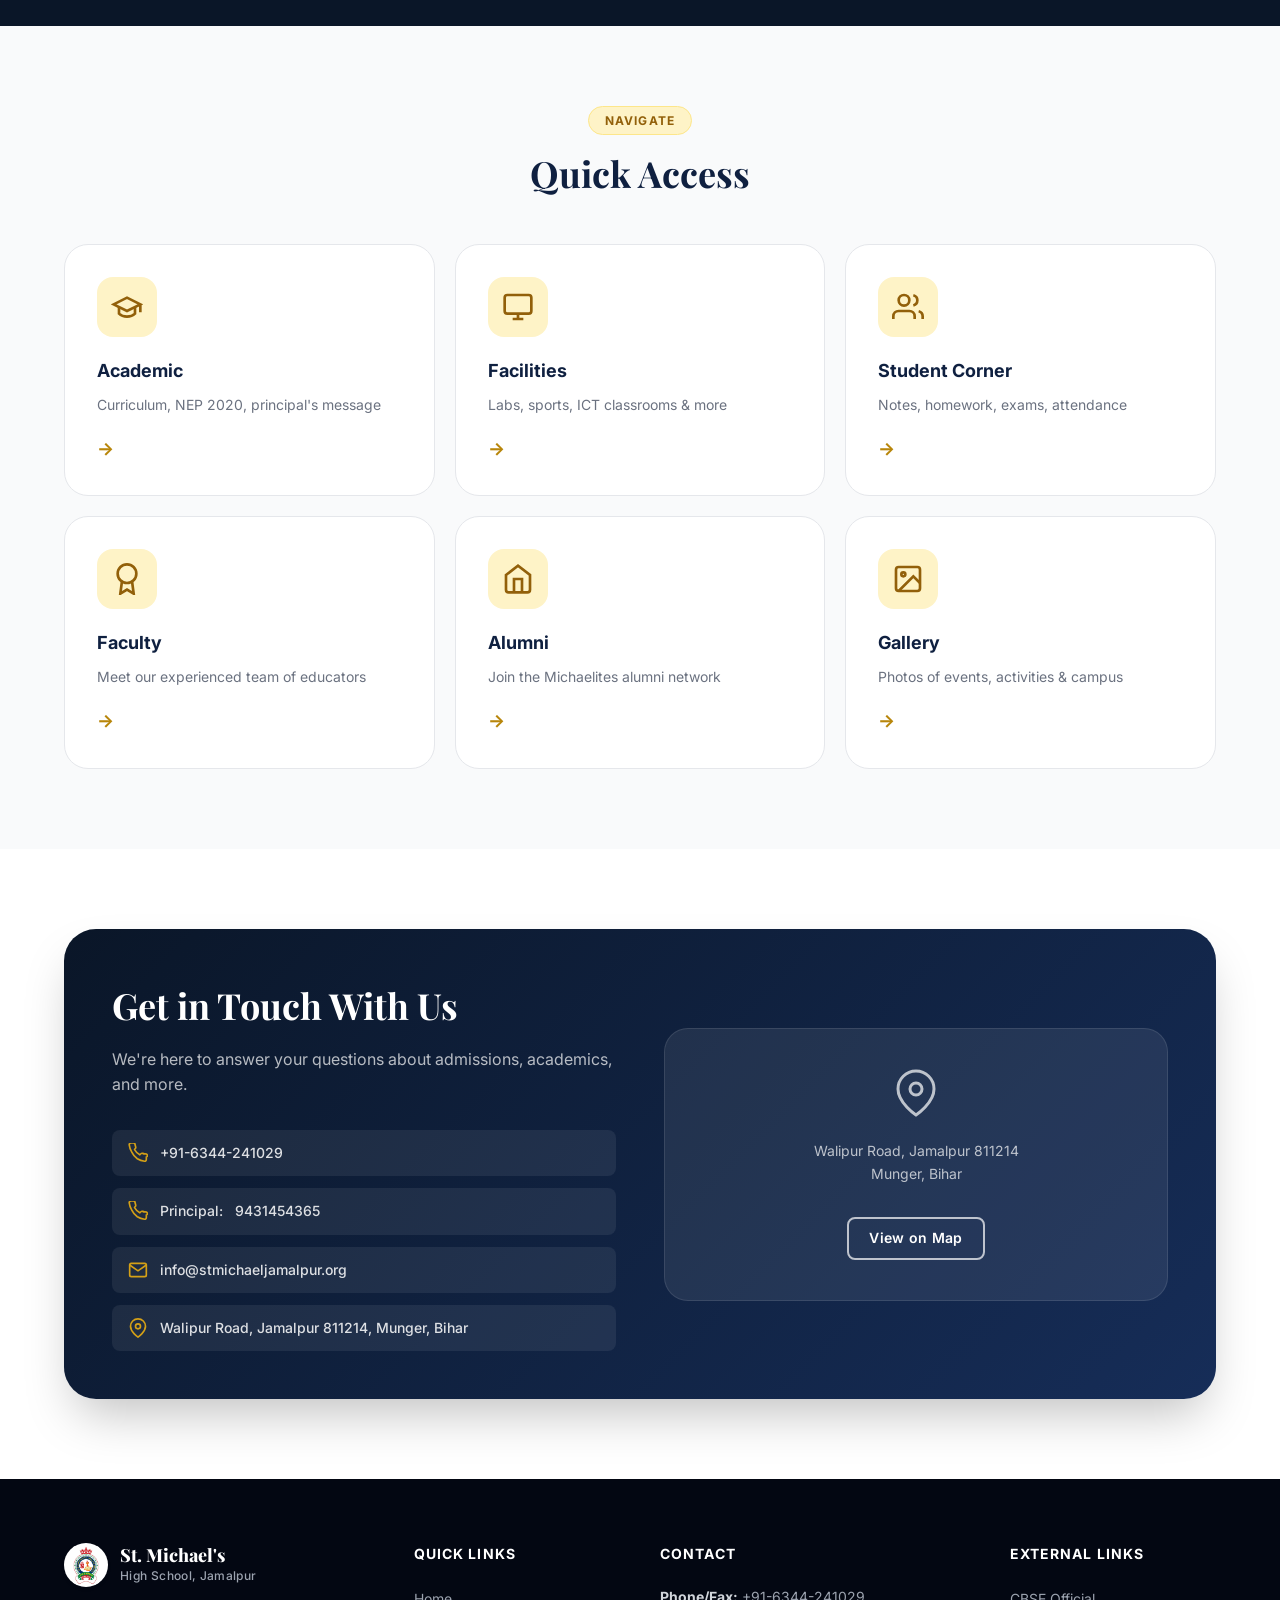
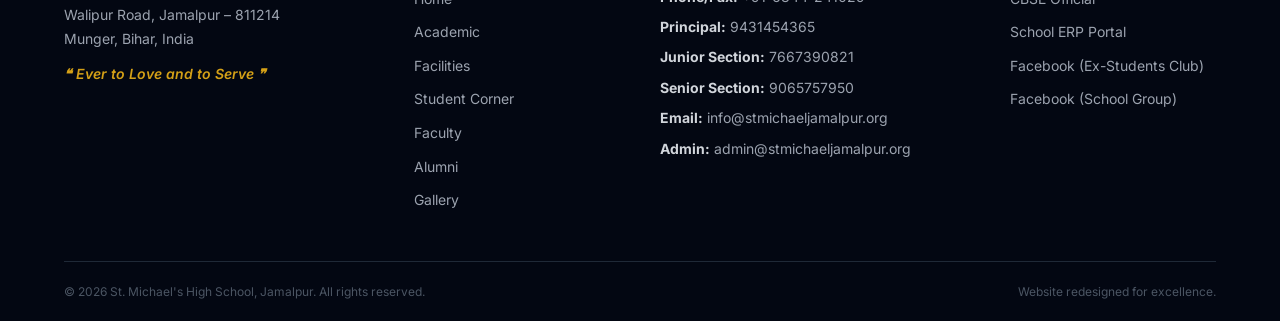
==== commit af67a432: "Add files via upload" ====
--- a/index.html
+++ b/index.html
@@ -138,15 +138,15 @@
       <div class="container">
         <div class="stats-grid">
           <div class="stat-item">
-            <span class="stat-num" data-target="60">0</span><span class="stat-suffix">+</span>
+            <span class="stat-num" data-target="38">0</span>
             <span class="stat-label">Years of Excellence</span>
           </div>
           <div class="stat-item">
-            <span class="stat-num" data-target="2500">0</span><span class="stat-suffix">+</span>
+            <span class="stat-num" data-target="900">0</span><span class="stat-suffix">+</span>
             <span class="stat-label">Students Enrolled</span>
           </div>
           <div class="stat-item">
-            <span class="stat-num" data-target="100">0</span><span class="stat-suffix">+</span>
+            <span class="stat-num" data-target="30">0</span><span class="stat-suffix">+</span>
             <span class="stat-label">Dedicated Faculty</span>
           </div>
           <div class="stat-item">
--- a/css/style.css
+++ b/css/style.css
@@ -38,8 +38,8 @@
   --gray-300: #d1d5db;
   --gray-200: #e5e7eb;
   --gray-100: #f3f4f6;
-  --gray-50:  #f9fafb;
-  --white:    #ffffff;
+  --gray-50: #f9fafb;
+  --white: #ffffff;
 
   /* Semantic */
   --color-primary: var(--navy-800);
@@ -106,12 +106,19 @@
 }
 
 /* ── Reset & Base ───────────────────────────────────────────── */
-*, *::before, *::after { box-sizing: border-box; margin: 0; padding: 0; }
+*,
+*::before,
+*::after {
+  box-sizing: border-box;
+  margin: 0;
+  padding: 0;
+}
 
 html {
   scroll-behavior: smooth;
   font-size: 16px;
   -webkit-text-size-adjust: 100%;
+  overflow-x: hidden;
 }
 
 body {
@@ -124,11 +131,34 @@
   overflow-x: hidden;
 }
 
-img { max-width: 100%; height: auto; display: block; }
-a { text-decoration: none; color: inherit; }
-ul, ol { list-style: none; }
-button { cursor: pointer; border: none; background: none; font-family: inherit; }
-input, textarea, select { font-family: inherit; }
+img {
+  max-width: 100%;
+  height: auto;
+  display: block;
+}
+
+a {
+  text-decoration: none;
+  color: inherit;
+}
+
+ul,
+ol {
+  list-style: none;
+}
+
+button {
+  cursor: pointer;
+  border: none;
+  background: none;
+  font-family: inherit;
+}
+
+input,
+textarea,
+select {
+  font-family: inherit;
+}
 
 /* ── Skip Link ──────────────────────────────────────────────── */
 .skip-link {
@@ -143,7 +173,10 @@
   font-weight: 600;
   transition: top var(--transition-fast);
 }
-.skip-link:focus { top: var(--space-4); }
+
+.skip-link:focus {
+  top: var(--space-4);
+}
 
 /* ── Container ──────────────────────────────────────────────── */
 .container {
@@ -162,17 +195,20 @@
   position: relative;
   z-index: 100;
 }
+
 .topbar-inner {
   display: flex;
   align-items: center;
   justify-content: space-between;
   width: 100%;
 }
+
 .topbar-contacts {
   display: flex;
   gap: var(--space-6);
   align-items: center;
 }
+
 .topbar-item {
   display: flex;
   align-items: center;
@@ -182,9 +218,18 @@
   font-weight: 500;
   transition: color var(--transition-fast);
 }
-.topbar-item:hover { color: var(--gold-300); }
-.topbar-item svg { flex-shrink: 0; opacity: 0.7; }
-.topbar-motto { }
+
+.topbar-item:hover {
+  color: var(--gold-300);
+}
+
+.topbar-item svg {
+  flex-shrink: 0;
+  opacity: 0.7;
+}
+
+.topbar-motto {}
+
 .motto-badge {
   display: inline-block;
   background: linear-gradient(135deg, var(--gold-600), var(--gold-400));
@@ -209,32 +254,49 @@
   align-items: center;
   transition: box-shadow var(--transition);
 }
+
 .navbar.scrolled {
   box-shadow: var(--shadow-md);
 }
+
 .nav-inner {
   display: flex;
   align-items: center;
   justify-content: space-between;
   width: 100%;
 }
+
 .nav-brand {
   display: flex;
   align-items: center;
   gap: var(--space-3);
   flex-shrink: 0;
 }
+
 .logo-circle {
   width: 44px;
   height: 44px;
-  background: linear-gradient(135deg, var(--navy-800), var(--navy-600));
+  background: #fff;
   border-radius: var(--radius-full);
   display: flex;
   align-items: center;
   justify-content: center;
   flex-shrink: 0;
-}
-.logo-text { display: flex; flex-direction: column; }
+  overflow: hidden;
+  box-shadow: 0 2px 4px rgba(0,0,0,0.05);
+}
+
+.logo-circle img {
+  width: 90%;
+  height: 90%;
+  object-fit: contain;
+}
+
+.logo-text {
+  display: flex;
+  flex-direction: column;
+}
+
 .logo-title {
   font-size: var(--text-lg);
   font-weight: 800;
@@ -242,18 +304,22 @@
   line-height: 1.1;
   font-family: var(--font-display);
 }
+
 .logo-subtitle {
   font-size: var(--text-xs);
   color: var(--gray-500);
   font-weight: 500;
   letter-spacing: 0.03em;
 }
-.nav-menu { }
+
+.nav-menu {}
+
 .nav-list {
   display: flex;
   align-items: center;
   gap: var(--space-1);
 }
+
 .nav-link {
   display: block;
   padding: var(--space-2) var(--space-3);
@@ -265,11 +331,13 @@
   position: relative;
   white-space: nowrap;
 }
+
 .nav-link:hover,
 .nav-link.active {
   color: var(--navy-800);
   background: var(--gray-100);
 }
+
 .nav-link.active::after {
   content: '';
   position: absolute;
@@ -281,6 +349,7 @@
   background: var(--gold-500);
   border-radius: var(--radius-full);
 }
+
 .menu-toggle {
   display: none;
   flex-direction: column;
@@ -289,7 +358,11 @@
   border-radius: var(--radius);
   transition: background var(--transition-fast);
 }
-.menu-toggle:hover { background: var(--gray-100); }
+
+.menu-toggle:hover {
+  background: var(--gray-100);
+}
+
 .menu-toggle span {
   display: block;
   width: 22px;
@@ -298,9 +371,18 @@
   border-radius: var(--radius-full);
   transition: transform var(--transition), opacity var(--transition);
 }
-.menu-toggle.open span:nth-child(1) { transform: translateY(7px) rotate(45deg); }
-.menu-toggle.open span:nth-child(2) { opacity: 0; }
-.menu-toggle.open span:nth-child(3) { transform: translateY(-7px) rotate(-45deg); }
+
+.menu-toggle.open span:nth-child(1) {
+  transform: translateY(7px) rotate(45deg);
+}
+
+.menu-toggle.open span:nth-child(2) {
+  opacity: 0;
+}
+
+.menu-toggle.open span:nth-child(3) {
+  transform: translateY(-7px) rotate(-45deg);
+}
 
 /* ── Hero Slider ─────────────────────────────────────────────── */
 .hero {
@@ -310,7 +392,13 @@
   max-height: 800px;
   overflow: hidden;
 }
-.hero-slider { width: 100%; height: 100%; position: relative; }
+
+.hero-slider {
+  width: 100%;
+  height: 100%;
+  position: relative;
+}
+
 .hero-slide {
   position: absolute;
   inset: 0;
@@ -322,7 +410,12 @@
   opacity: 0;
   transition: opacity 0.8s ease;
 }
-.hero-slide.active { opacity: 1; z-index: 1; }
+
+.hero-slide.active {
+  opacity: 1;
+  z-index: 1;
+}
+
 .hero-content {
   text-align: center;
   color: var(--white);
@@ -330,10 +423,19 @@
   max-width: 760px;
   animation: heroIn 0.8s ease forwards;
 }
+
 @keyframes heroIn {
-  from { opacity: 0; transform: translateY(30px); }
-  to   { opacity: 1; transform: translateY(0); }
-}
+  from {
+    opacity: 0;
+    transform: translateY(30px);
+  }
+
+  to {
+    opacity: 1;
+    transform: translateY(0);
+  }
+}
+
 .hero-badge {
   display: inline-block;
   background: rgba(184, 134, 11, 0.9);
@@ -346,24 +448,35 @@
   padding: var(--space-2) var(--space-5);
   border-radius: var(--radius-full);
   margin-bottom: var(--space-5);
-  border: 1px solid rgba(255,255,255,0.2);
-}
+  border: 1px solid rgba(255, 255, 255, 0.2);
+}
+
 .hero-title {
   font-family: var(--font-display);
   font-size: clamp(2.2rem, 6vw, 4.5rem);
   font-weight: 700;
   line-height: 1.15;
   margin-bottom: var(--space-5);
-  text-shadow: 0 2px 20px rgba(0,0,0,0.4);
-}
-.hero-highlight { color: var(--gold-300); }
+  text-shadow: 0 2px 20px rgba(0, 0, 0, 0.4);
+}
+
+.hero-highlight {
+  color: var(--gold-300);
+}
+
 .hero-subtitle {
   font-size: clamp(1rem, 2.5vw, 1.25rem);
-  color: rgba(255,255,255,0.85);
+  color: rgba(255, 255, 255, 0.85);
   margin-bottom: var(--space-8);
-  text-shadow: 0 1px 10px rgba(0,0,0,0.3);
-}
-.hero-cta { display: flex; gap: var(--space-4); justify-content: center; flex-wrap: wrap; }
+  text-shadow: 0 1px 10px rgba(0, 0, 0, 0.3);
+}
+
+.hero-cta {
+  display: flex;
+  gap: var(--space-4);
+  justify-content: center;
+  flex-wrap: wrap;
+}
 
 /* Slider Controls */
 .slider-btn {
@@ -373,9 +486,9 @@
   z-index: 10;
   width: 48px;
   height: 48px;
-  background: rgba(255,255,255,0.15);
+  background: rgba(255, 255, 255, 0.15);
   backdrop-filter: blur(8px);
-  border: 1px solid rgba(255,255,255,0.25);
+  border: 1px solid rgba(255, 255, 255, 0.25);
   border-radius: var(--radius-full);
   display: flex;
   align-items: center;
@@ -383,12 +496,20 @@
   color: white;
   transition: background var(--transition), transform var(--transition-fast);
 }
+
 .slider-btn:hover {
-  background: rgba(255,255,255,0.3);
+  background: rgba(255, 255, 255, 0.3);
   transform: translateY(-50%) scale(1.05);
 }
-.slider-prev { left: var(--space-6); }
-.slider-next { right: var(--space-6); }
+
+.slider-prev {
+  left: var(--space-6);
+}
+
+.slider-next {
+  right: var(--space-6);
+}
+
 .slider-dots {
   position: absolute;
   bottom: var(--space-8);
@@ -398,15 +519,17 @@
   display: flex;
   gap: var(--space-2);
 }
+
 .slider-dot {
   width: 8px;
   height: 8px;
   border-radius: var(--radius-full);
-  background: rgba(255,255,255,0.5);
+  background: rgba(255, 255, 255, 0.5);
   cursor: pointer;
   transition: background var(--transition), width var(--transition);
   border: none;
 }
+
 .slider-dot.active {
   background: var(--gold-300);
   width: 24px;
@@ -429,46 +552,54 @@
   letter-spacing: 0.02em;
   text-decoration: none;
 }
+
 .btn:focus-visible {
   outline: 3px solid var(--gold-300);
   outline-offset: 2px;
 }
+
 .btn-primary {
   background: linear-gradient(135deg, var(--gold-600), var(--gold-400));
   color: var(--white);
-  box-shadow: 0 4px 14px rgba(184,134,11,0.35);
-}
+  box-shadow: 0 4px 14px rgba(184, 134, 11, 0.35);
+}
+
 .btn-primary:hover {
   background: linear-gradient(135deg, var(--gold-500), var(--gold-300));
-  box-shadow: 0 6px 20px rgba(184,134,11,0.45);
+  box-shadow: 0 6px 20px rgba(184, 134, 11, 0.45);
   transform: translateY(-1px);
   color: var(--white);
 }
+
 .btn-secondary {
   background: var(--navy-800);
   color: var(--white);
   box-shadow: var(--shadow-md);
 }
+
 .btn-secondary:hover {
   background: var(--navy-700);
   transform: translateY(-1px);
   color: var(--white);
 }
+
 .btn-outline {
   background: transparent;
   color: var(--white);
-  border-color: rgba(255,255,255,0.6);
+  border-color: rgba(255, 255, 255, 0.6);
   backdrop-filter: blur(4px);
 }
+
 .btn-outline:hover {
-  background: rgba(255,255,255,0.15);
+  background: rgba(255, 255, 255, 0.15);
   border-color: white;
   color: white;
 }
+
 .btn-outline-white {
   background: transparent;
   color: var(--white);
-  border: 2px solid rgba(255,255,255,0.7);
+  border: 2px solid rgba(255, 255, 255, 0.7);
   padding: var(--space-2) var(--space-5);
   border-radius: var(--radius);
   font-weight: 600;
@@ -478,14 +609,17 @@
   display: inline-block;
   margin-top: var(--space-4);
 }
+
 .btn-outline-white:hover {
-  background: rgba(255,255,255,0.2);
+  background: rgba(255, 255, 255, 0.2);
   color: white;
 }
+
 .btn-lg {
   padding: var(--space-4) var(--space-8);
   font-size: var(--text-base);
 }
+
 .btn-erp {
   display: inline-flex;
   align-items: center;
@@ -497,15 +631,16 @@
   font-weight: 700;
   font-size: var(--text-sm);
   transition: all var(--transition-fast);
-  box-shadow: 0 4px 12px rgba(184,134,11,0.3);
+  box-shadow: 0 4px 12px rgba(184, 134, 11, 0.3);
   cursor: pointer;
   width: 100%;
   justify-content: center;
   margin: var(--space-4) 0;
 }
+
 .btn-erp:hover {
   transform: translateY(-2px);
-  box-shadow: 0 8px 20px rgba(184,134,11,0.4);
+  box-shadow: 0 8px 20px rgba(184, 134, 11, 0.4);
   color: white;
 }
 
@@ -514,20 +649,26 @@
   background: linear-gradient(135deg, var(--navy-900) 0%, var(--navy-700) 100%);
   padding: var(--space-12) 0;
 }
+
 .stats-grid {
   display: grid;
   grid-template-columns: repeat(4, 1fr);
   gap: var(--space-4);
 }
+
 .stat-item {
   text-align: center;
   padding: var(--space-6);
-  border-right: 1px solid rgba(255,255,255,0.1);
+  border-right: 1px solid rgba(255, 255, 255, 0.1);
   display: flex;
   flex-direction: column;
   align-items: center;
 }
-.stat-item:last-child { border-right: none; }
+
+.stat-item:last-child {
+  border-right: none;
+}
+
 .stat-num {
   font-family: var(--font-display);
   font-size: var(--text-5xl);
@@ -535,6 +676,7 @@
   color: var(--gold-300);
   line-height: 1;
 }
+
 .stat-suffix {
   font-size: var(--text-3xl);
   font-weight: 700;
@@ -542,9 +684,10 @@
   vertical-align: top;
   margin-top: 4px;
 }
+
 .stat-label {
   margin-top: var(--space-2);
-  color: rgba(255,255,255,0.7);
+  color: rgba(255, 255, 255, 0.7);
   font-size: var(--text-sm);
   font-weight: 500;
   text-transform: uppercase;
@@ -556,11 +699,13 @@
   padding: var(--space-16) 0;
   background: var(--gray-50);
 }
+
 .cards-grid-3 {
   display: grid;
   grid-template-columns: repeat(3, 1fr);
   gap: var(--space-6);
 }
+
 .info-card {
   border-radius: var(--radius-xl);
   overflow: hidden;
@@ -569,37 +714,53 @@
   display: flex;
   flex-direction: column;
 }
+
 .info-card:hover {
   transform: translateY(-4px);
   box-shadow: var(--shadow-2xl);
 }
-.card-blue { background: linear-gradient(160deg, var(--navy-800) 0%, #1e3a70 100%); color: white; }
-.card-purple { background: linear-gradient(160deg, #4c1d95 0%, #6d28d9 100%); color: white; }
-.card-gold { background: linear-gradient(160deg, #78350f 0%, #b45309 100%); color: white; }
+
+.card-blue {
+  background: linear-gradient(160deg, var(--navy-800) 0%, #1e3a70 100%);
+  color: white;
+}
+
+.card-purple {
+  background: linear-gradient(160deg, #4c1d95 0%, #6d28d9 100%);
+  color: white;
+}
+
+.card-gold {
+  background: linear-gradient(160deg, #78350f 0%, #b45309 100%);
+  color: white;
+}
 
 .info-card-header {
   padding: var(--space-8) var(--space-6) var(--space-4);
   display: flex;
   align-items: center;
   gap: var(--space-4);
-  border-bottom: 1px solid rgba(255,255,255,0.1);
-}
+  border-bottom: 1px solid rgba(255, 255, 255, 0.1);
+}
+
 .info-card-icon {
   width: 56px;
   height: 56px;
-  background: rgba(255,255,255,0.15);
+  background: rgba(255, 255, 255, 0.15);
   border-radius: var(--radius-lg);
   display: flex;
   align-items: center;
   justify-content: center;
   flex-shrink: 0;
 }
+
 .info-card-title {
   font-family: var(--font-display);
   font-size: var(--text-xl);
   font-weight: 700;
   color: white;
 }
+
 .info-card-body {
   padding: var(--space-6);
   flex: 1;
@@ -614,6 +775,7 @@
   color: var(--gold-300);
   margin-bottom: var(--space-3);
 }
+
 .doc-list {
   list-style: decimal;
   padding-left: var(--space-5);
@@ -621,33 +783,161 @@
   flex-direction: column;
   gap: var(--space-2);
 }
+
 .doc-list li {
   font-size: var(--text-sm);
-  color: rgba(255,255,255,0.85);
+  color: rgba(255, 255, 255, 0.85);
   line-height: 1.5;
 }
 
 /* News ticker */
-.news-ticker { position: relative; min-height: 200px; }
+.news-ticker {
+  display: flex;
+  flex-direction: column;
+  overflow-y: auto;
+  max-height: 380px;
+  gap: var(--space-3);
+  padding: var(--space-1) var(--space-2) var(--space-1) 0;
+  scrollbar-width: thin;
+  scrollbar-color: rgba(255, 255, 255, 0.2) transparent;
+}
+
+.news-ticker::-webkit-scrollbar {
+  width: 5px;
+}
+.news-ticker::-webkit-scrollbar-track {
+  background: rgba(255, 255, 255, 0.05);
+  border-radius: var(--radius-full);
+}
+.news-ticker::-webkit-scrollbar-thumb {
+  background: rgba(255, 255, 255, 0.25);
+  border-radius: var(--radius-full);
+}
+.news-ticker::-webkit-scrollbar-thumb:hover {
+  background: rgba(255, 255, 255, 0.4);
+}
+
 .news-item {
-  display: none;
+  display: flex;
+  flex-shrink: 0;
+  flex-direction: column;
+  gap: var(--space-2);
+  padding: var(--space-4);
+  background: rgba(255, 255, 255, 0.08);
+  border-radius: var(--radius-md);
+  border-left: 3.5px solid var(--gold-300);
+  font-size: var(--text-sm);
+  color: rgba(255, 255, 255, 0.9);
+  line-height: 1.6;
+  cursor: pointer;
+  transition: transform var(--transition), background var(--transition), box-shadow var(--transition);
+  white-space: normal;
+  box-shadow: var(--shadow-sm);
+}
+
+.news-item:hover {
+  transform: translateY(-2px);
+  background: rgba(255, 255, 255, 0.12);
+  box-shadow: var(--shadow-md);
+}
+
+.news-item .news-content {
+  display: -webkit-box;
+  -webkit-line-clamp: 4;
+  -webkit-box-orient: vertical;
+  overflow: hidden;
+  text-overflow: ellipsis;
+}
+
+.news-item-footer {
+  display: flex;
+  align-items: center;
+  gap: var(--space-2);
+  margin-top: auto;
+  font-size: var(--text-xs);
+  color: var(--gold-300);
+  font-weight: 600;
+  text-transform: uppercase;
+  letter-spacing: 0.05em;
+}
+
+/* News Popup Modal styles */
+.news-modal-overlay {
+  position: fixed;
+  inset: 0;
+  background: rgba(10, 22, 40, 0.85);
+  backdrop-filter: blur(8px);
+  z-index: 99999;
+  display: flex;
+  align-items: center;
+  justify-content: center;
+  padding: var(--space-4);
+  opacity: 0;
+  pointer-events: none;
+  transition: opacity var(--transition-slow);
+}
+.news-modal-overlay.open {
+  opacity: 1;
+  pointer-events: auto;
+}
+.news-modal-card {
+  background: #fff;
+  color: var(--navy-800);
+  width: 100%;
+  max-width: 550px;
+  border-radius: var(--radius-lg);
+  box-shadow: var(--shadow-2xl);
+  padding: var(--space-6);
+  position: relative;
+  transform: translateY(30px);
+  transition: transform var(--transition-slow);
+}
+.news-modal-overlay.open .news-modal-card {
+  transform: translateY(0);
+}
+.news-modal-close {
+  position: absolute;
+  top: 1rem;
+  right: 1rem;
+  background: none;
+  border: none;
+  color: var(--gray-500);
+  cursor: pointer;
+  padding: 0.5rem;
+  border-radius: var(--radius-full);
+  display: flex;
+  align-items: center;
+  justify-content: center;
+  transition: background var(--transition), color var(--transition);
+}
+.news-modal-close:hover {
+  background: rgba(0, 0, 0, 0.05);
+  color: var(--navy-800);
+}
+.news-modal-header {
+  display: flex;
+  align-items: center;
   gap: var(--space-3);
-  align-items: flex-start;
-  padding: var(--space-4);
-  background: rgba(255,255,255,0.08);
-  border-radius: var(--radius-md);
-  margin-bottom: var(--space-3);
-  border-left: 3px solid var(--gold-300);
-  font-size: var(--text-sm);
-  color: rgba(255,255,255,0.9);
-  line-height: 1.6;
-  animation: tickerFade 0.5s ease;
-}
-.news-item.active { display: flex; }
-@keyframes tickerFade {
-  from { opacity: 0; transform: translateY(8px); }
-  to { opacity: 1; transform: translateY(0); }
-}
+  margin-bottom: var(--space-4);
+  border-bottom: 1px solid var(--gray-200);
+  padding-bottom: var(--space-3);
+}
+.news-modal-badge {
+  background: var(--navy-800);
+  color: var(--gold-300);
+  font-size: var(--text-xs);
+  font-weight: 700;
+  padding: 0.25rem 0.75rem;
+  border-radius: var(--radius-full);
+  text-transform: uppercase;
+}
+.news-modal-body {
+  font-size: var(--text-base);
+  color: var(--gray-700);
+  line-height: 1.7;
+  white-space: pre-wrap;
+}
+
 .news-dot {
   width: 8px;
   height: 8px;
@@ -658,39 +948,51 @@
 }
 
 /* ERP body */
-.erp-body { display: flex; flex-direction: column; }
-.erp-body > p {
-  font-size: var(--text-sm);
-  color: rgba(255,255,255,0.8);
+.erp-body {
+  display: flex;
+  flex-direction: column;
+}
+
+.erp-body>p {
+  font-size: var(--text-sm);
+  color: rgba(255, 255, 255, 0.8);
   margin-bottom: var(--space-2);
 }
+
 .erp-features {
   display: grid;
   grid-template-columns: 1fr 1fr;
   gap: var(--space-2);
   margin-top: var(--space-2);
 }
+
 .erp-feature {
   display: flex;
   align-items: center;
   gap: var(--space-2);
   font-size: var(--text-xs);
-  color: rgba(255,255,255,0.8);
+  color: rgba(255, 255, 255, 0.8);
   font-weight: 500;
 }
-.erp-feature svg { color: var(--gold-300); flex-shrink: 0; }
+
+.erp-feature svg {
+  color: var(--gold-300);
+  flex-shrink: 0;
+}
 
 /* ── About Section ──────────────────────────────────────────── */
 .about-section {
   padding: var(--space-24) 0;
   background: var(--white);
 }
+
 .about-grid {
   display: grid;
   grid-template-columns: 1fr 1fr;
   gap: var(--space-16);
   align-items: center;
 }
+
 .section-badge {
   display: inline-block;
   background: var(--gold-100);
@@ -704,6 +1006,7 @@
   margin-bottom: var(--space-4);
   border: 1px solid var(--gold-200);
 }
+
 .section-title {
   font-family: var(--font-display);
   font-size: clamp(var(--text-2xl), 4vw, var(--text-4xl));
@@ -712,21 +1015,25 @@
   line-height: 1.25;
   margin-bottom: var(--space-6);
 }
+
 .section-header.center {
   text-align: center;
   margin-bottom: var(--space-12);
 }
+
 .about-text {
   color: var(--gray-600);
   margin-bottom: var(--space-4);
   line-height: 1.7;
 }
+
 .about-features {
   display: grid;
   grid-template-columns: 1fr 1fr;
   gap: var(--space-4);
   margin-top: var(--space-8);
 }
+
 .about-feature {
   display: flex;
   gap: var(--space-3);
@@ -737,10 +1044,12 @@
   border: 1px solid var(--color-border);
   transition: border-color var(--transition-fast), box-shadow var(--transition-fast);
 }
+
 .about-feature:hover {
   border-color: var(--gold-400);
   box-shadow: var(--shadow-md);
 }
+
 .feature-icon {
   width: 44px;
   height: 44px;
@@ -752,34 +1061,42 @@
   flex-shrink: 0;
   color: white;
 }
+
 .about-feature h3 {
   font-size: var(--text-sm);
   font-weight: 700;
   color: var(--navy-800);
   margin-bottom: var(--space-1);
 }
+
 .about-feature p {
   font-size: var(--text-xs);
   color: var(--gray-500);
 }
 
 /* Visual stack */
-.about-visual { position: relative; }
+.about-visual {
+  position: relative;
+}
+
 .visual-card-stack {
   position: relative;
   height: 480px;
 }
+
 .visual-card {
   position: absolute;
   border-radius: var(--radius-2xl);
   overflow: hidden;
   box-shadow: var(--shadow-2xl);
 }
+
 .visual-card img {
   width: 100%;
   height: 100%;
   object-fit: cover;
 }
+
 .vc-1 {
   width: 80%;
   height: 380px;
@@ -788,6 +1105,7 @@
   transform: rotate(-2deg);
   z-index: 1;
 }
+
 .vc-2 {
   width: 70%;
   height: 300px;
@@ -797,6 +1115,7 @@
   z-index: 2;
   border: 4px solid white;
 }
+
 .visual-badge {
   position: absolute;
   top: 40px;
@@ -821,33 +1140,41 @@
   padding: var(--space-20) 0;
   background: var(--navy-900);
 }
+
 .hours-section .section-badge {
-  background: rgba(184,134,11,0.2);
+  background: rgba(184, 134, 11, 0.2);
   color: var(--gold-300);
-  border-color: rgba(184,134,11,0.3);
-}
-.hours-section .section-title { color: var(--white); }
+  border-color: rgba(184, 134, 11, 0.3);
+}
+
+.hours-section .section-title {
+  color: var(--white);
+}
+
 .hours-grid {
   display: grid;
   grid-template-columns: repeat(3, 1fr);
   gap: var(--space-6);
 }
+
 .hours-card {
-  background: rgba(255,255,255,0.05);
-  border: 1px solid rgba(255,255,255,0.1);
+  background: rgba(255, 255, 255, 0.05);
+  border: 1px solid rgba(255, 255, 255, 0.1);
   border-radius: var(--radius-xl);
   padding: var(--space-8);
   text-align: center;
   transition: background var(--transition), border-color var(--transition);
 }
+
 .hours-card:hover {
-  background: rgba(255,255,255,0.08);
-  border-color: rgba(184,134,11,0.4);
-}
+  background: rgba(255, 255, 255, 0.08);
+  border-color: rgba(184, 134, 11, 0.4);
+}
+
 .hours-icon {
   width: 64px;
   height: 64px;
-  background: rgba(184,134,11,0.15);
+  background: rgba(184, 134, 11, 0.15);
   border-radius: var(--radius-full);
   display: flex;
   align-items: center;
@@ -855,8 +1182,17 @@
   margin: 0 auto var(--space-5);
   color: var(--gold-300);
 }
-.hours-summer { background: rgba(251,191,36,0.15); color: #fbbf24; }
-.hours-office { background: rgba(99,102,241,0.15); color: #a5b4fc; }
+
+.hours-summer {
+  background: rgba(251, 191, 36, 0.15);
+  color: #fbbf24;
+}
+
+.hours-office {
+  background: rgba(99, 102, 241, 0.15);
+  color: #a5b4fc;
+}
+
 .hours-card h3 {
   font-family: var(--font-display);
   font-size: var(--text-xl);
@@ -864,29 +1200,45 @@
   color: var(--white);
   margin-bottom: var(--space-5);
 }
-.hours-list { display: flex; flex-direction: column; gap: var(--space-3); }
+
+.hours-list {
+  display: flex;
+  flex-direction: column;
+  gap: var(--space-3);
+}
+
 .hours-row {
   display: flex;
   justify-content: space-between;
   align-items: center;
   padding: var(--space-3) var(--space-4);
-  background: rgba(255,255,255,0.05);
+  background: rgba(255, 255, 255, 0.05);
   border-radius: var(--radius);
   font-size: var(--text-sm);
 }
-.hours-row span:first-child { color: rgba(255,255,255,0.6); font-weight: 500; }
-.hours-row span:last-child { color: var(--gold-300); font-weight: 600; }
+
+.hours-row span:first-child {
+  color: rgba(255, 255, 255, 0.6);
+  font-weight: 500;
+}
+
+.hours-row span:last-child {
+  color: var(--gold-300);
+  font-weight: 600;
+}
 
 /* ── Quick Links ─────────────────────────────────────────────── */
 .quick-links {
   padding: var(--space-20) 0;
   background: var(--gray-50);
 }
+
 .quick-grid {
   display: grid;
   grid-template-columns: repeat(3, 1fr);
   gap: var(--space-5);
 }
+
 .quick-card {
   background: var(--white);
   border: 1px solid var(--color-border);
@@ -899,6 +1251,7 @@
   position: relative;
   overflow: hidden;
 }
+
 .quick-card::before {
   content: '';
   position: absolute;
@@ -908,15 +1261,24 @@
   transition: opacity var(--transition);
   border-radius: inherit;
 }
+
 .quick-card:hover {
   transform: translateY(-4px);
   box-shadow: var(--shadow-xl);
   border-color: transparent;
 }
-.quick-card:hover::before { opacity: 1; }
+
+.quick-card:hover::before {
+  opacity: 1;
+}
+
 .quick-card:hover .quick-icon,
 .quick-card:hover h3,
-.quick-card:hover p { position: relative; z-index: 1; }
+.quick-card:hover p {
+  position: relative;
+  z-index: 1;
+}
+
 .quick-icon {
   width: 60px;
   height: 60px;
@@ -929,10 +1291,12 @@
   margin-bottom: var(--space-5);
   transition: background var(--transition), color var(--transition);
 }
+
 .quick-card:hover .quick-icon {
-  background: rgba(255,255,255,0.15);
+  background: rgba(255, 255, 255, 0.15);
   color: var(--gold-300);
 }
+
 .quick-card h3 {
   font-size: var(--text-lg);
   font-weight: 700;
@@ -940,7 +1304,11 @@
   margin-bottom: var(--space-2);
   transition: color var(--transition);
 }
-.quick-card:hover h3 { color: white; }
+
+.quick-card:hover h3 {
+  color: white;
+}
+
 .quick-card p {
   font-size: var(--text-sm);
   color: var(--gray-500);
@@ -948,7 +1316,11 @@
   line-height: 1.5;
   transition: color var(--transition);
 }
-.quick-card:hover p { color: rgba(255,255,255,0.7); }
+
+.quick-card:hover p {
+  color: rgba(255, 255, 255, 0.7);
+}
+
 .quick-arrow {
   margin-top: var(--space-5);
   font-size: var(--text-lg);
@@ -957,6 +1329,7 @@
   transition: transform var(--transition), color var(--transition);
   display: block;
 }
+
 .quick-card:hover .quick-arrow {
   transform: translateX(4px);
   color: var(--gold-300);
@@ -967,6 +1340,7 @@
   padding: var(--space-20) 0;
   background: var(--white);
 }
+
 .cta-card {
   background: linear-gradient(135deg, var(--navy-900) 0%, var(--navy-700) 100%);
   border-radius: var(--radius-2xl);
@@ -977,6 +1351,7 @@
   align-items: center;
   box-shadow: var(--shadow-2xl);
 }
+
 .cta-content h2 {
   font-family: var(--font-display);
   font-size: clamp(var(--text-2xl), 3vw, var(--text-4xl));
@@ -984,47 +1359,61 @@
   color: var(--white);
   margin-bottom: var(--space-3);
 }
-.cta-content > p {
-  color: rgba(255,255,255,0.7);
+
+.cta-content>p {
+  color: rgba(255, 255, 255, 0.7);
   margin-bottom: var(--space-8);
 }
+
 .cta-contacts {
   display: flex;
   flex-direction: column;
   gap: var(--space-3);
 }
+
 .cta-contact-item {
   display: flex;
   align-items: center;
   gap: var(--space-3);
-  color: rgba(255,255,255,0.85);
+  color: rgba(255, 255, 255, 0.85);
   font-size: var(--text-sm);
   font-weight: 500;
   padding: var(--space-3) var(--space-4);
-  background: rgba(255,255,255,0.07);
+  background: rgba(255, 255, 255, 0.07);
   border-radius: var(--radius);
   transition: background var(--transition-fast), color var(--transition-fast);
   cursor: pointer;
 }
+
 .cta-contact-item:hover {
-  background: rgba(255,255,255,0.12);
+  background: rgba(255, 255, 255, 0.12);
   color: var(--gold-300);
 }
-.cta-contact-item svg { color: var(--gold-400); flex-shrink: 0; }
-
-.cta-visual { }
+
+.cta-contact-item svg {
+  color: var(--gold-400);
+  flex-shrink: 0;
+}
+
+.cta-visual {}
+
 .cta-map-placeholder {
-  background: rgba(255,255,255,0.08);
-  border: 1px solid rgba(255,255,255,0.1);
+  background: rgba(255, 255, 255, 0.08);
+  border: 1px solid rgba(255, 255, 255, 0.1);
   border-radius: var(--radius-xl);
   padding: var(--space-10);
   text-align: center;
   color: white;
 }
-.cta-map-placeholder svg { margin: 0 auto var(--space-4); opacity: 0.7; }
+
+.cta-map-placeholder svg {
+  margin: 0 auto var(--space-4);
+  opacity: 0.7;
+}
+
 .cta-map-placeholder p {
   font-size: var(--text-sm);
-  color: rgba(255,255,255,0.7);
+  color: rgba(255, 255, 255, 0.7);
   line-height: 1.6;
   margin-bottom: var(--space-4);
 }
@@ -1035,6 +1424,7 @@
   padding: var(--space-16) 0 0;
   color: var(--gray-400);
 }
+
 .footer-grid {
   display: grid;
   grid-template-columns: 1.5fr 1fr 1.5fr 1fr;
@@ -1042,25 +1432,35 @@
   padding-bottom: var(--space-12);
   border-bottom: 1px solid var(--gray-800);
 }
+
 .footer-brand {
   display: flex;
   align-items: center;
   gap: var(--space-3);
   margin-bottom: var(--space-4);
 }
-.footer-brand .logo-title { color: var(--white); }
-.footer-brand .logo-subtitle { color: var(--gray-400); }
+
+.footer-brand .logo-title {
+  color: var(--white);
+}
+
+.footer-brand .logo-subtitle {
+  color: var(--gray-400);
+}
+
 .footer-desc {
   font-size: var(--text-sm);
   line-height: 1.7;
   margin-bottom: var(--space-3);
 }
+
 .footer-motto {
   font-size: var(--text-sm);
   color: var(--gold-400);
   font-style: italic;
   font-weight: 600;
 }
+
 .footer-heading {
   font-size: var(--text-sm);
   font-weight: 700;
@@ -1069,24 +1469,34 @@
   text-transform: uppercase;
   margin-bottom: var(--space-5);
 }
+
 .footer-links {
   display: flex;
   flex-direction: column;
   gap: var(--space-2);
 }
+
 .footer-links a {
   font-size: var(--text-sm);
   color: var(--gray-400);
   transition: color var(--transition-fast);
   padding: var(--space-1) 0;
 }
-.footer-links a:hover { color: var(--gold-300); }
+
+.footer-links a:hover {
+  color: var(--gold-300);
+}
+
 .footer-contact p {
   font-size: var(--text-sm);
   margin-bottom: var(--space-2);
   color: var(--gray-400);
 }
-.footer-contact strong { color: var(--gray-300); }
+
+.footer-contact strong {
+  color: var(--gray-300);
+}
+
 .footer-bottom {
   padding: var(--space-5) 0;
   display: flex;
@@ -1105,6 +1515,7 @@
   position: relative;
   overflow: hidden;
 }
+
 .page-hero::before {
   content: '';
   position: absolute;
@@ -1112,15 +1523,21 @@
   left: -20%;
   width: 60%;
   height: 200%;
-  background: radial-gradient(ellipse, rgba(184,134,11,0.15) 0%, transparent 70%);
+  background: radial-gradient(ellipse, rgba(184, 134, 11, 0.15) 0%, transparent 70%);
   pointer-events: none;
 }
-.page-hero-content { position: relative; z-index: 1; }
+
+.page-hero-content {
+  position: relative;
+  z-index: 1;
+}
+
 .page-hero .section-badge {
-  background: rgba(184,134,11,0.2);
+  background: rgba(184, 134, 11, 0.2);
   color: var(--gold-300);
-  border-color: rgba(184,134,11,0.3);
-}
+  border-color: rgba(184, 134, 11, 0.3);
+}
+
 .page-hero h1 {
   font-family: var(--font-display);
   font-size: clamp(var(--text-3xl), 5vw, var(--text-5xl));
@@ -1128,9 +1545,10 @@
   color: white;
   margin-bottom: var(--space-4);
 }
+
 .page-hero p {
   font-size: var(--text-lg);
-  color: rgba(255,255,255,0.75);
+  color: rgba(255, 255, 255, 0.75);
   max-width: 600px;
   margin: 0 auto;
 }
@@ -1139,13 +1557,18 @@
 .content-section {
   padding: var(--space-20) 0;
 }
-.content-section.alt-bg { background: var(--gray-50); }
+
+.content-section.alt-bg {
+  background: var(--gray-50);
+}
+
 .content-grid-2 {
   display: grid;
   grid-template-columns: 1fr 1fr;
   gap: var(--space-12);
   align-items: start;
 }
+
 .content-card {
   background: var(--white);
   border: 1px solid var(--color-border);
@@ -1154,7 +1577,11 @@
   box-shadow: var(--shadow);
   transition: box-shadow var(--transition);
 }
-.content-card:hover { box-shadow: var(--shadow-lg); }
+
+.content-card:hover {
+  box-shadow: var(--shadow-lg);
+}
+
 .content-card h3 {
   font-family: var(--font-display);
   font-size: var(--text-xl);
@@ -1165,6 +1592,7 @@
   align-items: center;
   gap: var(--space-3);
 }
+
 .card-icon-sm {
   width: 40px;
   height: 40px;
@@ -1176,12 +1604,15 @@
   color: white;
   flex-shrink: 0;
 }
-.content-card p, .content-card li {
+
+.content-card p,
+.content-card li {
   font-size: var(--text-sm);
   color: var(--gray-600);
   line-height: 1.7;
   margin-bottom: var(--space-2);
 }
+
 .content-card ul {
   list-style: disc;
   padding-left: var(--space-5);
@@ -1195,12 +1626,14 @@
   padding: var(--space-20) 0;
   background: var(--gray-50);
 }
+
 .principal-grid {
   display: grid;
   grid-template-columns: 1fr 2fr;
   gap: var(--space-12);
   align-items: start;
 }
+
 .principal-card {
   background: var(--white);
   border-radius: var(--radius-2xl);
@@ -1211,6 +1644,7 @@
   position: sticky;
   top: 100px;
 }
+
 .principal-photo {
   width: 140px;
   height: 140px;
@@ -1220,6 +1654,7 @@
   border: 4px solid var(--gold-400);
   box-shadow: 0 0 0 4px var(--gold-100);
 }
+
 .principal-name {
   font-family: var(--font-display);
   font-size: var(--text-xl);
@@ -1227,11 +1662,13 @@
   color: var(--navy-800);
   margin-bottom: var(--space-1);
 }
+
 .principal-title {
   font-size: var(--text-sm);
   color: var(--gray-500);
   font-weight: 500;
 }
+
 .principal-message {
   background: var(--white);
   border-radius: var(--radius-2xl);
@@ -1239,6 +1676,7 @@
   box-shadow: var(--shadow);
   border: 1px solid var(--color-border);
 }
+
 .principal-message h2 {
   font-family: var(--font-display);
   font-size: var(--text-3xl);
@@ -1246,12 +1684,14 @@
   color: var(--navy-800);
   margin-bottom: var(--space-3);
 }
+
 .message-subtitle {
   color: var(--gold-600);
   font-weight: 600;
   margin-bottom: var(--space-6);
   font-size: var(--text-lg);
 }
+
 .principal-message p {
   color: var(--gray-600);
   line-height: 1.8;
@@ -1259,6 +1699,7 @@
   font-size: var(--text-base);
   text-align: justify;
 }
+
 .message-sign {
   margin-top: var(--space-8);
   padding-top: var(--space-6);
@@ -1275,6 +1716,7 @@
   grid-template-columns: repeat(3, 1fr);
   gap: var(--space-6);
 }
+
 .facility-card {
   background: var(--white);
   border-radius: var(--radius-xl);
@@ -1284,11 +1726,13 @@
   transition: all var(--transition);
   text-align: center;
 }
+
 .facility-card:hover {
   transform: translateY(-4px);
   box-shadow: var(--shadow-xl);
   border-color: var(--gold-300);
 }
+
 .facility-icon {
   width: 70px;
   height: 70px;
@@ -1300,6 +1744,7 @@
   margin: 0 auto var(--space-5);
   color: white;
 }
+
 .facility-card h3 {
   font-size: var(--text-lg);
   font-weight: 700;
@@ -1307,6 +1752,7 @@
   margin-bottom: var(--space-3);
   font-family: var(--font-display);
 }
+
 .facility-card p {
   font-size: var(--text-sm);
   color: var(--gray-500);
@@ -1319,6 +1765,7 @@
   grid-template-columns: repeat(4, 1fr);
   gap: var(--space-6);
 }
+
 .faculty-card {
   background: var(--white);
   border-radius: var(--radius-xl);
@@ -1328,10 +1775,12 @@
   text-align: center;
   transition: all var(--transition);
 }
+
 .faculty-card:hover {
   transform: translateY(-4px);
   box-shadow: var(--shadow-xl);
 }
+
 .faculty-photo {
   width: 90px;
   height: 90px;
@@ -1346,12 +1795,14 @@
   font-weight: 700;
   font-family: var(--font-display);
 }
+
 .faculty-card h3 {
   font-size: var(--text-base);
   font-weight: 700;
   color: var(--navy-800);
   margin-bottom: var(--space-1);
 }
+
 .faculty-dept {
   font-size: var(--text-xs);
   color: var(--gold-600);
@@ -1367,6 +1818,7 @@
   gap: var(--space-5);
   margin-bottom: var(--space-12);
 }
+
 .student-feature-card {
   background: var(--white);
   border: 1px solid var(--color-border);
@@ -1377,20 +1829,24 @@
   cursor: pointer;
   text-decoration: none;
 }
+
 .student-feature-card:hover {
   transform: translateY(-4px);
   box-shadow: var(--shadow-xl);
   border-color: var(--navy-600);
 }
+
 .student-feature-card .feature-icon {
   margin: 0 auto var(--space-5);
 }
+
 .student-feature-card h3 {
   font-size: var(--text-lg);
   font-weight: 700;
   color: var(--navy-800);
   margin-bottom: var(--space-3);
 }
+
 .student-feature-card p {
   font-size: var(--text-sm);
   color: var(--gray-500);
@@ -1407,6 +1863,7 @@
   box-shadow: var(--shadow-2xl);
   border: 1px solid var(--color-border);
 }
+
 .login-card h3 {
   font-family: var(--font-display);
   font-size: var(--text-2xl);
@@ -1415,9 +1872,11 @@
   text-align: center;
   margin-bottom: var(--space-8);
 }
+
 .form-group {
   margin-bottom: var(--space-5);
 }
+
 .form-group label {
   display: block;
   font-size: var(--text-sm);
@@ -1425,6 +1884,7 @@
   color: var(--gray-700);
   margin-bottom: var(--space-2);
 }
+
 .form-group input,
 .form-group select,
 .form-group textarea {
@@ -1437,12 +1897,13 @@
   background: var(--white);
   transition: border-color var(--transition-fast), box-shadow var(--transition-fast);
 }
+
 .form-group input:focus,
 .form-group select:focus,
 .form-group textarea:focus {
   outline: none;
   border-color: var(--navy-600);
-  box-shadow: 0 0 0 3px rgba(30,58,112,0.1);
+  box-shadow: 0 0 0 3px rgba(30, 58, 112, 0.1);
 }
 
 /* ── Alumni Section ──────────────────────────────────────────── */
@@ -1452,11 +1913,13 @@
   gap: var(--space-12);
   align-items: start;
 }
+
 .social-links {
   display: flex;
   flex-direction: column;
   gap: var(--space-4);
 }
+
 .social-link {
   display: flex;
   align-items: center;
@@ -1470,12 +1933,14 @@
   text-decoration: none;
   color: inherit;
 }
+
 .social-link:hover {
   transform: translateX(4px);
   border-color: var(--navy-600);
   box-shadow: var(--shadow-md);
   color: inherit;
 }
+
 .social-icon {
   width: 50px;
   height: 50px;
@@ -1487,11 +1952,13 @@
   color: white;
   flex-shrink: 0;
 }
+
 .social-link-content h3 {
   font-size: var(--text-base);
   font-weight: 700;
   color: var(--navy-800);
 }
+
 .social-link-content p {
   font-size: var(--text-xs);
   color: var(--gray-500);
@@ -1505,6 +1972,7 @@
   box-shadow: var(--shadow-xl);
   border: 1px solid var(--color-border);
 }
+
 .alumni-form h2 {
   font-family: var(--font-display);
   font-size: var(--text-2xl);
@@ -1512,7 +1980,8 @@
   color: var(--navy-800);
   margin-bottom: var(--space-2);
 }
-.alumni-form > p {
+
+.alumni-form>p {
   color: var(--gray-500);
   font-size: var(--text-sm);
   margin-bottom: var(--space-8);
@@ -1523,6 +1992,7 @@
   columns: 3;
   column-gap: var(--space-4);
 }
+
 .gallery-item {
   break-inside: avoid;
   margin-bottom: var(--space-4);
@@ -1531,24 +2001,35 @@
   cursor: pointer;
   position: relative;
 }
+
 .gallery-item img {
   width: 100%;
   display: block;
   transition: transform var(--transition-slow);
 }
-.gallery-item:hover img { transform: scale(1.03); }
+
+.gallery-item:hover img {
+  transform: scale(1.03);
+}
+
 .gallery-overlay {
   position: absolute;
   inset: 0;
-  background: rgba(10,22,40,0.6);
+  background: rgba(10, 22, 40, 0.6);
   display: flex;
   align-items: center;
   justify-content: center;
   opacity: 0;
   transition: opacity var(--transition);
 }
-.gallery-item:hover .gallery-overlay { opacity: 1; }
-.gallery-overlay svg { color: white; }
+
+.gallery-item:hover .gallery-overlay {
+  opacity: 1;
+}
+
+.gallery-overlay svg {
+  color: white;
+}
 
 /* ── Toppers ─────────────────────────────────────────────────── */
 .toppers-grid {
@@ -1556,6 +2037,7 @@
   grid-template-columns: repeat(5, 1fr);
   gap: var(--space-5);
 }
+
 .topper-card {
   background: var(--white);
   border: 1px solid var(--color-border);
@@ -1566,25 +2048,31 @@
   position: relative;
   overflow: hidden;
 }
+
 .topper-card::before {
   content: '';
   position: absolute;
-  top: 0; left: 0; right: 0;
+  top: 0;
+  left: 0;
+  right: 0;
   height: 4px;
   background: linear-gradient(90deg, var(--gold-600), var(--gold-300));
 }
+
 .topper-rank {
   font-size: var(--text-2xl);
   font-weight: 800;
   color: var(--gold-500);
   font-family: var(--font-display);
 }
+
 .topper-name {
   font-size: var(--text-sm);
   font-weight: 700;
   color: var(--navy-800);
   margin: var(--space-2) 0 var(--space-1);
 }
+
 .topper-score {
   font-size: var(--text-xs);
   color: var(--gray-500);
@@ -1596,13 +2084,23 @@
   align-items: center;
   gap: var(--space-2);
   font-size: var(--text-sm);
-  color: rgba(255,255,255,0.6);
+  color: rgba(255, 255, 255, 0.6);
   margin-bottom: var(--space-4);
   justify-content: center;
 }
-.breadcrumb a { color: rgba(255,255,255,0.6); transition: color var(--transition-fast); }
-.breadcrumb a:hover { color: var(--gold-300); }
-.breadcrumb span { color: var(--gold-300); }
+
+.breadcrumb a {
+  color: rgba(255, 255, 255, 0.6);
+  transition: color var(--transition-fast);
+}
+
+.breadcrumb a:hover {
+  color: var(--gold-300);
+}
+
+.breadcrumb span {
+  color: var(--gold-300);
+}
 
 /* ── Animations ──────────────────────────────────────────────── */
 [data-aos] {
@@ -1610,40 +2108,115 @@
   transform: translateY(20px);
   transition: opacity var(--transition-slow), transform var(--transition-slow);
 }
+
 [data-aos].aos-animate {
   opacity: 1;
   transform: translateY(0);
 }
-[data-aos-delay="100"] { transition-delay: 0.1s; }
-[data-aos-delay="200"] { transition-delay: 0.2s; }
-[data-aos-delay="300"] { transition-delay: 0.3s; }
+
+[data-aos-delay="100"] {
+  transition-delay: 0.1s;
+}
+
+[data-aos-delay="200"] {
+  transition-delay: 0.2s;
+}
+
+[data-aos-delay="300"] {
+  transition-delay: 0.3s;
+}
 
 /* ── Responsive ──────────────────────────────────────────────── */
 @media (max-width: 1024px) {
-  .stats-grid { grid-template-columns: repeat(2, 1fr); }
-  .stats-grid .stat-item:nth-child(2) { border-right: none; }
-  .cards-grid-3 { grid-template-columns: 1fr; }
-  .about-grid { grid-template-columns: 1fr; }
-  .visual-card-stack { height: 320px; }
-  .about-visual { display: none; }
-  .hours-grid { grid-template-columns: 1fr; }
-  .quick-grid { grid-template-columns: repeat(2, 1fr); }
-  .cta-card { grid-template-columns: 1fr; }
-  .footer-grid { grid-template-columns: 1fr 1fr; gap: var(--space-8); }
-  .principal-grid { grid-template-columns: 1fr; }
-  .principal-card { position: relative; top: auto; max-width: 300px; }
-  .facilities-grid { grid-template-columns: repeat(2, 1fr); }
-  .faculty-grid { grid-template-columns: repeat(2, 1fr); }
-  .alumni-grid { grid-template-columns: 1fr; }
-  .gallery-grid { columns: 2; }
-  .toppers-grid { grid-template-columns: repeat(3, 1fr); }
-  .student-features { grid-template-columns: 1fr 1fr; }
+  .stats-grid {
+    grid-template-columns: repeat(2, 1fr);
+  }
+
+  .stats-grid .stat-item:nth-child(2) {
+    border-right: none;
+  }
+
+  .cards-grid-3 {
+    grid-template-columns: 1fr;
+  }
+
+  .about-grid {
+    grid-template-columns: 1fr;
+  }
+
+  .visual-card-stack {
+    height: 320px;
+  }
+
+  .about-visual {
+    display: none;
+  }
+
+  .hours-grid {
+    grid-template-columns: 1fr;
+  }
+
+  .quick-grid {
+    grid-template-columns: repeat(2, 1fr);
+  }
+
+  .cta-card {
+    grid-template-columns: 1fr;
+  }
+
+  .footer-grid {
+    grid-template-columns: 1fr 1fr;
+    gap: var(--space-8);
+  }
+
+  .principal-grid {
+    grid-template-columns: 1fr;
+  }
+
+  .principal-card {
+    position: relative;
+    top: auto;
+    max-width: 300px;
+  }
+
+  .facilities-grid {
+    grid-template-columns: repeat(2, 1fr);
+  }
+
+  .faculty-grid {
+    grid-template-columns: repeat(2, 1fr);
+  }
+
+  .alumni-grid {
+    grid-template-columns: 1fr;
+  }
+
+  .gallery-grid {
+    columns: 2;
+  }
+
+  .toppers-grid {
+    grid-template-columns: repeat(3, 1fr);
+  }
+
+  .student-features {
+    grid-template-columns: 1fr 1fr;
+  }
 }
 
 @media (max-width: 768px) {
-  :root { --navbar-h: 64px; }
-  .topbar-contacts { display: none; }
-  .menu-toggle { display: flex; }
+  :root {
+    --navbar-h: 64px;
+  }
+
+  .topbar-contacts {
+    display: none;
+  }
+
+  .menu-toggle {
+    display: flex;
+  }
+
   .nav-menu {
     position: fixed;
     top: calc(var(--topbar-h) + var(--navbar-h));
@@ -1658,45 +2231,125 @@
     transition: transform var(--transition), opacity var(--transition);
     z-index: 98;
   }
+
   .nav-menu.open {
     transform: translateY(0);
     opacity: 1;
     pointer-events: all;
   }
+
   .nav-list {
     flex-direction: column;
     padding: var(--space-4);
     gap: var(--space-1);
   }
-  .nav-link { display: block; width: 100%; padding: var(--space-3) var(--space-4); }
-  .nav-link.active::after { display: none; }
-  .stats-grid { grid-template-columns: repeat(2, 1fr); }
-  .quick-grid { grid-template-columns: 1fr; }
-  .footer-grid { grid-template-columns: 1fr; }
-  .footer-bottom { flex-direction: column; gap: var(--space-2); text-align: center; }
-  .hero { min-height: 480px; }
-  .slider-btn { display: none; }
-  .cta-card { padding: var(--space-8); }
-  .facilities-grid { grid-template-columns: 1fr; }
-  .faculty-grid { grid-template-columns: repeat(2, 1fr); }
-  .gallery-grid { columns: 2; }
-  .toppers-grid { grid-template-columns: repeat(2, 1fr); }
-  .student-features { grid-template-columns: 1fr; }
-  .content-grid-2 { grid-template-columns: 1fr; }
+
+  .nav-link {
+    display: block;
+    width: 100%;
+    padding: var(--space-3) var(--space-4);
+  }
+
+  .nav-link.active::after {
+    display: none;
+  }
+
+  .stats-grid {
+    grid-template-columns: repeat(2, 1fr);
+  }
+
+  .quick-grid {
+    grid-template-columns: 1fr;
+  }
+
+  .footer-grid {
+    grid-template-columns: 1fr;
+  }
+
+  .footer-bottom {
+    flex-direction: column;
+    gap: var(--space-2);
+    text-align: center;
+  }
+
+  .hero {
+    min-height: 480px;
+  }
+
+  .slider-btn {
+    display: none;
+  }
+
+  .cta-card {
+    padding: var(--space-8);
+  }
+
+  .facilities-grid {
+    grid-template-columns: 1fr;
+  }
+
+  .faculty-grid {
+    grid-template-columns: repeat(2, 1fr);
+  }
+
+  .gallery-grid {
+    columns: 2;
+  }
+
+  .toppers-grid {
+    grid-template-columns: repeat(2, 1fr);
+  }
+
+  .student-features {
+    grid-template-columns: 1fr;
+  }
+
+  .content-grid-2 {
+    grid-template-columns: 1fr;
+  }
+
+  .about-features {
+    grid-template-columns: 1fr;
+  }
 }
 
 @media (max-width: 480px) {
-  .stats-grid { grid-template-columns: 1fr; }
-  .stat-item { border-right: none; border-bottom: 1px solid rgba(255,255,255,0.1); }
-  .gallery-grid { columns: 1; }
-  .toppers-grid { grid-template-columns: 1fr 1fr; }
-  .faculty-grid { grid-template-columns: 1fr; }
+  .stats-grid {
+    grid-template-columns: 1fr;
+  }
+
+  .stat-item {
+    border-right: none;
+    border-bottom: 1px solid rgba(255, 255, 255, 0.1);
+  }
+
+  .gallery-grid {
+    columns: 1;
+  }
+
+  .toppers-grid {
+    grid-template-columns: 1fr 1fr;
+  }
+
+  .faculty-grid {
+    grid-template-columns: 1fr;
+  }
 }
 
 /* ── Reduced motion ──────────────────────────────────────────── */
 @media (prefers-reduced-motion: reduce) {
-  *, *::before, *::after { transition-duration: 0.01ms !important; animation-duration: 0.01ms !important; }
-  [data-aos] { opacity: 1; transform: none; }
+
+  *,
+  *::before,
+  *::after {
+    transition-duration: 0.01ms !important;
+    animation-duration: 0.01ms !important;
+  }
+
+  [data-aos] {
+    opacity: 1;
+    transform: none;
+  }
 }
 
 /* ── Focus styles ────────────────────────────────────────────── */
@@ -1704,4 +2357,4 @@
   outline: 3px solid var(--gold-400);
   outline-offset: 2px;
   border-radius: var(--radius-sm);
-}
+}
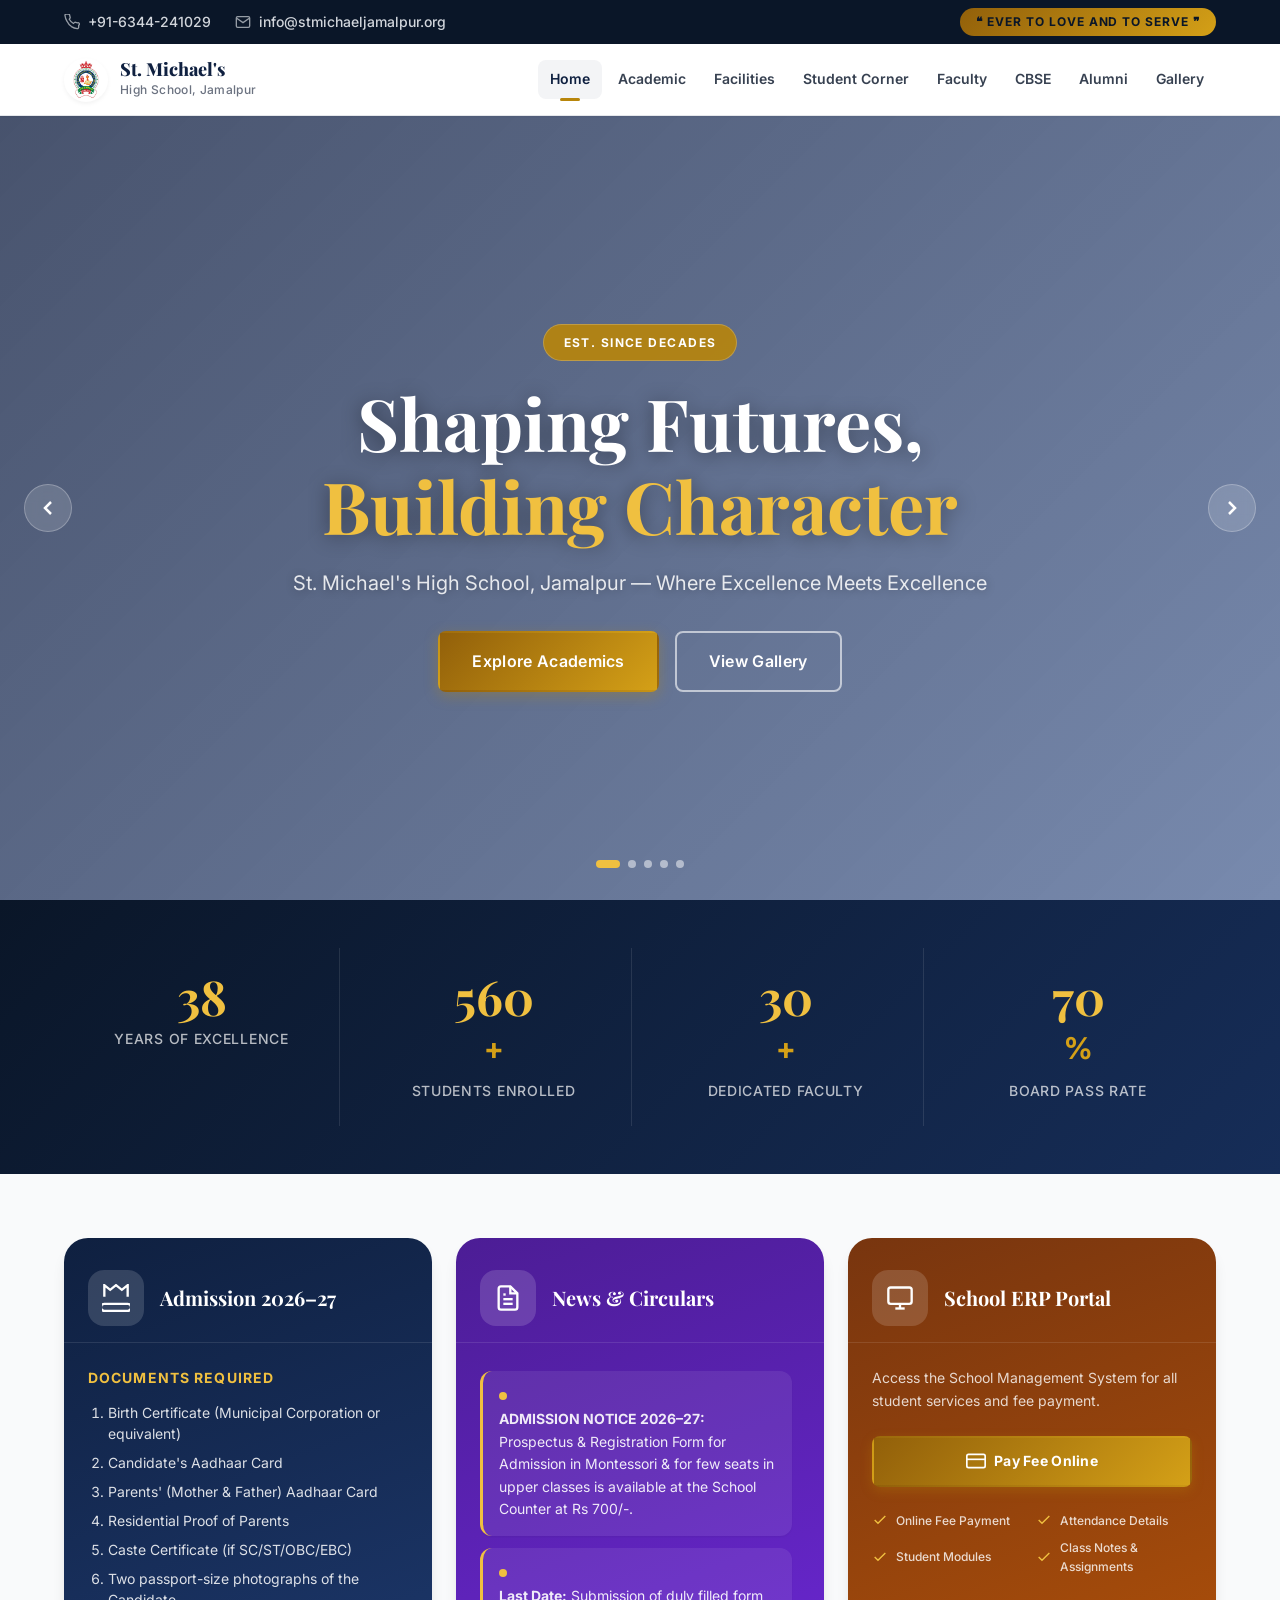
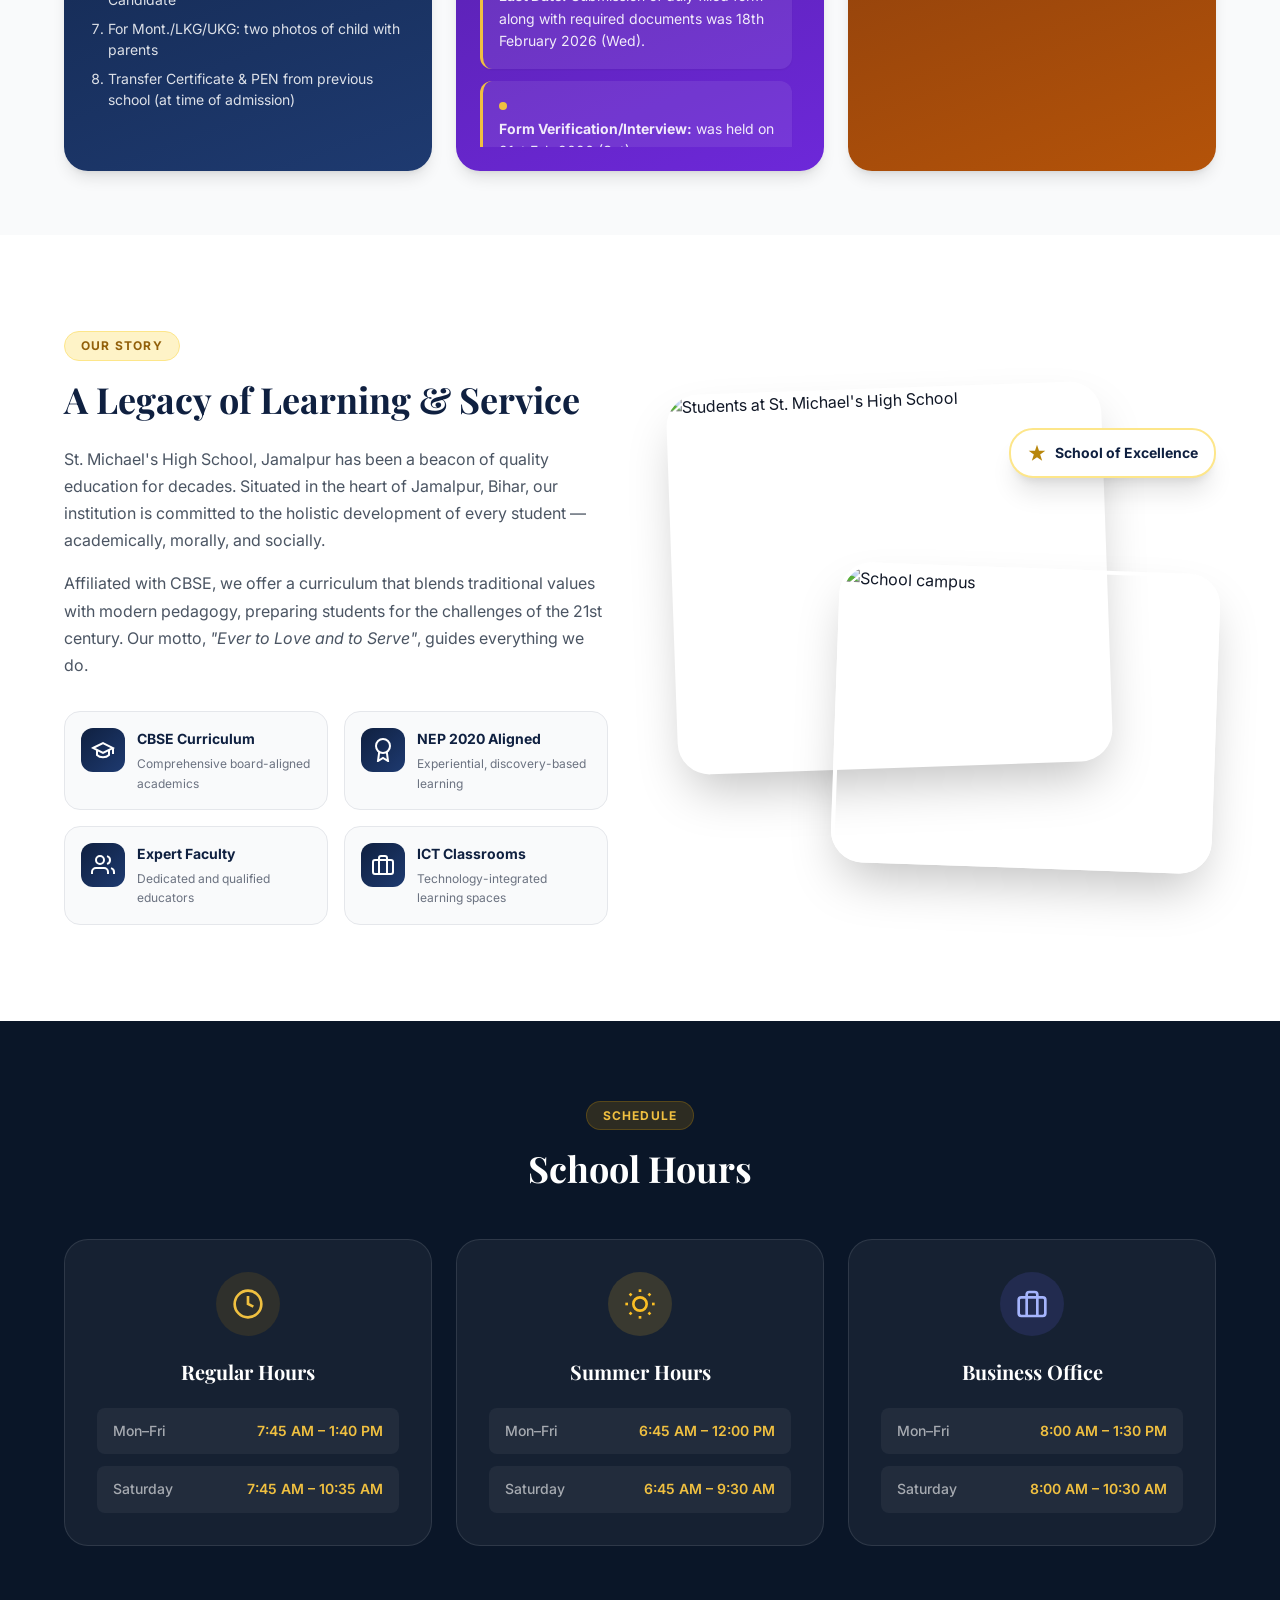
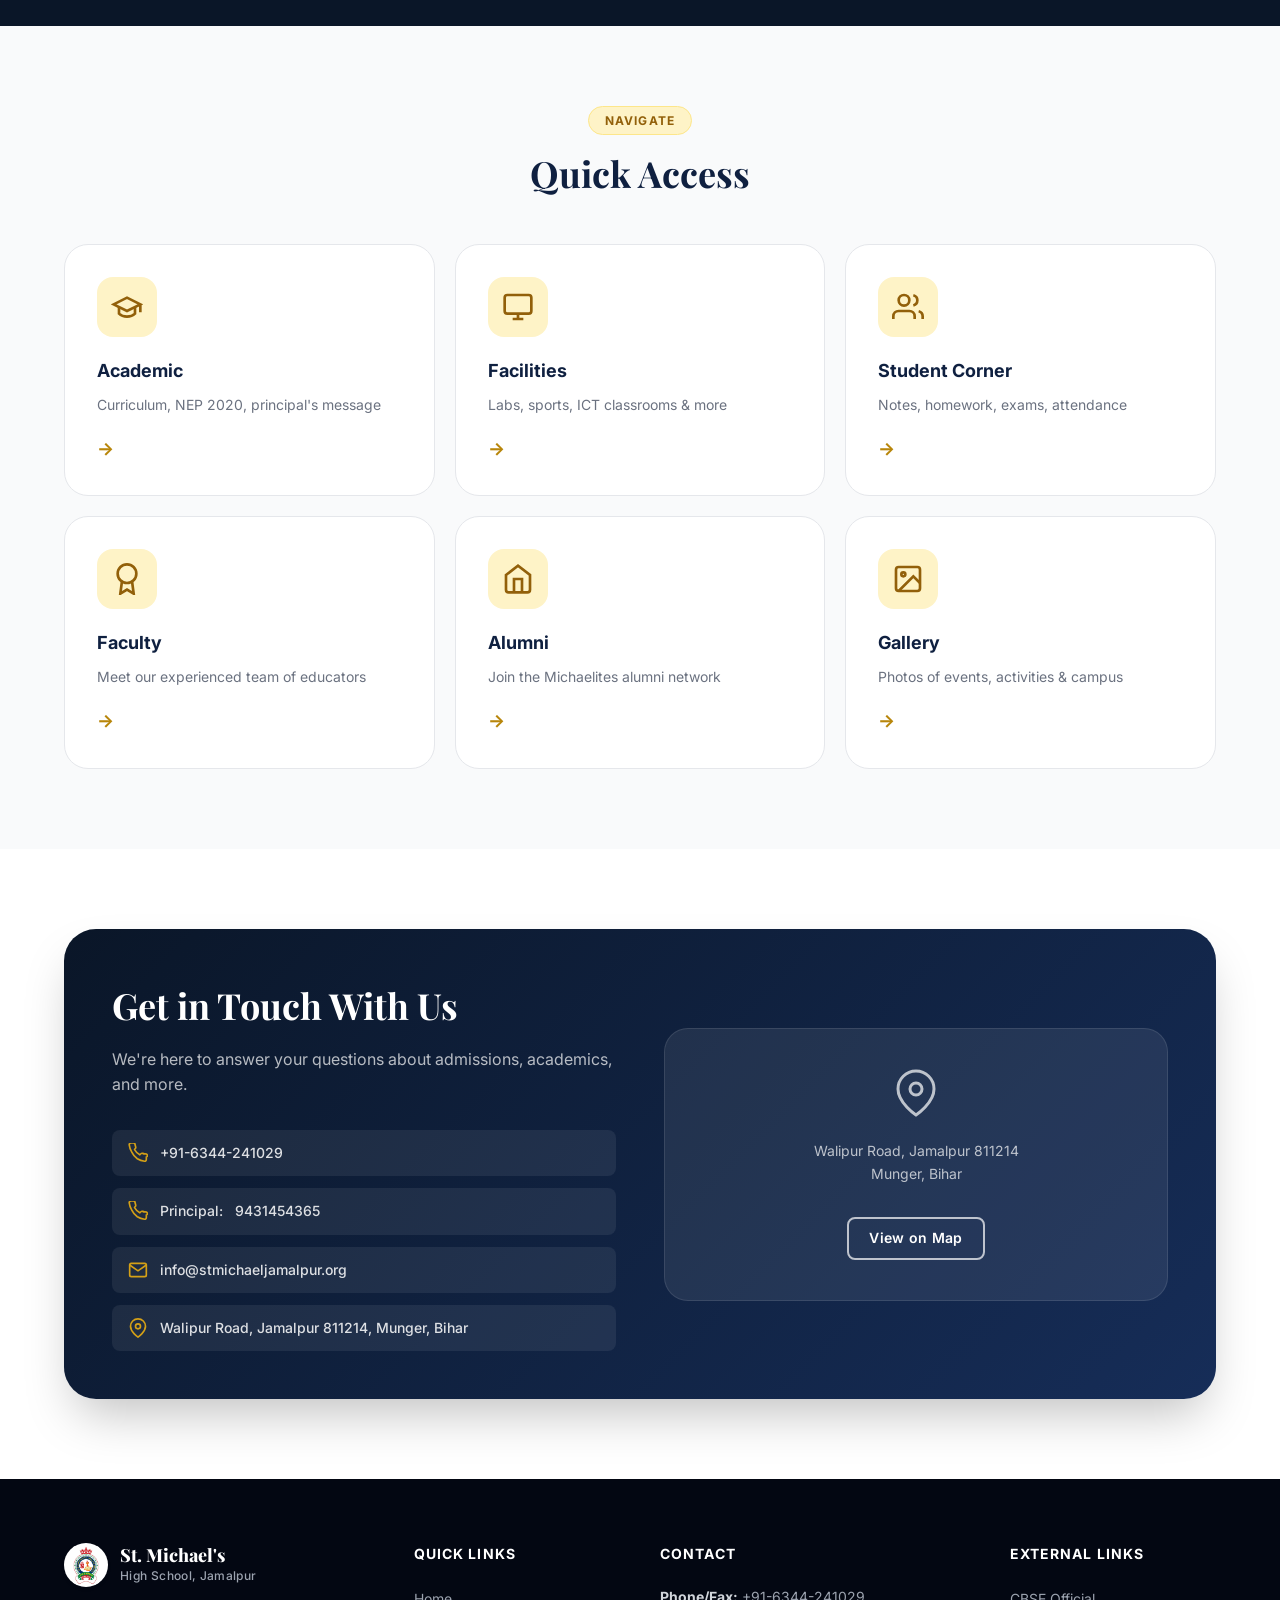
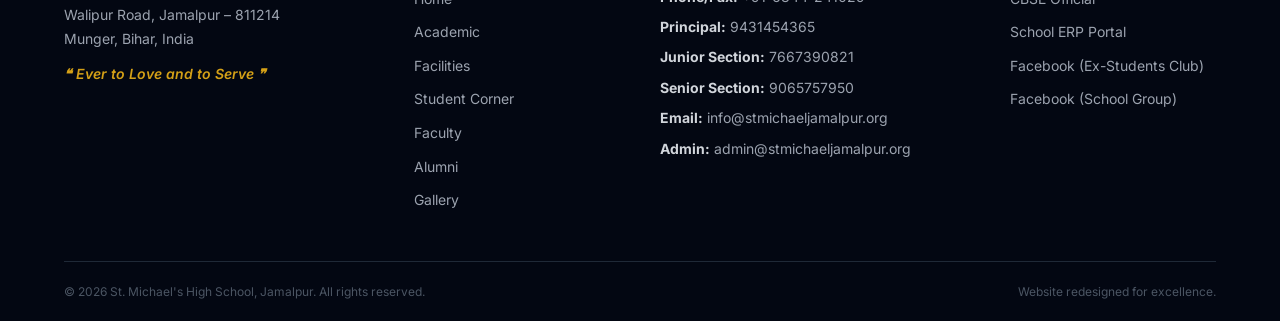
==== commit 04b5802c: "Add files via upload" ====
--- a/index.html
+++ b/index.html
@@ -5,6 +5,73 @@
   <meta name="viewport" content="width=device-width, initial-scale=1.0">
   <meta name="description" content="St. Michael's High School, Jamalpur - Walipur Road, Jamalpur 811214, Munger Bihar. CBSE affiliated school with motto 'Ever to Love and to Serve'.">
   <title>St. Michael's High School, Jamalpur</title>
+  
+  <!-- Canonical & SEO -->
+  <link rel="canonical" href="https://stmichaeljamalpur.org/index.html">
+  
+  <!-- Open Graph / Facebook -->
+  <meta property="og:type" content="website">
+  <meta property="og:url" content="https://stmichaeljamalpur.org/index.html">
+  <meta property="og:title" content="St. Michael's High School, Jamalpur">
+  <meta property="og:description" content="Official website of St. Michael's High School, Jamalpur. Offering quality CBSE curriculum, Montessori learning, and holistic education. Affiliated with CBSE.">
+  <meta property="og:image" content="https://stmichaeljamalpur.org/images/a0fca4f7-700c-4b5d-a41d-f9d0f08ff7d4.jpg">
+  <meta property="og:image:width" content="1200">
+  <meta property="og:image:height" content="630">
+
+  <!-- Twitter -->
+  <meta name="twitter:card" content="summary_large_image">
+  <meta name="twitter:url" content="https://stmichaeljamalpur.org/index.html">
+  <meta name="twitter:title" content="St. Michael's High School, Jamalpur">
+  <meta name="twitter:description" content="Official website of St. Michael's High School, Jamalpur. Offering quality CBSE curriculum, Montessori learning, and holistic education. Affiliated with CBSE.">
+  <meta name="twitter:image" content="https://stmichaeljamalpur.org/images/a0fca4f7-700c-4b5d-a41d-f9d0f08ff7d4.jpg">
+
+  <!-- Structured Data JSON-LD (School) -->
+  <script type="application/ld+json">
+  {
+    "@context": "https://schema.org",
+    "@type": "School",
+    "name": "St. Michael's High School, Jamalpur",
+    "description": "Affiliated with CBSE, St. Michael's High School, Jamalpur offers quality education in Montessori, primary, and secondary levels with state-of-the-art facilities.",
+    "image": "https://stmichaeljamalpur.org/images/a0fca4f7-700c-4b5d-a41d-f9d0f08ff7d4.jpg",
+    "logo": "https://stmichaeljamalpur.org/images/a0fca4f7-700c-4b5d-a41d-f9d0f08ff7d4.jpg",
+    "url": "https://stmichaeljamalpur.org/index.html",
+    "telephone": "+91-6344-241029",
+    "email": "info@stmichaeljamalpur.org",
+    "address": {
+      "@type": "PostalAddress",
+      "streetAddress": "Walipur Road",
+      "addressLocality": "Jamalpur",
+      "addressRegion": "Bihar",
+      "postalCode": "811214",
+      "addressCountry": "IN"
+    },
+    "sameAs": [
+      "https://stmichaeljamalpur.org"
+    ],
+    "motto": "Ever to Love and to Serve",
+    "openingHoursSpecification": [
+      {
+        "@type": "OpeningHoursSpecification",
+        "dayOfWeek": [
+          "Monday",
+          "Tuesday",
+          "Wednesday",
+          "Thursday",
+          "Friday"
+        ],
+        "opens": "06:45",
+        "closes": "12:00"
+      },
+      {
+        "@type": "OpeningHoursSpecification",
+        "dayOfWeek": "Saturday",
+        "opens": "06:45",
+        "closes": "09:30"
+      }
+    ]
+  }
+  </script>
+  
   <link rel="preconnect" href="https://fonts.googleapis.com">
   <link rel="preconnect" href="https://fonts.gstatic.com" crossorigin>
   <link href="https://fonts.googleapis.com/css2?family=Inter:wght@300;400;500;600;700;800;900&family=Playfair+Display:wght@600;700;800&display=swap" rel="stylesheet">
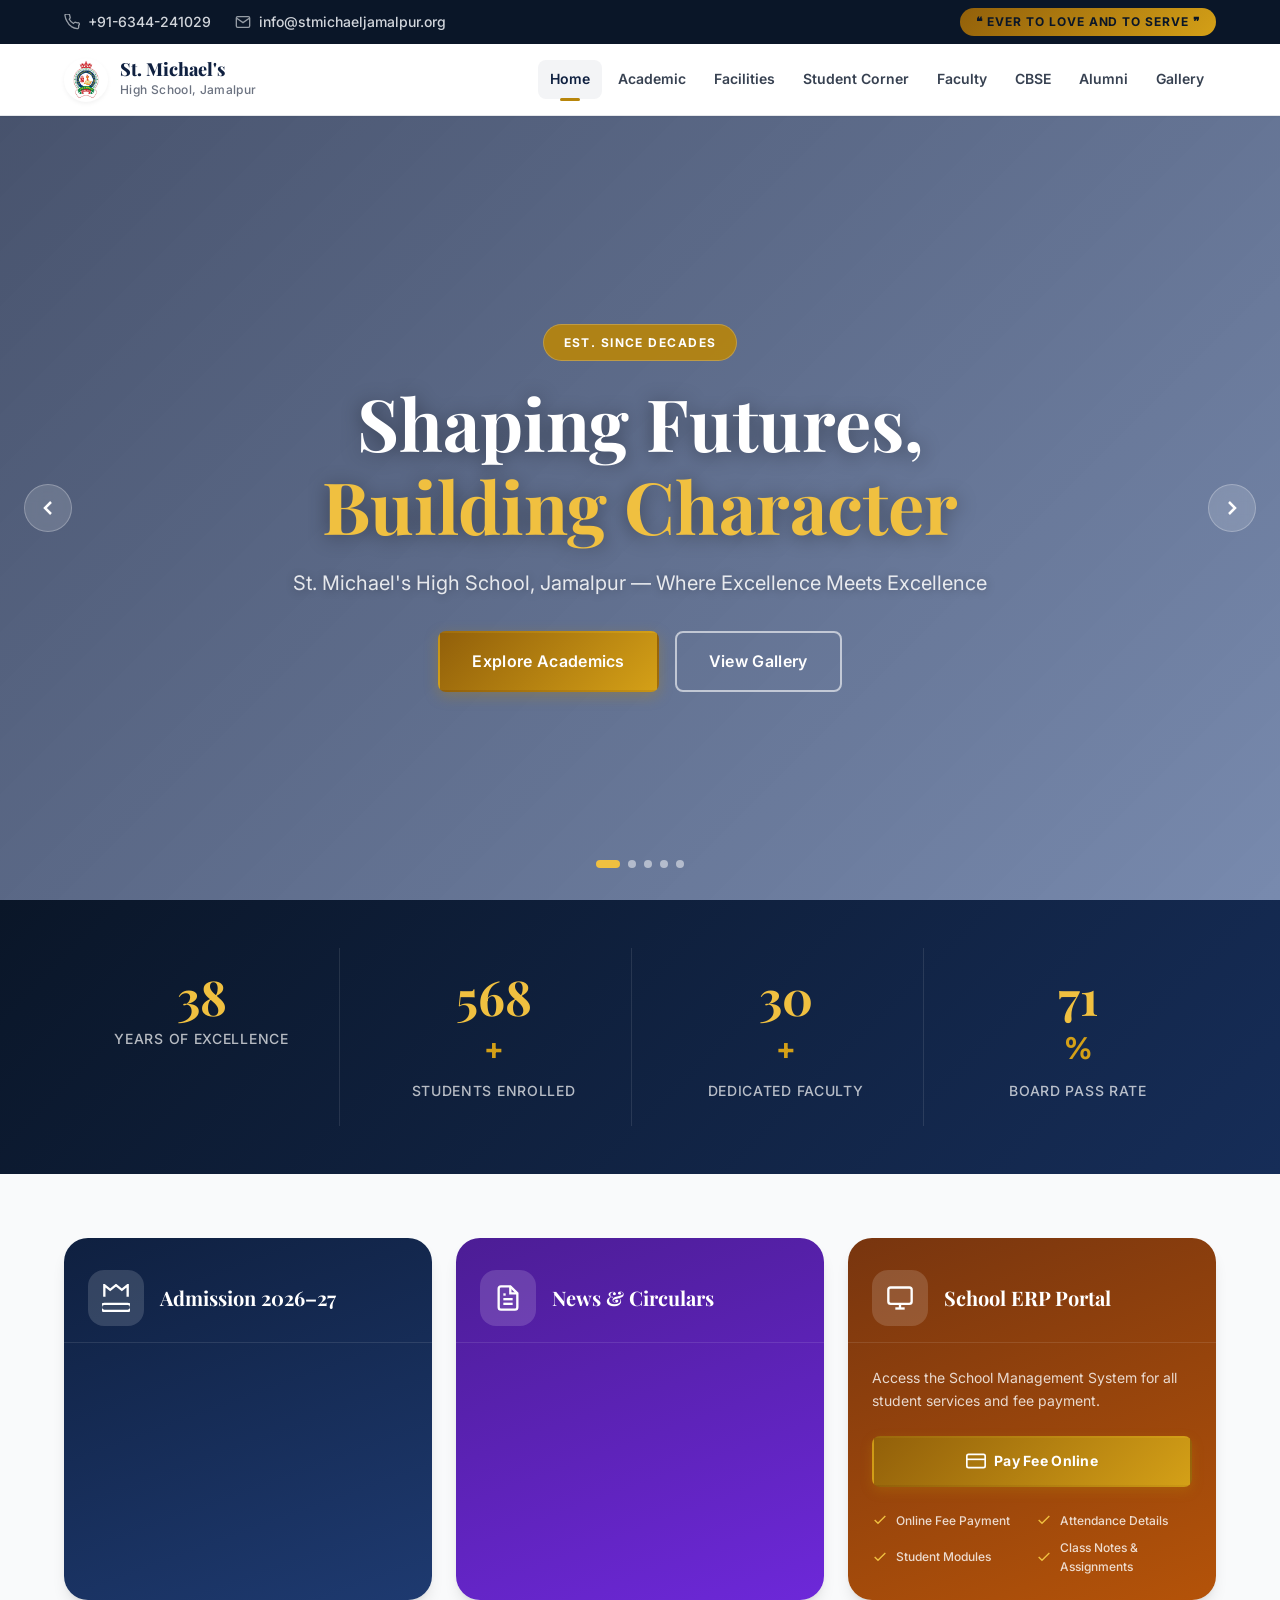
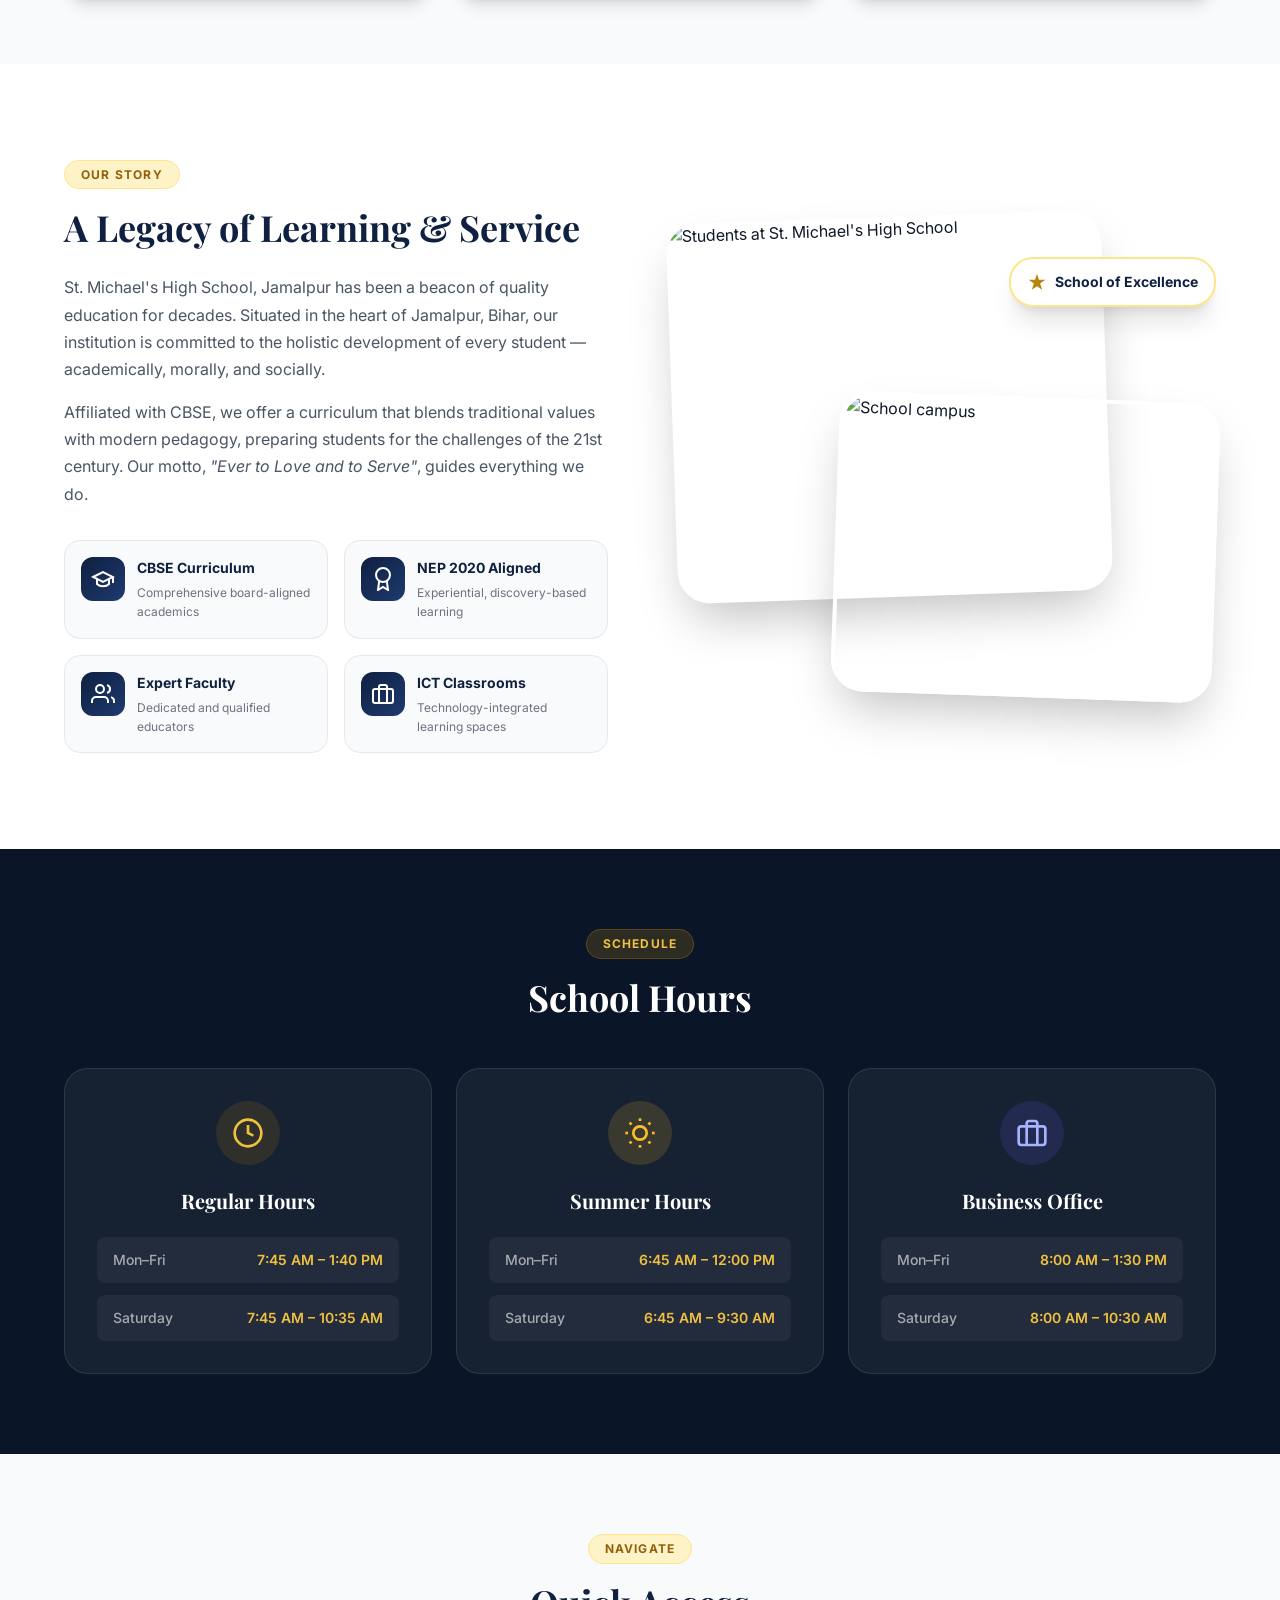
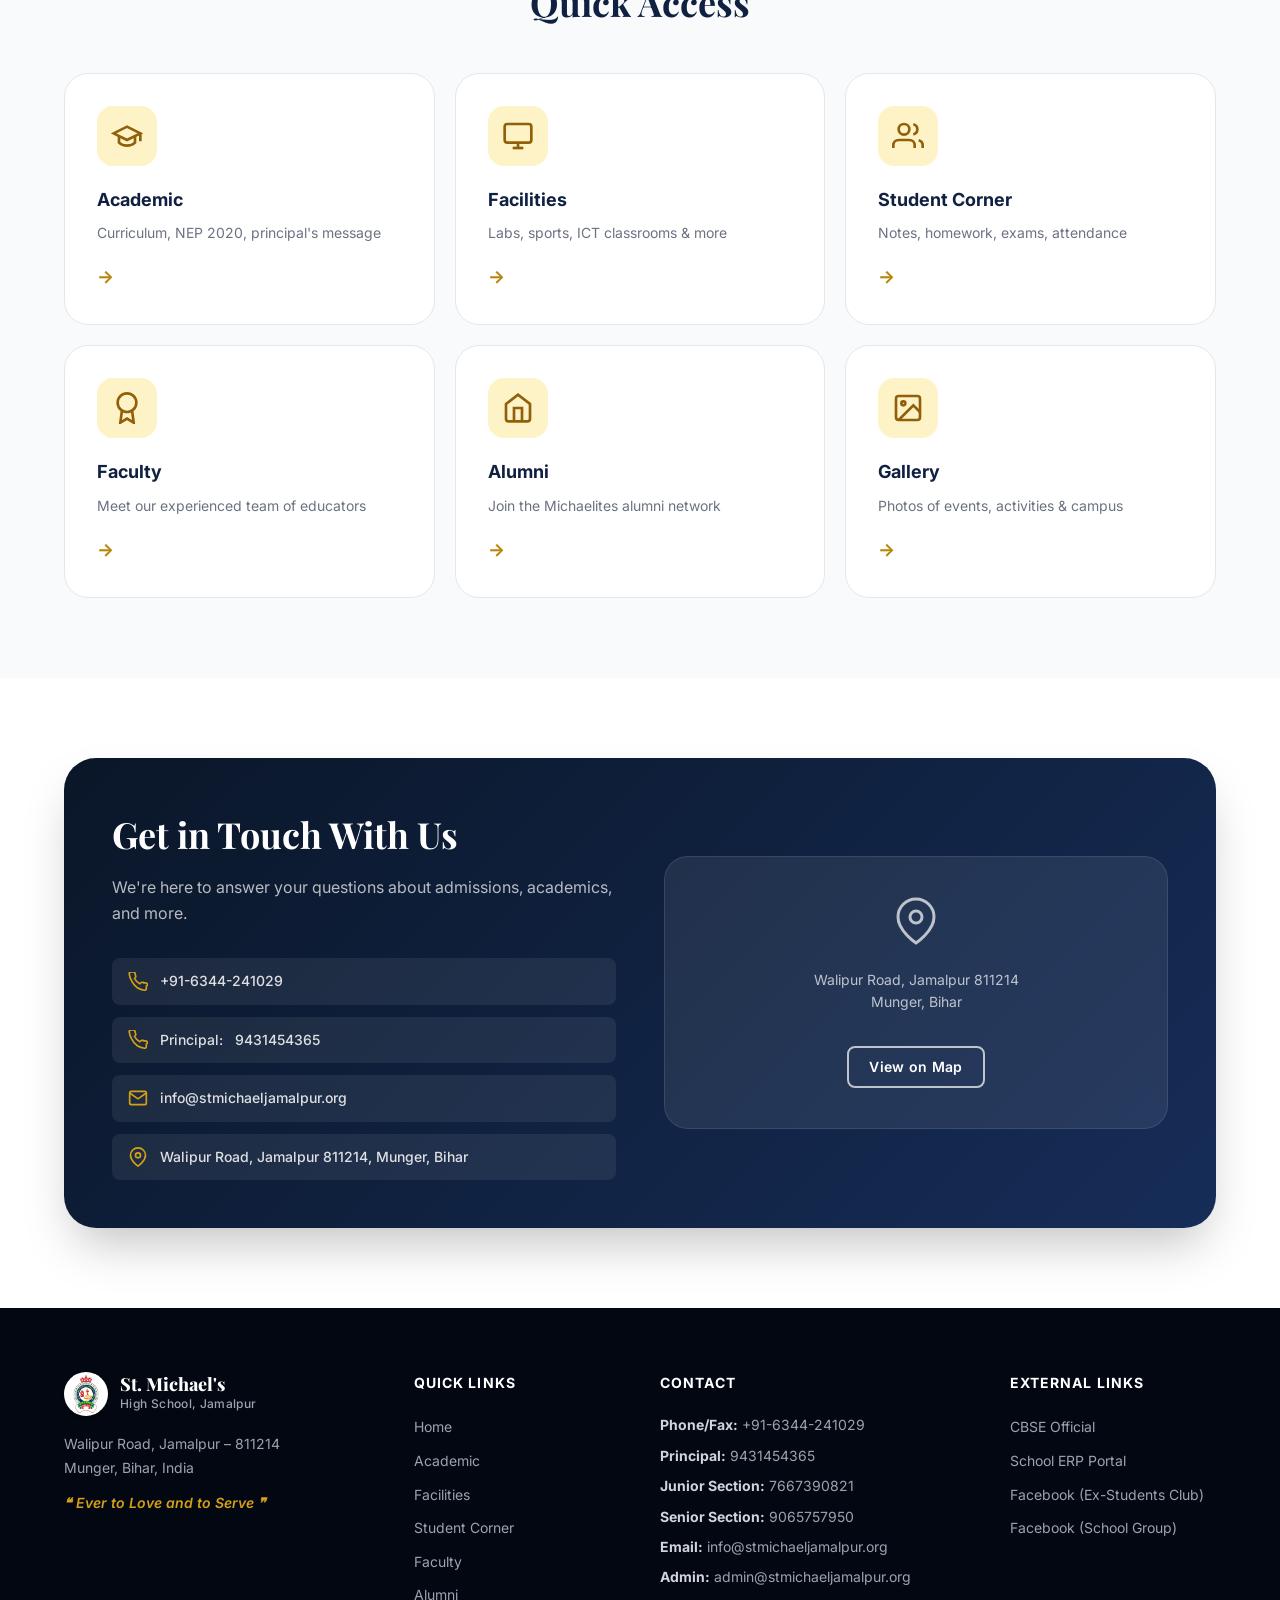
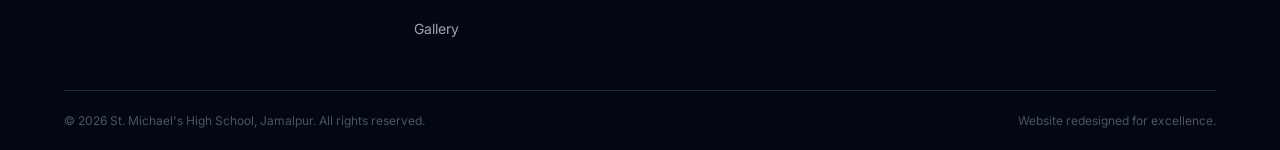
==== commit fe5ae324: "Add files via upload" ====
--- a/index.html
+++ b/index.html
@@ -237,17 +237,14 @@
               <h2 class="info-card-title" id="admissionCard-title">Admission 2026–27</h2>
             </div>
             <div class="info-card-body" id="admissionCard">
-              <p class="admission-label">Documents Required</p>
-              <ol class="doc-list">
-                <li>Birth Certificate (Municipal Corporation or equivalent)</li>
-                <li>Candidate's Aadhaar Card</li>
-                <li>Parents' (Mother &amp; Father) Aadhaar Card</li>
-                <li>Residential Proof of Parents</li>
-                <li>Caste Certificate (if SC/ST/OBC/EBC)</li>
-                <li>Two passport-size photographs of the Candidate</li>
-                <li>For Mont./LKG/UKG: two photos of child with parents</li>
-                <li>Transfer Certificate &amp; PEN from previous school (at time of admission)</li>
-              </ol>
+              <div style="display:flex; flex-direction:column; gap:0.5rem; padding:0.5rem 0;">
+                <div class="skeleton-loader skeleton-text" style="width: 40%; height:14px; margin-bottom:0.5rem;"></div>
+                <div class="skeleton-loader skeleton-text" style="width: 85%;"></div>
+                <div class="skeleton-loader skeleton-text" style="width: 70%;"></div>
+                <div class="skeleton-loader skeleton-text" style="width: 80%;"></div>
+                <div class="skeleton-loader skeleton-text" style="width: 75%;"></div>
+                <div class="skeleton-loader skeleton-text" style="width: 60%;"></div>
+              </div>
             </div>
           </div>
 
@@ -262,25 +259,10 @@
             </div>
             <div class="info-card-body">
               <div class="news-ticker" id="newsTicker">
-                <div class="news-item active">
-                  <span class="news-dot"></span>
-                  <span><strong>ADMISSION NOTICE 2026–27:</strong> Prospectus &amp; Registration Form for Admission in Montessori &amp; for few seats in upper classes is available at the School Counter at Rs 700/-.</span>
-                </div>
-                <div class="news-item">
-                  <span class="news-dot"></span>
-                  <span><strong>Last Date:</strong> Submission of duly filled form along with required documents was 18th February 2026 (Wed).</span>
-                </div>
-                <div class="news-item">
-                  <span class="news-dot"></span>
-                  <span><strong>Form Verification/Interview:</strong> was held on 21st Feb 2026 (Sat).</span>
-                </div>
-                <div class="news-item">
-                  <span class="news-dot"></span>
-                  <span><strong>PRINCIPAL</strong> can be contacted at <span data-contact="principal">9431454365</span> only between 10:00 AM to 1:00 PM on working days.</span>
-                </div>
-                <div class="news-item">
-                  <span class="news-dot"></span>
-                  <span>Send email at: <strong><span data-contact="email">info@stmichaeljamalpur.org</span></strong></span>
+                <div style="padding: 1rem; display: flex; flex-direction: column; gap: 0.75rem;">
+                  <div class="skeleton-loader skeleton-text" style="width: 90%;"></div>
+                  <div class="skeleton-loader skeleton-text" style="width: 75%;"></div>
+                  <div class="skeleton-loader skeleton-text" style="width: 80%;"></div>
                 </div>
               </div>
             </div>
--- a/css/style.css
+++ b/css/style.css
@@ -2357,4 +2357,191 @@
   outline: 3px solid var(--gold-400);
   outline-offset: 2px;
   border-radius: var(--radius-sm);
+}
+
+/* ── Dedicated Souls Memorial Section ────────────────────────── */
+.memorial-section {
+  background: linear-gradient(135deg, #fdfbf7 0%, #f5efe6 100%);
+  border-bottom: 1px solid rgba(184, 134, 11, 0.15);
+  position: relative;
+}
+
+.memorial-grid {
+  display: grid;
+  grid-template-columns: repeat(3, 1fr);
+  gap: var(--space-8);
+  margin-top: var(--space-8);
+}
+
+.memorial-card {
+  background: var(--white);
+  border: 2px solid var(--gold-300);
+  border-radius: var(--radius-xl);
+  padding: var(--space-8);
+  text-align: center;
+  box-shadow: 0 10px 30px rgba(184, 134, 11, 0.06);
+  transition: all var(--transition-slow);
+  position: relative;
+  display: flex;
+  flex-direction: column;
+  align-items: center;
+}
+
+.memorial-card::before {
+  content: '';
+  position: absolute;
+  inset: 4px;
+  border: 1px dashed rgba(184, 134, 11, 0.25);
+  border-radius: calc(var(--radius-xl) - 2px);
+  pointer-events: none;
+}
+
+.memorial-card:hover {
+  transform: translateY(-6px);
+  box-shadow: 0 15px 35px rgba(184, 134, 11, 0.12);
+  border-color: var(--gold-500);
+}
+
+.memorial-photo-wrap {
+  position: relative;
+  margin-bottom: var(--space-4);
+}
+
+.memorial-photo {
+  width: 110px;
+  height: 110px;
+  border-radius: var(--radius-full);
+  border: 3px solid var(--gold-400);
+  box-shadow: 0 0 0 4px var(--gold-100);
+  object-fit: cover;
+  display: flex;
+  align-items: center;
+  justify-content: center;
+  background: linear-gradient(135deg, var(--navy-900), var(--navy-600));
+  color: var(--white);
+  font-family: var(--font-display);
+  font-size: 2.25rem;
+  font-weight: 700;
+}
+
+.memorial-card h3 {
+  font-family: var(--font-display);
+  font-size: var(--text-xl);
+  color: var(--navy-900);
+  margin-bottom: var(--space-1);
+}
+
+.memorial-lifespan {
+  font-size: var(--text-sm);
+  font-weight: 700;
+  color: var(--gold-600);
+  letter-spacing: 0.05em;
+  margin-bottom: var(--space-4);
+}
+
+.memorial-role {
+  font-size: var(--text-xs);
+  font-weight: 600;
+  text-transform: uppercase;
+  color: var(--navy-600);
+  background: rgba(30, 58, 112, 0.06);
+  padding: var(--space-1) var(--space-3);
+  border-radius: var(--radius-full);
+  margin-bottom: var(--space-4);
+  letter-spacing: 0.05em;
+}
+
+.memorial-bio {
+  font-size: var(--text-sm);
+  color: var(--gray-600);
+  line-height: 1.6;
+  text-align: center;
+  margin-top: auto;
+}
+
+/* ── Officials of the School ─────────────────────────────────── */
+.officials-container {
+  display: flex;
+  flex-direction: column;
+  gap: var(--space-8);
+  margin-top: var(--space-8);
+}
+
+.officials-row {
+  display: flex;
+  justify-content: center;
+  gap: var(--space-6);
+  flex-wrap: wrap;
+}
+
+.officials-card {
+  background: var(--white);
+  border-radius: var(--radius-xl);
+  padding: var(--space-6);
+  border: 1px solid var(--color-border);
+  box-shadow: var(--shadow);
+  text-align: center;
+  transition: all var(--transition);
+  width: 260px;
+  display: flex;
+  flex-direction: column;
+  align-items: center;
+}
+
+.officials-card:hover {
+  transform: translateY(-4px);
+  box-shadow: var(--shadow-xl);
+  border-color: var(--gold-400);
+}
+
+.officials-photo {
+  width: 90px;
+  height: 90px;
+  border-radius: var(--radius-full);
+  border: 3px solid var(--navy-800);
+  box-shadow: 0 0 0 3px var(--gray-100);
+  object-fit: cover;
+  margin-bottom: var(--space-4);
+  display: flex;
+  align-items: center;
+  justify-content: center;
+  background: linear-gradient(135deg, var(--navy-800), var(--navy-600));
+  color: var(--white);
+  font-family: var(--font-display);
+  font-size: var(--text-2xl);
+  font-weight: 700;
+}
+
+.officials-card h3 {
+  font-size: var(--text-base);
+  font-weight: 700;
+  color: var(--navy-800);
+  margin-bottom: var(--space-1);
+}
+
+.officials-role {
+  font-size: var(--text-xs);
+  color: var(--gold-600);
+  font-weight: 600;
+  text-transform: uppercase;
+  letter-spacing: 0.05em;
+}
+
+/* ── Responsive updates ──────────────────────────────────────── */
+@media (max-width: 1024px) {
+  .memorial-grid {
+    grid-template-columns: repeat(2, 1fr);
+  }
+}
+
+@media (max-width: 768px) {
+  .memorial-grid {
+    grid-template-columns: 1fr;
+    gap: var(--space-6);
+  }
+  
+  .officials-card {
+    width: 100%;
+    max-width: 320px;
+  }
 }
